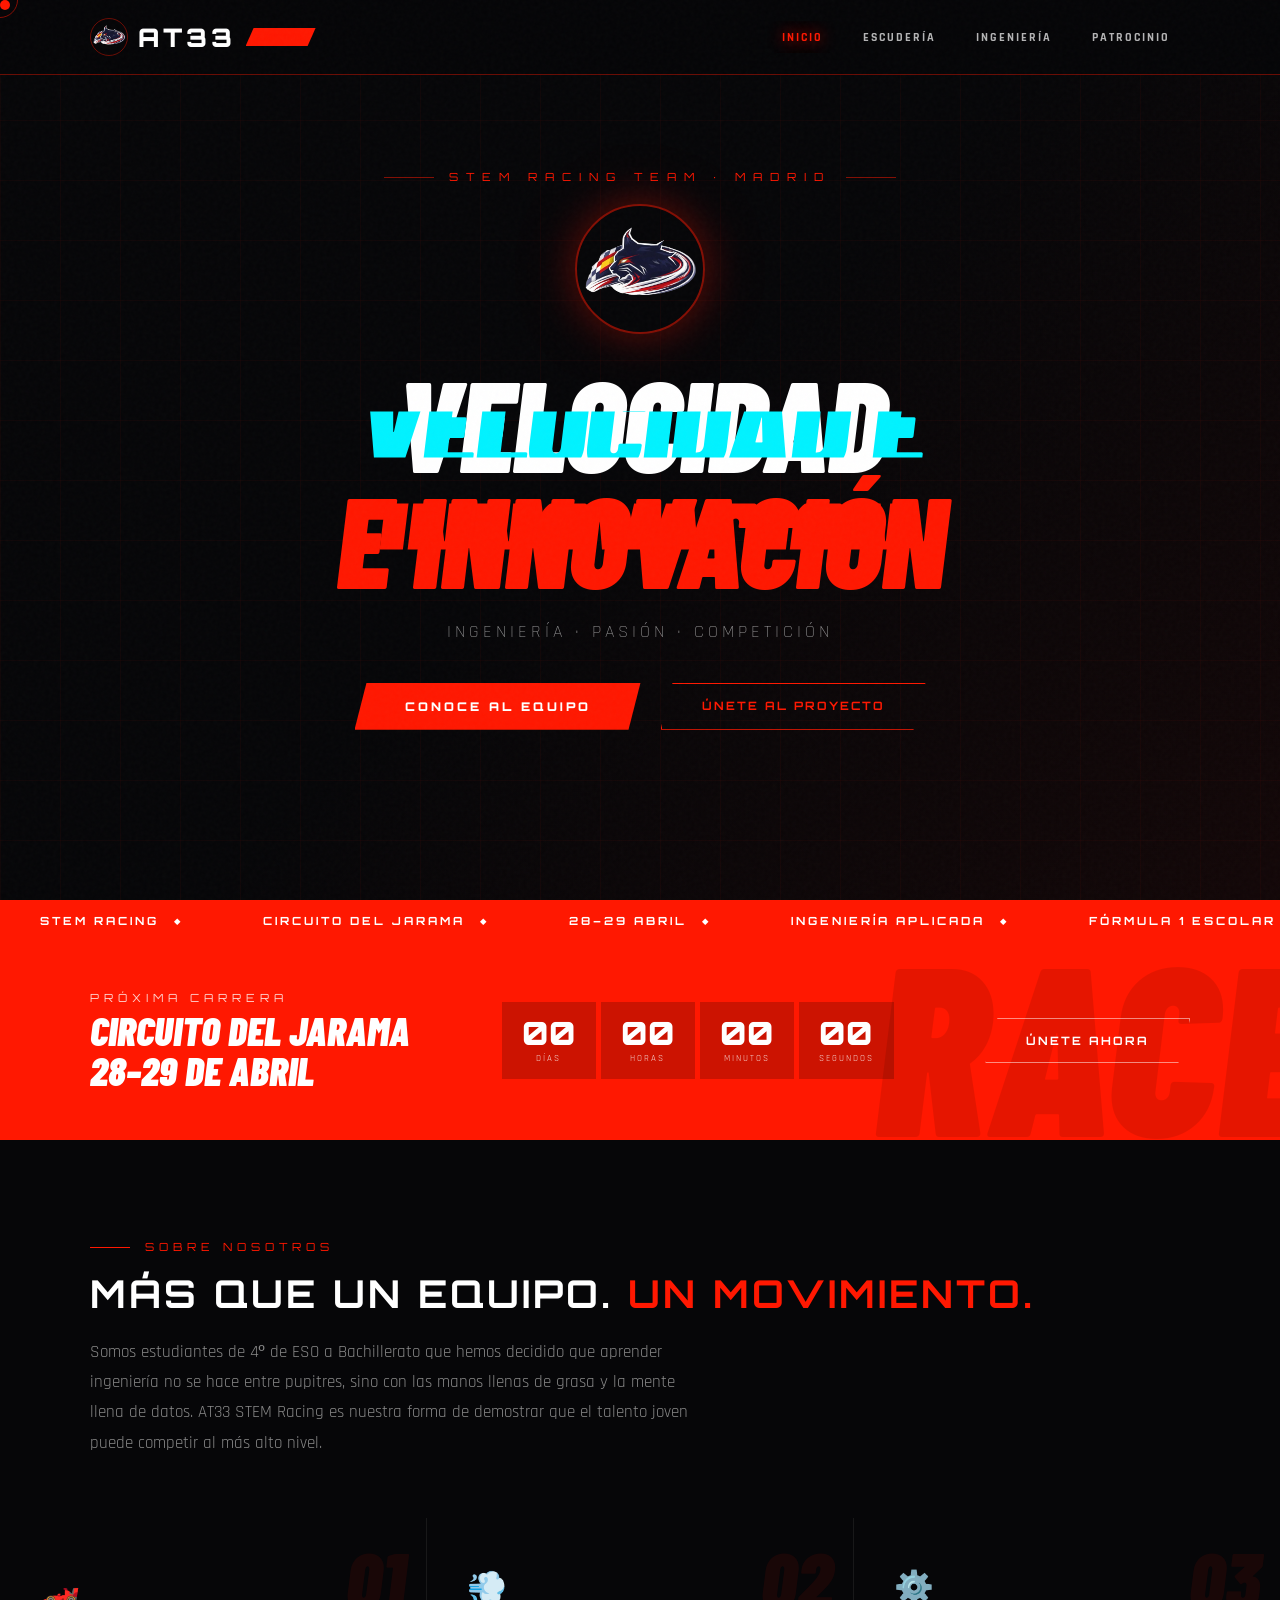
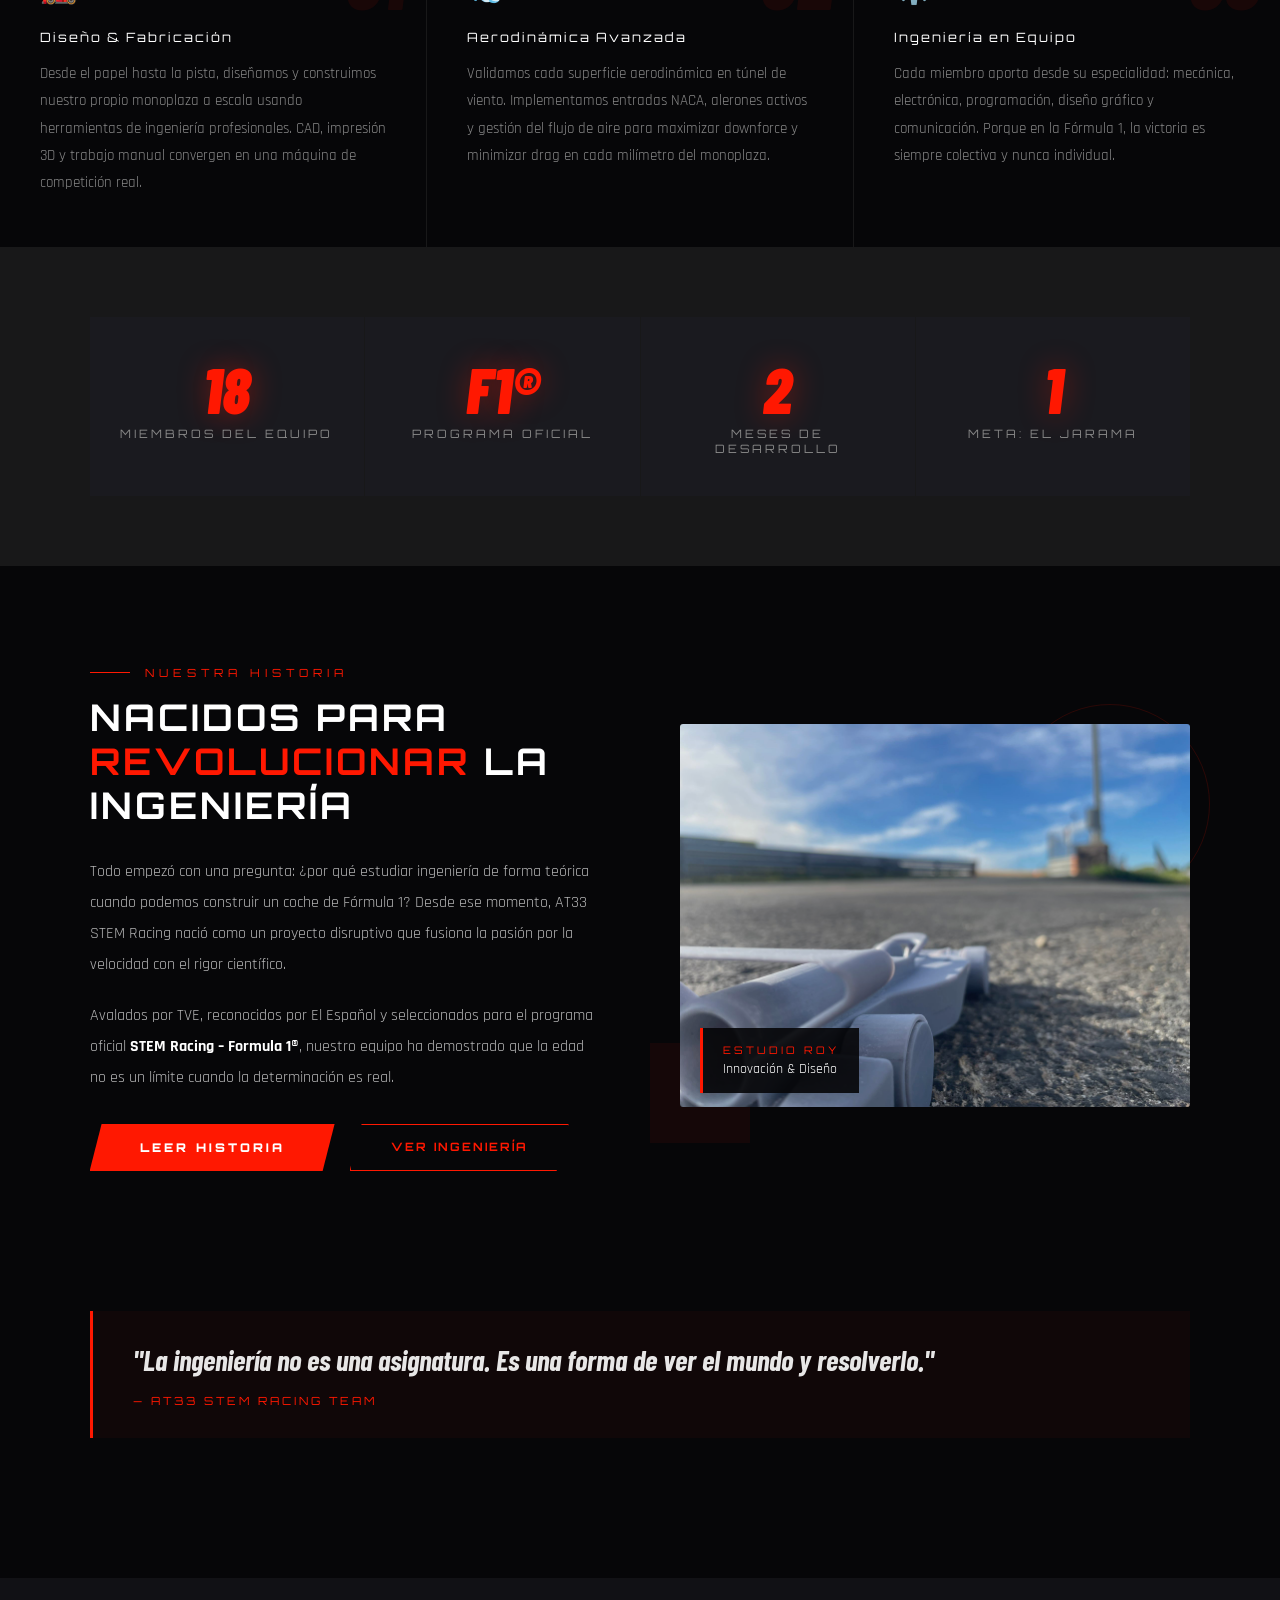
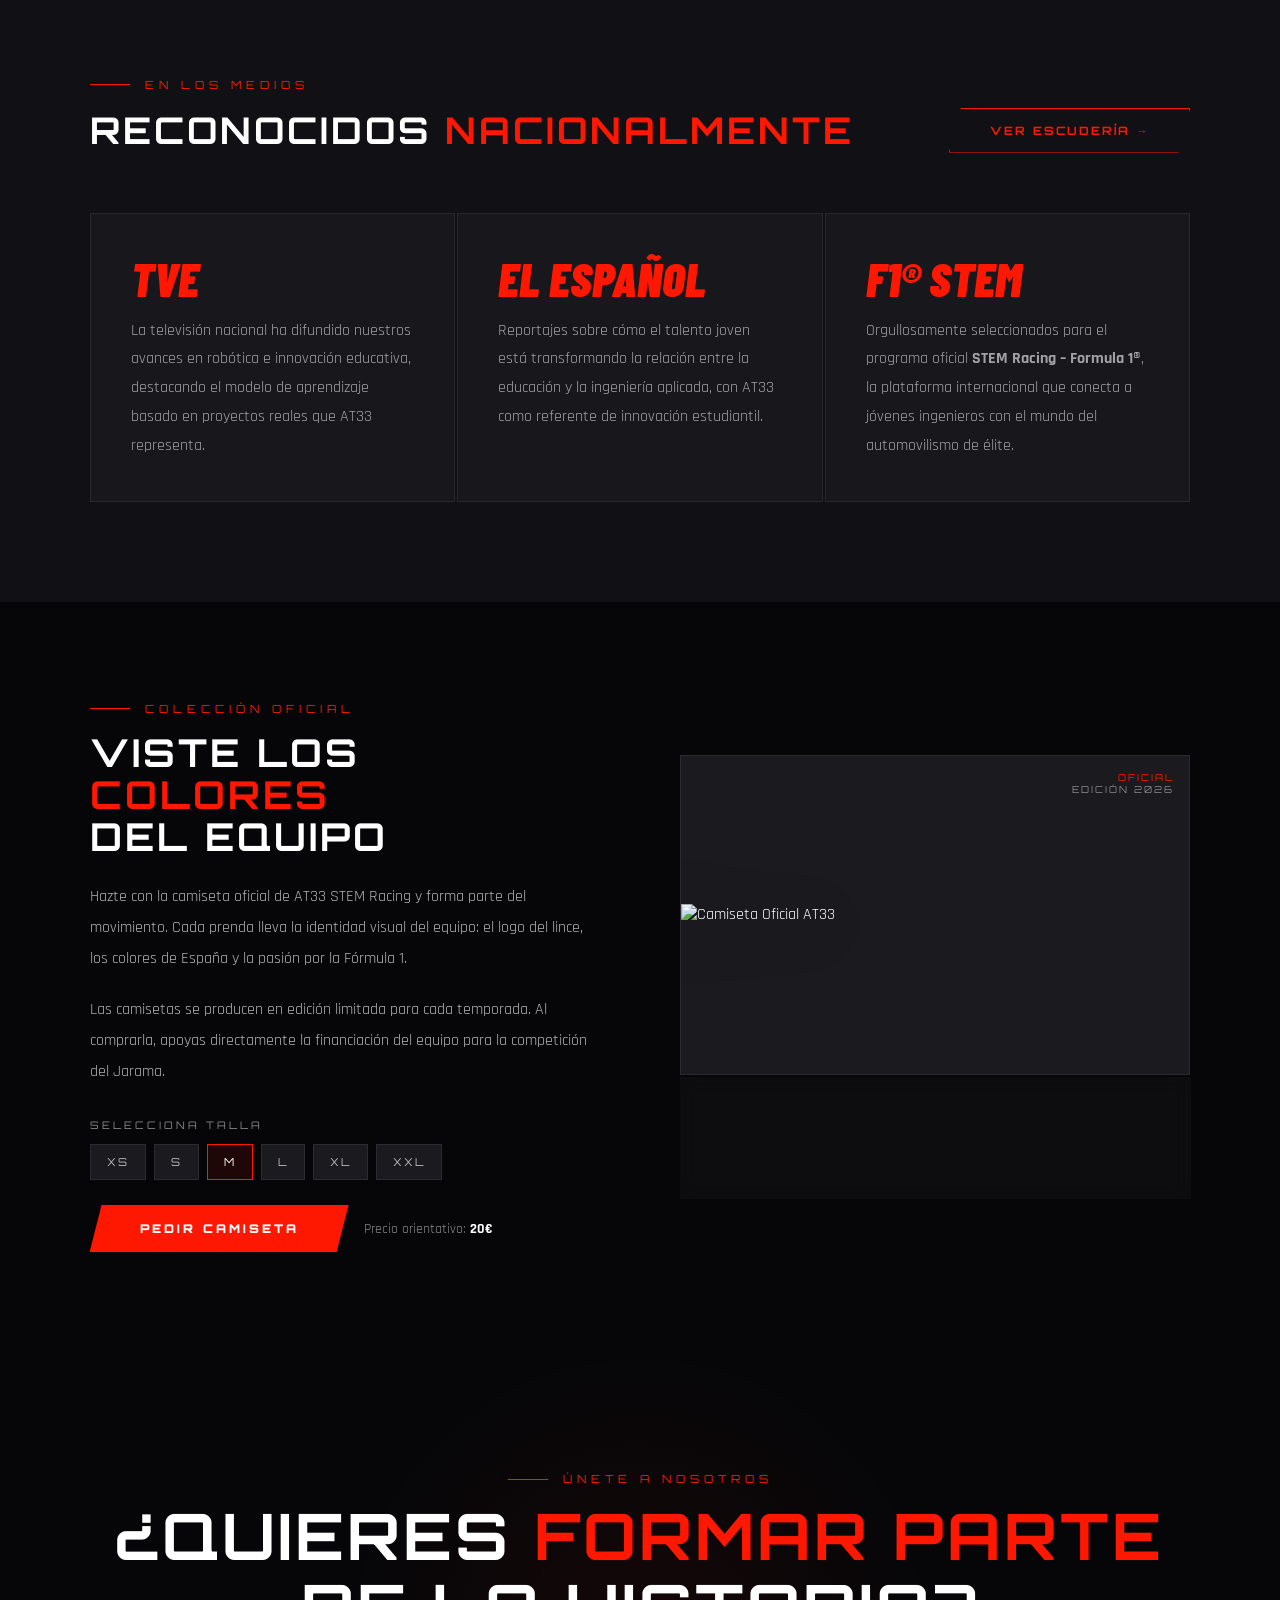
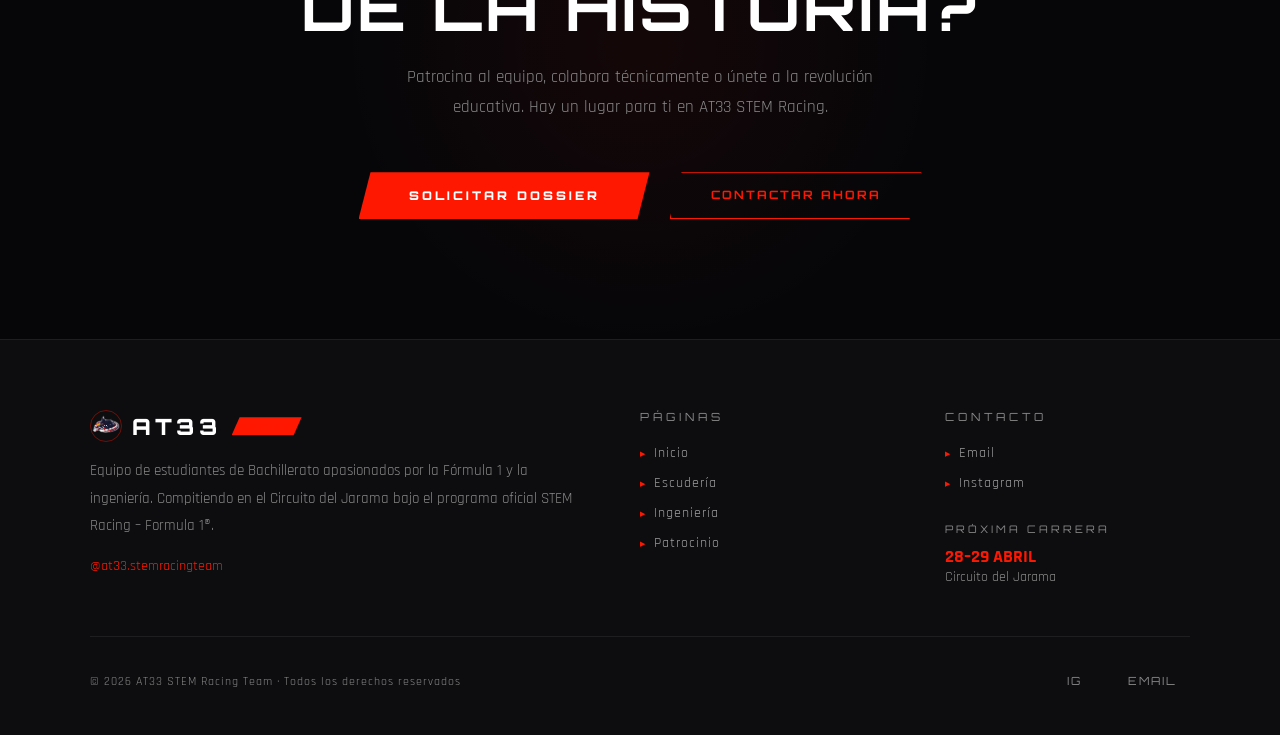
==== index.html @ 76c54624 "Versión 2 Con Todos los Requisitos" ====
<!doctype html>
<html lang="es">
  <head>
    <meta charset="UTF-8" />
    <meta name="viewport" content="width=device-width, initial-scale=1.0" />
    <title>AT33 STEM RACING | Velocidad e Innovación</title>
    <link rel="stylesheet" href="css/style.css" />
    <link
      href="https://fonts.googleapis.com/css2?family=Orbitron:wght@400;500;700;900&family=Rajdhani:wght@300;400;600;700&family=Barlow+Condensed:ital,wght@0,300;0,700;0,900;1,900&display=swap"
      rel="stylesheet"
    />
  </head>
  <body>
    <!-- CURSOR -->
    <div class="cursor" id="cursor"></div>
    <div class="cursor-ring" id="cursorRing"></div>

    <!-- NAV -->
    <nav id="navbar">
      <a href="index.html" class="logo">
        <img
          src="img/Logo.png"
          alt="AT33 Logo"
          style="
            height: 38px;
            width: 38px;
            object-fit: cover;
            border-radius: 50%;
            border: 1px solid rgba(255, 24, 1, 0.4);
          "
        />
        AT33
        <span class="logo-badge">RACING</span>
      </a>
      <ul class="nav-links">
        <li>
          <a href="index.html" class="active" data-text="INICIO">INICIO</a>
        </li>
        <li><a href="escuderia.html" data-text="ESCUDERÍA">ESCUDERÍA</a></li>
        <li><a href="ingenieria.html" data-text="INGENIERÍA">INGENIERÍA</a></li>
        <li><a href="patrocinio.html" data-text="PATROCINIO">PATROCINIO</a></li>
      </ul>
    </nav>

    <!-- HERO -->
    <header class="hero">
      <video class="hero-video" autoplay muted loop playsinline>
        <source src="video/Video 12.mp4" type="video/mp4" />
      </video>
      <div class="hero-overlay"></div>
      <div class="hero-grid-overlay"></div>

      <div class="hero-content">
        <p class="hero-eyebrow">STEM RACING TEAM · MADRID</p>
        <div
          style="
            margin-bottom: 25px;
            opacity: 0;
            animation: fadeIn 1s 0.4s forwards;
          "
        >
          <img
            src="img/Logo.png"
            alt="AT33 STEM Racing Logo"
            style="
              height: 130px;
              width: 130px;
              object-fit: cover;
              border-radius: 50%;
              border: 2px solid rgba(255, 24, 1, 0.5);
              box-shadow:
                0 0 40px rgba(255, 24, 1, 0.3),
                0 0 80px rgba(255, 24, 1, 0.1);
              animation: floatY 5s ease-in-out infinite;
            "
          />
        </div>
        <h1 class="hero-title glitch" data-text="VELOCIDAD E INNOVACIÓN">
          <span class="line-white">VELOCIDAD</span>
          <span class="line-red">E INNOVACIÓN</span>
        </h1>
        <p class="hero-subtitle">INGENIERÍA · PASIÓN · COMPETICIÓN</p>
        <div class="hero-cta">
          <a href="escuderia.html" class="btn-racing">CONOCE AL EQUIPO</a>
          <a href="patrocinio.html" class="btn-outline">ÚNETE AL PROYECTO</a>
        </div>
      </div>
    </header>

    <!-- TICKER -->
    <div class="ticker-wrap">
      <div class="ticker-inner">
        <span class="ticker-item">STEM RACING</span>
        <span class="ticker-item">CIRCUITO DEL JARAMA</span>
        <span class="ticker-item">28–29 ABRIL</span>
        <span class="ticker-item">INGENIERÍA APLICADA</span>
        <span class="ticker-item">FÓRMULA 1 ESCOLAR</span>
        <span class="ticker-item">AT33 STEM RACING</span>
        <span class="ticker-item">INNOVACIÓN AERODINÁMICA</span>
        <span class="ticker-item">MADRID, ESPAÑA</span>
        <!-- duplicado para el loop -->
        <span class="ticker-item">STEM RACING</span>
        <span class="ticker-item">CIRCUITO DEL JARAMA</span>
        <span class="ticker-item">28–29 ABRIL</span>
        <span class="ticker-item">INGENIERÍA APLICADA</span>
        <span class="ticker-item">FÓRMULA 1 ESCOLAR</span>
        <span class="ticker-item">AT33 STEM RACING</span>
        <span class="ticker-item">INNOVACIÓN AERODINÁMICA</span>
        <span class="ticker-item">MADRID, ESPAÑA</span>
      </div>
    </div>

    <!-- COUNTDOWN -->
    <div class="countdown-section">
      <div>
        <p class="countdown-label">PRÓXIMA CARRERA</p>
        <p class="countdown-title">CIRCUITO DEL JARAMA<br />28–29 DE ABRIL</p>
      </div>
      <div class="countdown-timer">
        <div class="timer-unit">
          <div class="timer-val" id="days">--</div>
          <div class="timer-lbl">DÍAS</div>
        </div>
        <div class="timer-unit">
          <div class="timer-val" id="hours">--</div>
          <div class="timer-lbl">HORAS</div>
        </div>
        <div class="timer-unit">
          <div class="timer-val" id="mins">--</div>
          <div class="timer-lbl">MINUTOS</div>
        </div>
        <div class="timer-unit">
          <div class="timer-val" id="secs">--</div>
          <div class="timer-lbl">SEGUNDOS</div>
        </div>
      </div>
      <div class="countdown-cta">
        <a
          href="patrocinio.html"
          class="btn-outline"
          style="border-color: rgba(255, 255, 255, 0.5); color: #fff"
          >ÚNETE AHORA</a
        >
      </div>
    </div>

    <!-- FEATURES -->
    <section style="padding: 100px 0 0">
      <div style="padding: 0 7%; margin-bottom: 60px">
        <p class="section-label reveal">SOBRE NOSOTROS</p>
        <h2 class="reveal" style="font-size: clamp(1.6rem, 3vw, 2.5rem)">
          MÁS QUE UN EQUIPO.
          <span style="color: var(--primary)">UN MOVIMIENTO.</span>
        </h2>
        <p
          class="reveal"
          style="
            color: var(--text-muted);
            max-width: 600px;
            margin-top: 20px;
            line-height: 1.8;
            font-size: 1.05rem;
          "
        >
          Somos estudiantes de 4º de ESO a Bachillerato que hemos decidido que
          aprender ingeniería no se hace entre pupitres, sino con las manos
          llenas de grasa y la mente llena de datos. AT33 STEM Racing es nuestra
          forma de demostrar que el talento joven puede competir al más alto
          nivel.
        </p>
      </div>
      <div class="features-grid">
        <div class="feature-item reveal delay-1">
          <span class="feature-number">01</span>
          <div class="feature-icon">🏎️</div>
          <p class="feature-title">Diseño & Fabricación</p>
          <p class="feature-desc">
            Desde el papel hasta la pista, diseñamos y construimos nuestro
            propio monoplaza a escala usando herramientas de ingeniería
            profesionales. CAD, impresión 3D y trabajo manual convergen en una
            máquina de competición real.
          </p>
        </div>
        <div class="feature-item reveal delay-2">
          <span class="feature-number">02</span>
          <div class="feature-icon">💨</div>
          <p class="feature-title">Aerodinámica Avanzada</p>
          <p class="feature-desc">
            Validamos cada superficie aerodinámica en túnel de viento.
            Implementamos entradas NACA, alerones activos y gestión del flujo de
            aire para maximizar downforce y minimizar drag en cada milímetro del
            monoplaza.
          </p>
        </div>
        <div class="feature-item reveal delay-3">
          <span class="feature-number">03</span>
          <div class="feature-icon">⚙️</div>
          <p class="feature-title">Ingeniería en Equipo</p>
          <p class="feature-desc">
            Cada miembro aporta desde su especialidad: mecánica, electrónica,
            programación, diseño gráfico y comunicación. Porque en la Fórmula 1,
            la victoria es siempre colectiva y nunca individual.
          </p>
        </div>
      </div>
    </section>

    <!-- NUMBERS -->
    <div class="numbers-band">
      <div class="number-item reveal">
        <div class="stat-number counter" data-target="20">0</div>
        <div class="stat-label">MIEMBROS DEL EQUIPO</div>
      </div>
      <div class="number-item reveal delay-2">
        <div class="stat-number">F1®</div>
        <div class="stat-label">PROGRAMA OFICIAL</div>
      </div>
      <div class="number-item reveal delay-3">
        <div class="stat-number counter" data-target="3">0</div>
        <div class="stat-label">MESES DE DESARROLLO</div>
      </div>
      <div class="number-item reveal delay-4">
        <div class="stat-number">1</div>
        <div class="stat-label">META: EL JARAMA</div>
      </div>
    </div>

    <!-- ABOUT EXPANDED -->
    <section
      style="
        padding: 100px 7%;
        display: grid;
        grid-template-columns: 1fr 1fr;
        gap: 80px;
        align-items: center;
      "
    >
      <div>
        <div class="reveal-left">
          <p class="section-label">NUESTRA HISTORIA</p>
          <h2
            style="
              font-size: clamp(1.6rem, 3vw, 2.3rem);
              line-height: 1.2;
              margin-bottom: 30px;
            "
          >
            NACIDOS PARA
            <span style="color: var(--primary)">REVOLUCIONAR</span> LA
            INGENIERÍA
          </h2>
          <p
            style="
              color: rgba(255, 255, 255, 0.7);
              line-height: 1.9;
              margin-bottom: 20px;
              font-size: 1.02rem;
            "
          >
            Todo empezó con una pregunta: ¿por qué estudiar ingeniería de forma
            teórica cuando podemos construir un coche de Fórmula 1? Desde ese
            momento, AT33 STEM Racing nació como un proyecto disruptivo que
            fusiona la pasión por la velocidad con el rigor científico.
          </p>
          <p
            style="
              color: rgba(255, 255, 255, 0.7);
              line-height: 1.9;
              margin-bottom: 30px;
              font-size: 1.02rem;
            "
          >
            Avalados por TVE, reconocidos por El Español y seleccionados para el
            programa oficial
            <strong style="color: #fff">STEM Racing – Formula 1®</strong>,
            nuestro equipo ha demostrado que la edad no es un límite cuando la
            determinación es real.
          </p>
          <div style="display: flex; gap: 15px; flex-wrap: wrap">
            <a href="escuderia.html" class="btn-racing">LEER HISTORIA</a>
            <a href="ingenieria.html" class="btn-outline">VER INGENIERÍA</a>
          </div>
        </div>
      </div>
      <div class="reveal-right" style="position: relative">
        <div
          style="
            position: absolute;
            top: -20px;
            right: -20px;
            width: 200px;
            height: 200px;
            border: 1px solid rgba(255, 24, 1, 0.15);
            border-radius: 50%;
            pointer-events: none;
            animation: floatY 6s ease-in-out infinite;
          "
        ></div>
        <div
          style="
            position: absolute;
            bottom: -30px;
            left: -30px;
            width: 100px;
            height: 100px;
            background: rgba(255, 24, 1, 0.06);
            pointer-events: none;
          "
        ></div>
        <img
          src="img/Image 2.jpeg"
          alt="AT33 Racing Team"
          style="
            width: 100%;
            border-radius: 3px;
            position: relative;
            z-index: 1;
            filter: brightness(0.9);
          "
        />
        <div
          style="
            position: absolute;
            bottom: 20px;
            left: 20px;
            z-index: 2;
            background: rgba(6, 6, 8, 0.9);
            padding: 15px 20px;
            border-left: 3px solid var(--primary);
          "
        >
          <p
            style="
              font-size: 0.65rem;
              letter-spacing: 3px;
              color: var(--primary);
              font-family: &quot;Orbitron&quot;, sans-serif;
            "
          >
            ESTUDIO ROY
          </p>
          <p style="font-size: 0.85rem; color: #fff; margin-top: 3px">
            Innovación & Diseño
          </p>
        </div>
      </div>
    </section>

    <!-- QUOTE -->
    <section style="padding: 0 7% 100px">
      <div class="quote-block reveal-scale">
        <p class="quote-text">
          "La ingeniería no es una asignatura. Es una forma de ver el mundo y
          resolverlo."
        </p>
        <p class="quote-author">— AT33 STEM RACING TEAM</p>
      </div>
    </section>

    <!-- PRESS PREVIEW -->
    <section style="padding: 100px 7%; background: var(--gray)">
      <div
        style="
          display: flex;
          justify-content: space-between;
          align-items: flex-end;
          margin-bottom: 60px;
          flex-wrap: wrap;
          gap: 20px;
        "
      >
        <div>
          <p class="section-label reveal">EN LOS MEDIOS</p>
          <h2 class="reveal" style="font-size: clamp(1.6rem, 3vw, 2.3rem)">
            RECONOCIDOS <span style="color: var(--primary)">NACIONALMENTE</span>
          </h2>
        </div>
        <a href="escuderia.html" class="btn-outline reveal">VER ESCUDERÍA →</a>
      </div>
      <div
        style="display: grid; grid-template-columns: repeat(3, 1fr); gap: 2px"
      >
        <div class="media-card reveal delay-1">
          <div class="media-name">TVE</div>
          <p class="media-desc">
            La televisión nacional ha difundido nuestros avances en robótica e
            innovación educativa, destacando el modelo de aprendizaje basado en
            proyectos reales que AT33 representa.
          </p>
        </div>
        <div class="media-card reveal delay-2">
          <div class="media-name">EL ESPAÑOL</div>
          <p class="media-desc">
            Reportajes sobre cómo el talento joven está transformando la
            relación entre la educación y la ingeniería aplicada, con AT33 como
            referente de innovación estudiantil.
          </p>
        </div>
        <div class="media-card reveal delay-3">
          <div class="media-name">F1® STEM</div>
          <p class="media-desc">
            Orgullosamente seleccionados para el programa oficial
            <strong>STEM Racing – Formula 1®</strong>, la plataforma
            internacional que conecta a jóvenes ingenieros con el mundo del
            automovilismo de élite.
          </p>
        </div>
      </div>
    </section>

    <!-- CAMISETAS / MERCH -->
    <section
      id="merch-section"
      style="padding: 100px 7%; background: var(--dark)"
    >
      <div
        style="
          display: grid;
          grid-template-columns: 1fr 1fr;
          gap: 80px;
          align-items: center;
        "
      >
        <div>
          <p class="section-label reveal">COLECCIÓN OFICIAL</p>
          <h2
            class="reveal"
            style="
              font-size: clamp(1.8rem, 3vw, 2.8rem);
              line-height: 1.1;
              margin-bottom: 25px;
            "
          >
            VISTE LOS <span style="color: var(--primary)">COLORES</span
            ><br />DEL EQUIPO
          </h2>
          <p
            class="reveal"
            style="
              color: rgba(255, 255, 255, 0.7);
              line-height: 1.9;
              margin-bottom: 20px;
              font-size: 1.02rem;
            "
          >
            Hazte con la camiseta oficial de AT33 STEM Racing y forma parte del
            movimiento. Cada prenda lleva la identidad visual del equipo: el
            logo del lince, los colores de España y la pasión por la Fórmula 1.
          </p>
          <p
            class="reveal"
            style="
              color: rgba(255, 255, 255, 0.7);
              line-height: 1.9;
              margin-bottom: 30px;
              font-size: 1.02rem;
            "
          >
            Las camisetas se producen en edición limitada para cada temporada.
            Al comprarla, apoyas directamente la financiación del equipo para la
            competición del Jarama.
          </p>

          <!-- Selector de talla -->
          <div class="reveal" style="margin-bottom: 25px">
            <p
              style="
                font-family: &quot;Orbitron&quot;, sans-serif;
                font-size: 0.65rem;
                letter-spacing: 3px;
                color: var(--text-muted);
                margin-bottom: 12px;
              "
            >
              SELECCIONA TALLA
            </p>
            <div
              style="display: flex; gap: 8px; flex-wrap: wrap"
              id="size-selector"
            >
              <button onclick="selectSize(this, 'XS')" class="size-btn">
                XS
              </button>
              <button onclick="selectSize(this, 'S')" class="size-btn">
                S
              </button>
              <button
                onclick="selectSize(this, 'M')"
                class="size-btn size-btn-active"
              >
                M
              </button>
              <button onclick="selectSize(this, 'L')" class="size-btn">
                L
              </button>
              <button onclick="selectSize(this, 'XL')" class="size-btn">
                XL
              </button>
              <button onclick="selectSize(this, 'XXL')" class="size-btn">
                XXL
              </button>
            </div>
          </div>

          <!-- Resumen pedido -->
          <div
            class="reveal"
            id="order-summary"
            style="
              background: rgba(255, 24, 1, 0.05);
              border: 1px solid rgba(255, 24, 1, 0.2);
              padding: 18px 22px;
              margin-bottom: 25px;
              display: none;
            "
          >
            <p
              style="
                font-family: &quot;Orbitron&quot;, sans-serif;
                font-size: 0.62rem;
                letter-spacing: 3px;
                color: var(--primary);
                margin-bottom: 8px;
              "
            >
              RESUMEN DEL PEDIDO
            </p>
            <p
              id="order-text"
              style="
                color: rgba(255, 255, 255, 0.85);
                font-size: 0.95rem;
                line-height: 1.7;
              "
            ></p>
          </div>

          <div
            class="reveal"
            style="
              display: flex;
              gap: 15px;
              flex-wrap: wrap;
              align-items: center;
            "
          >
            <a
              id="merch-cta"
              href="mailto:at33stemracingteamoficial@gmail.com?subject=Camiseta%20AT33%20%E2%80%94%20Talla%20M%20%2F%20Negra&body=Hola%2C%20me%20gustar%C3%ADa%20pedir%20una%20camiseta%20AT33.%0A%0ATalla%3A%20M%0AColor%3A%20Negra%0A%0AGracias."
              class="btn-racing"
              >PEDIR CAMISETA</a
            >
            <p style="color: var(--text-muted); font-size: 0.85rem">
              Precio orientativo: <strong style="color: #fff">20€</strong>
            </p>
          </div>
        </div>
        <div class="reveal-right">
          <div
            style="
              position: relative;
              background: var(--gray2);
              border: 1px solid var(--border);
              padding: 0; /* Quitamos el padding para que la imagen luzca mejor */
              display: flex;
              align-items: center;
              justify-content: center;
              min-height: 320px;
              overflow: hidden;
            "
          >
            <div
              style="
                position: absolute;
                top: 15px;
                right: 15px;
                z-index: 2;
                text-align: right;
              "
            >
              <p
                style="
                  font-family: &quot;Orbitron&quot;, sans-serif;
                  font-size: 0.6rem;
                  letter-spacing: 2px;
                  color: var(--primary);
                "
              >
                OFICIAL
              </p>
              <p
                style="
                  font-family: &quot;Orbitron&quot;, sans-serif;
                  font-size: 0.6rem;
                  letter-spacing: 2px;
                  color: var(--text-muted);
                "
              >
                EDICIÓN 2026
              </p>
            </div>

            <img
              src="img/camiseta.jpeg"
              alt="Camiseta Oficial AT33"
              style="
                width: 100%;
                height: auto;
                display: block;
                filter: drop-shadow(0 10px 30px rgba(0, 0, 0, 0.4));
              "
            />
          </div>

          <div
            class="glass-card"
            style="padding: 20px 25px; border-radius: 0; margin-top: 3px"
          >
            <p
              style="
                font-size: 0.65rem;
                letter-spacing: 4px;
                font-family: &quot;Orbitron&quot;, sans-serif;
                color: var(--text-muted);
                margin-bottom: 10px;
              "
            >
              INCLUYE
            </p>
            <p style="color: #fff; font-size: 0.95rem; line-height: 1.8">
              Logo oficial AT33 · Número
              <strong style="color: var(--primary)">#33</strong> · Bandera
              España · Bordado STEM Racing F1®
            </p>
          </div>
        </div>
      </div>
    </section>

    <!-- CTA FINAL -->
    <section
      style="
        padding: 120px 7%;
        text-align: center;
        position: relative;
        overflow: hidden;
      "
    >
      <div
        style="
          position: absolute;
          top: 50%;
          left: 50%;
          transform: translate(-50%, -50%);
          width: 600px;
          height: 600px;
          border-radius: 50%;
          background: radial-gradient(
            circle,
            rgba(255, 24, 1, 0.06) 0%,
            transparent 70%
          );
          pointer-events: none;
        "
      ></div>
      <p class="section-label reveal" style="justify-content: center">
        ÚNETE A NOSOTROS
      </p>
      <h2
        class="reveal"
        style="
          font-size: clamp(2rem, 5vw, 4rem);
          line-height: 1.1;
          margin-bottom: 20px;
        "
      >
        ¿QUIERES <span style="color: var(--primary)">FORMAR PARTE</span><br />DE
        LA HISTORIA?
      </h2>
      <p
        class="reveal"
        style="
          color: var(--text-muted);
          max-width: 500px;
          margin: 0 auto 50px;
          line-height: 1.8;
          font-size: 1.05rem;
        "
      >
        Patrocina al equipo, colabora técnicamente o únete a la revolución
        educativa. Hay un lugar para ti en AT33 STEM Racing.
      </p>
      <div
        class="reveal"
        style="
          display: flex;
          gap: 20px;
          justify-content: center;
          flex-wrap: wrap;
        "
      >
        <a href="patrocinio.html" class="btn-racing">SOLICITAR DOSSIER</a>
        <a href="mailto:at33stemracingteamoficial@gmail.com" class="btn-outline"
          >CONTACTAR AHORA</a
        >
      </div>
    </section>

    <!-- FOOTER -->
    <footer>
      <div class="footer-grid">
        <div class="footer-about">
          <a href="index.html" class="logo" style="font-size: 1.4rem">
            <img
              src="img/Logo.png"
              alt="AT33 Logo"
              style="
                height: 32px;
                width: 32px;
                object-fit: cover;
                border-radius: 50%;
                border: 1px solid rgba(255, 24, 1, 0.4);
              "
            />
            AT33<span class="logo-badge">RACING</span>
          </a>
          <p>
            Equipo de estudiantes de Bachillerato apasionados por la Fórmula 1 y
            la ingeniería. Compitiendo en el Circuito del Jarama bajo el
            programa oficial STEM Racing – Formula 1®.
          </p>
          <p
            style="color: var(--primary); margin-top: 15px; font-size: 0.85rem"
          >
            @at33.stemracingteam
          </p>
        </div>
        <div>
          <p class="footer-title">PÁGINAS</p>
          <ul class="footer-links">
            <li><a href="index.html">Inicio</a></li>
            <li><a href="escuderia.html">Escudería</a></li>
            <li><a href="ingenieria.html">Ingeniería</a></li>
            <li><a href="patrocinio.html">Patrocinio</a></li>
          </ul>
        </div>
        <div>
          <p class="footer-title">CONTACTO</p>
          <ul class="footer-links">
            <li>
              <a href="mailto:at33stemracingteamoficial@gmail.com">Email</a>
            </li>
            <li><a href="#">Instagram</a></li>
          </ul>
          <div style="margin-top: 30px">
            <p
              style="
                font-size: 0.65rem;
                letter-spacing: 3px;
                color: var(--text-muted);
                font-family: &quot;Orbitron&quot;, sans-serif;
                margin-bottom: 10px;
              "
            >
              PRÓXIMA CARRERA
            </p>
            <p
              style="color: var(--primary); font-weight: 700; font-size: 1.1rem"
            >
              28–29 ABRIL
            </p>
            <p style="font-size: 0.85rem; color: var(--text-muted)">
              Circuito del Jarama
            </p>
          </div>
        </div>
      </div>
      <div class="footer-bottom">
        <p class="footer-copy">
          © 2026 AT33 STEM Racing Team · Todos los derechos reservados
        </p>
        <div class="footer-social">
          <a href="#" class="social-link">IG</a>
          <a
            href="mailto:at33stemracingteamoficial@gmail.com"
            class="social-link"
            >EMAIL</a
          >
        </div>
      </div>
    </footer>

    <script>
      // ─── MERCH: SELECTOR DE TALLA ─────────────────────
      let selectedSize = "M";
      let selectedColor = "negro";
      let selectedColorLabel = "Negra";

      function selectSize(btn, size) {
        document
          .querySelectorAll(".size-btn")
          .forEach((b) => b.classList.remove("size-btn-active"));
        btn.classList.add("size-btn-active");
        selectedSize = size;
        updateMerchCTA();
        showOrderSummary();
      }

      function selectColor(color, hex, btn) {
        document
          .querySelectorAll(".color-swatch")
          .forEach((b) => b.classList.remove("color-swatch-active"));
        btn.classList.add("color-swatch-active");
        selectedColor = color;

        const labels = { negro: "Negra", azul: "Azul marino", roja: "Roja" };
        selectedColorLabel = labels[color] || color;
        document.getElementById("shirt-color-label").textContent =
          selectedColorLabel.toUpperCase();

        // Cambiar color del SVG
        const fills = ["shirt-fill-1", "shirt-fill-2", "shirt-fill-3"];
        const colorMap = { negro: "#0a0a0a", azul: "#1a2040", roja: "#cc1200" };
        fills.forEach((id) => {
          const el = document.getElementById(id);
          if (el) el.setAttribute("fill", colorMap[color]);
        });
        const neck = document.getElementById("shirt-fill-4");
        const neckMap = { negro: "#111", azul: "#151a30", roja: "#aa0e00" };
        if (neck) neck.setAttribute("fill", neckMap[color]);

        updateMerchCTA();
        showOrderSummary();
      }

      function showOrderSummary() {
        const summary = document.getElementById("order-summary");
        const text = document.getElementById("order-text");
        summary.style.display = "block";
        text.textContent = `1× Camiseta AT33 STEM Racing · ${selectedColorLabel} · Talla ${selectedSize} · Edición 2026`;
      }

      function updateMerchCTA() {
        const cta = document.getElementById("merch-cta");
        const subject = encodeURIComponent(
          `Camiseta AT33 — Talla ${selectedSize}`,
        );
        const body = encodeURIComponent(
          `Hola, me gustaría pedir una camiseta AT33.\n\nTalla: ${selectedSize}\n\nGracias.`,
        );
        cta.href = `mailto:at33stemracingteamoficial@gmail.com?subject=${subject}&body=${body}`;
      }

      function showOrderSummary() {
        const summary = document.getElementById("order-summary");
        const text = document.getElementById("order-text");
        summary.style.display = "block";
        text.textContent = `1× Camiseta AT33 STEM Racing · Talla ${selectedSize} · Edición 2026`;
      }

      // ─── DONACIONES: SELECTOR INTERACTIVO ───────────────
      const donationPerks = {
        5: {
          label: "COLABORADOR — 5€",
          desc: "Mención en redes sociales del equipo + Certificado digital de colaborador.",
        },
        15: {
          label: "POPULAR ⭐ — 15€",
          desc: "Mención en redes sociales + Certificado digital + Tu nombre en la lista de colaboradores del Jarama.",
        },
        50: {
          label: "PADRINO — 50€",
          desc: "Todo lo anterior + Logo/nombre en el monoplaza digital + Reconocimiento especial en la ceremonia del Jarama.",
        },
      };
      let selectedAmount = 15;
      let selectedTier = "POPULAR";

      function selectDonation(btn, amount, tier) {
        document
          .querySelectorAll(".donation-btn")
          .forEach((b) => b.classList.remove("donation-btn-active"));
        btn.classList.add("donation-btn-active");
        document.getElementById("custom-amount").value = "";
        setDonation(amount, tier);
      }

      function onCustomAmount(input) {
        document
          .querySelectorAll(".donation-btn")
          .forEach((b) => b.classList.remove("donation-btn-active"));
      }

      function applyCustomAmount() {
        const val = parseInt(document.getElementById("custom-amount").value);
        if (!val || val < 1) return;
        let tier = val >= 50 ? "PADRINO" : val >= 15 ? "COLABORADOR" : "APOYO";
        setDonation(val, tier);
      }

      function setDonation(amount, tier) {
        selectedAmount = amount;
        selectedTier = tier;

        const perk = donationPerks[amount] || {
          label: `DONACIÓN — ${amount}€`,
          desc: "Mención en redes sociales + Certificado digital de colaborador.",
        };
        document.getElementById("perk-title").textContent = perk.label;
        document.getElementById("perk-desc").textContent = perk.desc;

        const ctaBtn = document.getElementById("donation-cta");
        const subject = encodeURIComponent(
          `Donación AT33 — ${amount}€ (${tier})`,
        );
        const body = encodeURIComponent(
          `Hola, me gustaría hacer una donación de ${amount}€ al equipo AT33 STEM Racing.\n\nGracias.`,
        );
        ctaBtn.href = `mailto:at33stemracingteamoficial@gmail.com?subject=${subject}&body=${body}`;
        ctaBtn.textContent = `DONAR ${amount}€ AL EQUIPO`;
      }
    </script>
    <script src="js/main.js"></script>
  </body>
</html>
---- css/style.css ----
@import url("https://fonts.googleapis.com/css2?family=Orbitron:wght@400;500;700;900&family=Rajdhani:wght@300;400;600;700&family=Barlow+Condensed:ital,wght@0,300;0,700;0,900;1,900&display=swap");

:root {
  --primary: #ff1801;
  --primary-dim: rgba(255, 24, 1, 0.15);
  --dark: #060608;
  --dark2: #0d0d10;
  --accent: #00f2ff;
  --accent-dim: rgba(0, 242, 255, 0.1);
  --gray: #111115;
  --gray2: #1a1a1f;
  --glass: rgba(255, 255, 255, 0.03);
  --border: rgba(255, 255, 255, 0.07);
  --gold: #ffd700;
  --text-muted: #888;
}

*,
*::before,
*::after {
  margin: 0;
  padding: 0;
  box-sizing: border-box;
}

html {
  scroll-behavior: smooth;
}

body {
  background-color: var(--dark);
  color: #fff;
  font-family: "Rajdhani", sans-serif;
  overflow-x: hidden;
  cursor: none;
}

/* ═══════════════════════════════════════
   CUSTOM CURSOR
═══════════════════════════════════════ */
.cursor {
  width: 10px;
  height: 10px;
  background: var(--primary);
  border-radius: 50%;
  position: fixed;
  pointer-events: none;
  z-index: 99999;
  transition: transform 0.1s ease;
  mix-blend-mode: normal;
}
.cursor-ring {
  width: 36px;
  height: 36px;
  border: 1px solid rgba(255, 24, 1, 0.5);
  border-radius: 50%;
  position: fixed;
  pointer-events: none;
  z-index: 99998;
  transition: all 0.15s ease;
}
body:hover .cursor {
  transform: scale(1);
}
a:hover ~ .cursor,
button:hover ~ .cursor {
  transform: scale(2);
}

/* ═══════════════════════════════════════
   NOISE OVERLAY
═══════════════════════════════════════ */
body::before {
  content: "";
  position: fixed;
  inset: 0;
  background-image: url("data:image/svg+xml,%3Csvg viewBox='0 0 256 256' xmlns='http://www.w3.org/2000/svg'%3E%3Cfilter id='noise'%3E%3CfeTurbulence type='fractalNoise' baseFrequency='0.9' numOctaves='4' stitchTiles='stitch'/%3E%3C/filter%3E%3Crect width='100%25' height='100%25' filter='url(%23noise)' opacity='1'/%3E%3C/svg%3E");
  opacity: 0.025;
  pointer-events: none;
  z-index: 9999;
}

/* ═══════════════════════════════════════
   TYPOGRAPHY
═══════════════════════════════════════ */
h1,
h2,
h3,
h4 {
  font-family: "Orbitron", sans-serif;
  text-transform: uppercase;
  letter-spacing: 3px;
}

.display-title {
  font-family: "Barlow Condensed", sans-serif;
  font-weight: 900;
  font-style: italic;
  text-transform: uppercase;
  letter-spacing: -1px;
}

/* ═══════════════════════════════════════
   NAVBAR
═══════════════════════════════════════ */
nav {
  display: flex;
  justify-content: space-between;
  align-items: center;
  padding: 18px 7%;
  position: fixed;
  width: 100%;
  z-index: 1000;
  background: rgba(6, 6, 8, 0.92);
  backdrop-filter: blur(30px);
  border-bottom: 1px solid rgba(255, 24, 1, 0.4);
  transition: all 0.4s ease;
}
nav.scrolled {
  padding: 12px 7%;
  background: rgba(6, 6, 8, 0.98);
  border-bottom-color: var(--primary);
  box-shadow: 0 0 40px rgba(255, 24, 1, 0.15);
}

.logo {
  font-family: "Orbitron", sans-serif;
  font-size: 1.6rem;
  font-weight: 900;
  color: #fff;
  text-decoration: none;
  letter-spacing: 4px;
  display: flex;
  align-items: center;
  gap: 10px;
}
.logo-badge {
  background: var(--primary);
  color: white;
  font-size: 0.6rem;
  padding: 3px 8px;
  letter-spacing: 2px;
  clip-path: polygon(8px 0%, 100% 0%, calc(100% - 8px) 100%, 0% 100%);
}
.logo span {
  color: var(--primary);
}

.nav-links {
  display: flex;
  list-style: none;
  gap: 0;
}
.nav-links li {
  position: relative;
}
.nav-links a {
  color: rgba(255, 255, 255, 0.7);
  text-decoration: none;
  font-weight: 700;
  font-size: 0.78rem;
  transition: all 0.3s;
  letter-spacing: 2px;
  padding: 8px 20px;
  display: block;
  position: relative;
  overflow: hidden;
}
.nav-links a::before {
  content: attr(data-text);
  position: absolute;
  top: 100%;
  left: 0;
  right: 0;
  text-align: center;
  color: var(--primary);
  transition: all 0.25s ease;
  padding: 8px 20px;
}
.nav-links a:hover {
  color: transparent;
  transform: translateY(-30%);
}
.nav-links a:hover::before {
  top: 20%;
}
.nav-links a.active {
  color: var(--primary);
  text-shadow: 0 0 15px var(--primary);
}

/* ═══════════════════════════════════════
   BUTTONS
═══════════════════════════════════════ */
.btn-racing {
  background: var(--primary);
  color: #fff;
  padding: 16px 50px;
  text-decoration: none;
  font-weight: 900;
  display: inline-block;
  clip-path: polygon(12px 0, 100% 0, calc(100% - 12px) 100%, 0 100%);
  transition: all 0.4s;
  border: none;
  cursor: none;
  font-family: "Orbitron", sans-serif;
  font-size: 0.75rem;
  letter-spacing: 3px;
  position: relative;
  overflow: hidden;
}
.btn-racing::before {
  content: "";
  position: absolute;
  top: 0;
  left: -100%;
  width: 100%;
  height: 100%;
  background: linear-gradient(
    90deg,
    transparent,
    rgba(255, 255, 255, 0.2),
    transparent
  );
  transition: left 0.4s;
}
.btn-racing:hover::before {
  left: 100%;
}
.btn-racing:hover {
  background: #fff;
  color: var(--primary);
  transform: scale(1.04) translateY(-2px);
  box-shadow: 0 8px 30px rgba(255, 24, 1, 0.4);
}

.btn-outline {
  background: transparent;
  color: var(--primary);
  border: 1px solid var(--primary);
  padding: 14px 40px;
  text-decoration: none;
  font-weight: 700;
  display: inline-block;
  clip-path: polygon(12px 0, 100% 0, calc(100% - 12px) 100%, 0 100%);
  transition: all 0.3s;
  font-family: "Orbitron", sans-serif;
  font-size: 0.72rem;
  letter-spacing: 2px;
  cursor: none;
}
.btn-outline:hover {
  background: var(--primary);
  color: #fff;
  box-shadow: 0 0 25px rgba(255, 24, 1, 0.4);
}

/* ═══════════════════════════════════════
   GLASS CARDS
═══════════════════════════════════════ */
.glass-card {
  background: var(--glass);
  backdrop-filter: blur(10px);
  border: 1px solid var(--border);
  padding: 30px;
  border-radius: 4px;
  transition: all 0.4s;
  position: relative;
  overflow: hidden;
}
.glass-card::before {
  content: "";
  position: absolute;
  top: 0;
  left: 0;
  width: 3px;
  height: 0;
  background: var(--primary);
  transition: height 0.4s;
}
.glass-card:hover::before {
  height: 100%;
}
.glass-card:hover {
  border-color: rgba(255, 24, 1, 0.3);
  background: rgba(255, 255, 255, 0.04);
  transform: translateY(-4px);
  box-shadow:
    0 20px 60px rgba(0, 0, 0, 0.4),
    0 0 30px rgba(255, 24, 1, 0.08);
}

/* ═══════════════════════════════════════
   STAT COUNTERS
═══════════════════════════════════════ */
.stat-number {
  font-family: "Barlow Condensed", sans-serif;
  font-weight: 900;
  font-style: italic;
  font-size: 4rem;
  color: var(--primary);
  line-height: 1;
  text-shadow: 0 0 30px rgba(255, 24, 1, 0.4);
}
.stat-label {
  font-size: 0.72rem;
  letter-spacing: 3px;
  color: var(--text-muted);
  margin-top: 5px;
  font-family: "Orbitron", sans-serif;
}

/* ═══════════════════════════════════════
   RED LINE DECORATORS
═══════════════════════════════════════ */
.section-label {
  font-size: 0.7rem;
  letter-spacing: 5px;
  color: var(--primary);
  font-family: "Orbitron", sans-serif;
  display: flex;
  align-items: center;
  gap: 15px;
  margin-bottom: 15px;
}
.section-label::before {
  content: "";
  width: 40px;
  height: 1px;
  background: var(--primary);
}

/* ═══════════════════════════════════════
   ANIMATIONS
═══════════════════════════════════════ */
.reveal {
  opacity: 0;
  transform: translateY(40px);
  transition:
    opacity 0.8s ease,
    transform 0.8s ease;
}
.reveal.active {
  opacity: 1;
  transform: translateY(0);
}
.reveal-left {
  opacity: 0;
  transform: translateX(-60px);
  transition:
    opacity 0.9s ease,
    transform 0.9s ease;
}
.reveal-left.active {
  opacity: 1;
  transform: translateX(0);
}

.reveal-right {
  opacity: 0;
  transform: translateX(60px);
  transition:
    opacity 0.9s ease,
    transform 0.9s ease;
}
.reveal-right.active {
  opacity: 1;
  transform: translateX(0);
}

.reveal-scale {
  opacity: 0;
  transform: scale(0.9);
  transition:
    opacity 0.8s ease,
    transform 0.8s ease;
}
.reveal-scale.active {
  opacity: 1;
  transform: scale(1);
}

/* Stagger delays */
.delay-1 {
  transition-delay: 0.1s;
}
.delay-2 {
  transition-delay: 0.2s;
}
.delay-3 {
  transition-delay: 0.3s;
}
.delay-4 {
  transition-delay: 0.4s;
}
.delay-5 {
  transition-delay: 0.5s;
}
.delay-6 {
  transition-delay: 0.6s;
}

/* ═══════════════════════════════════════
   TICKER STRIP
═══════════════════════════════════════ */
.ticker-wrap {
  background: var(--primary);
  padding: 10px 0;
  overflow: hidden;
  white-space: nowrap;
}
.ticker-inner {
  display: inline-flex;
  animation: ticker 25s linear infinite;
  gap: 0;
}
.ticker-item {
  font-family: "Orbitron", sans-serif;
  font-size: 0.7rem;
  letter-spacing: 3px;
  font-weight: 700;
  padding: 0 40px;
  display: flex;
  align-items: center;
  gap: 15px;
}
.ticker-item::after {
  content: "◆";
  font-size: 0.5rem;
}
@keyframes ticker {
  0% {
    transform: translateX(0);
  }
  100% {
    transform: translateX(-50%);
  }
}

/* ═══════════════════════════════════════
   HERO SECTION
═══════════════════════════════════════ */
.hero {
  height: 100vh;
  position: relative;
  display: flex;
  align-items: center;
  justify-content: center;
  overflow: hidden;
}
.hero-video {
  position: absolute;
  width: 100%;
  height: 100%;
  object-fit: cover;
  z-index: 0;
  opacity: 0.35;
}
.hero-overlay {
  position: absolute;
  inset: 0;
  background: linear-gradient(
    135deg,
    rgba(6, 6, 8, 0.8) 0%,
    rgba(6, 6, 8, 0.3) 50%,
    rgba(255, 24, 1, 0.05) 100%
  );
  z-index: 1;
}
.hero-grid-overlay {
  position: absolute;
  inset: 0;
  background-image:
    linear-gradient(rgba(255, 24, 1, 0.04) 1px, transparent 1px),
    linear-gradient(90deg, rgba(255, 24, 1, 0.04) 1px, transparent 1px);
  background-size: 60px 60px;
  z-index: 1;
}
.hero-content {
  position: relative;
  z-index: 2;
  text-align: center;
  max-width: 1000px;
  padding: 0 5%;
}
.hero-eyebrow {
  font-size: 0.7rem;
  letter-spacing: 8px;
  color: var(--primary);
  font-family: "Orbitron", sans-serif;
  margin-bottom: 20px;
  opacity: 0;
  animation: fadeUp 0.8s 0.3s forwards;
  display: flex;
  align-items: center;
  justify-content: center;
  gap: 15px;
}
.hero-eyebrow::before,
.hero-eyebrow::after {
  content: "";
  width: 50px;
  height: 1px;
  background: var(--primary);
  opacity: 0.5;
}
.hero-title {
  font-family: "Barlow Condensed", sans-serif;
  font-weight: 900;
  font-style: italic;
  font-size: clamp(4rem, 10vw, 8rem);
  line-height: 0.9;
  text-transform: uppercase;
  letter-spacing: -2px;
  opacity: 0;
  animation: fadeUp 0.9s 0.5s forwards;
}
.hero-title .line-red {
  color: var(--primary);
  display: block;
}
.hero-title .line-white {
  color: #fff;
  display: block;
}

.hero-subtitle {
  font-size: 1.1rem;
  letter-spacing: 4px;
  color: rgba(255, 255, 255, 0.6);
  margin: 25px 0 40px;
  font-weight: 300;
  opacity: 0;
  animation: fadeUp 0.8s 0.7s forwards;
}
.hero-cta {
  display: flex;
  gap: 20px;
  justify-content: center;
  flex-wrap: wrap;
  opacity: 0;
  animation: fadeUp 0.8s 0.9s forwards;
}

.hero-scroll-indicator {
  position: absolute;
  bottom: 40px;
  left: 50%;
  transform: translateX(-50%);
  z-index: 2;
  display: flex;
  flex-direction: column;
  align-items: center;
  gap: 8px;
  opacity: 0;
  animation: fadeIn 1s 1.5s forwards;
}
.hero-scroll-indicator span {
  font-size: 0.6rem;
  letter-spacing: 4px;
  color: var(--text-muted);
  font-family: "Orbitron", sans-serif;
}
.scroll-line {
  width: 1px;
  height: 50px;
  background: linear-gradient(to bottom, var(--primary), transparent);
  animation: scrollPulse 2s ease-in-out infinite;
}
@keyframes scrollPulse {
  0%,
  100% {
    opacity: 1;
    transform: scaleY(1);
  }
  50% {
    opacity: 0.4;
    transform: scaleY(0.8);
  }
}

/* ═══════════════════════════════════════
   HOME — FEATURES GRID
═══════════════════════════════════════ */
.features-grid {
  display: grid;
  grid-template-columns: repeat(3, 1fr);
  gap: 1px;
  background: var(--border);
}
.feature-item {
  background: var(--dark);
  padding: 50px 40px;
  position: relative;
  overflow: hidden;
  transition: all 0.4s;
}
.feature-item::after {
  content: "";
  position: absolute;
  bottom: 0;
  left: 0;
  width: 0;
  height: 2px;
  background: var(--primary);
  transition: width 0.4s;
}
.feature-item:hover::after {
  width: 100%;
}
.feature-item:hover {
  background: var(--gray);
}
.feature-number {
  font-family: "Barlow Condensed", sans-serif;
  font-weight: 900;
  font-style: italic;
  font-size: 5rem;
  color: rgba(255, 24, 1, 0.08);
  line-height: 1;
  position: absolute;
  top: 20px;
  right: 20px;
  pointer-events: none;
  transition: all 0.4s;
}
.feature-item:hover .feature-number {
  color: rgba(255, 24, 1, 0.15);
}
.feature-icon {
  font-size: 2rem;
  margin-bottom: 20px;
}
.feature-title {
  font-family: "Orbitron", sans-serif;
  font-size: 0.8rem;
  letter-spacing: 2px;
  margin-bottom: 15px;
  color: #fff;
}
.feature-desc {
  color: var(--text-muted);
  line-height: 1.8;
  font-size: 0.95rem;
}

/* ═══════════════════════════════════════
   HOME — RACE COUNTDOWN
═══════════════════════════════════════ */
.countdown-section {
  background: var(--primary);
  padding: 50px 7%;
  display: flex;
  align-items: center;
  justify-content: space-between;
  flex-wrap: wrap;
  gap: 30px;
  position: relative;
  overflow: hidden;
}
.countdown-section::before {
  content: "RACE";
  font-family: "Barlow Condensed", sans-serif;
  font-weight: 900;
  font-style: italic;
  font-size: 15rem;
  color: rgba(0, 0, 0, 0.1);
  position: absolute;
  right: -40px;
  top: 50%;
  transform: translateY(-50%);
  pointer-events: none;
  line-height: 1;
}
.countdown-label {
  font-family: "Orbitron", sans-serif;
  font-size: 0.7rem;
  letter-spacing: 5px;
  opacity: 0.8;
  margin-bottom: 5px;
}
.countdown-title {
  font-family: "Barlow Condensed", sans-serif;
  font-weight: 900;
  font-style: italic;
  font-size: 2.5rem;
  line-height: 1;
  color: #fff;
}
.countdown-timer {
  display: flex;
  gap: 5px;
}
.timer-unit {
  text-align: center;
  background: rgba(0, 0, 0, 0.2);
  padding: 15px 20px;
  min-width: 70px;
}
.timer-val {
  font-family: "Orbitron", sans-serif;
  font-size: 2rem;
  font-weight: 900;
  color: #fff;
  line-height: 1;
}
.timer-lbl {
  font-size: 0.55rem;
  letter-spacing: 2px;
  opacity: 0.8;
  margin-top: 4px;
}
.countdown-cta {
  position: relative;
  z-index: 1;
}

/* ═══════════════════════════════════════
   TEAM SECTION
═══════════════════════════════════════ */
.team-grid {
  display: grid;
  grid-template-columns: repeat(auto-fill, minmax(220px, 1fr));
  gap: 2px;
}
.team-card {
  position: relative;
  overflow: hidden;
  aspect-ratio: 3/4;
  background: var(--gray);
}
.team-card-img {
  width: 100%;
  height: 100%;
  object-fit: cover;
  transition: transform 0.6s ease;
  filter: grayscale(40%);
}
.team-card:hover .team-card-img {
  transform: scale(1.08);
  filter: grayscale(0%);
}
.team-card-overlay {
  position: absolute;
  bottom: 0;
  left: 0;
  right: 0;
  background: linear-gradient(to top, rgba(6, 6, 8, 0.95), transparent);
  padding: 30px 20px 20px;
  transform: translateY(20px);
  transition: transform 0.4s;
}
.team-card:hover .team-card-overlay {
  transform: translateY(0);
}
.team-role {
  font-size: 0.65rem;
  letter-spacing: 3px;
  color: var(--primary);
  font-family: "Orbitron", sans-serif;
  margin-bottom: 5px;
}
.team-name {
  font-family: "Barlow Condensed", sans-serif;
  font-weight: 700;
  font-size: 1.4rem;
  text-transform: uppercase;
  letter-spacing: 1px;
}

/* ═══════════════════════════════════════
   SECTION DIVIDER
═══════════════════════════════════════ */
.section-divider {
  display: flex;
  align-items: center;
  gap: 20px;
  margin-bottom: 60px;
}
.section-divider h2 {
  font-size: clamp(1.5rem, 3vw, 2.2rem);
  white-space: nowrap;
}
.divider-line {
  flex: 1;
  height: 1px;
  background: linear-gradient(to right, var(--border), transparent);
}
.divider-accent {
  color: var(--primary);
}

/* ═══════════════════════════════════════
   MEDIA SECTION
═══════════════════════════════════════ */
.media-card {
  border: 1px solid var(--border);
  padding: 40px;
  position: relative;
  overflow: hidden;
  transition: all 0.4s;
  background: var(--glass);
}
.media-card::after {
  content: "";
  position: absolute;
  bottom: 0;
  left: 0;
  width: 100%;
  height: 2px;
  background: var(--primary);
  transform: scaleX(0);
  transform-origin: left;
  transition: transform 0.4s;
}
.media-card:hover::after {
  transform: scaleX(1);
}
.media-card:hover {
  border-color: rgba(255, 24, 1, 0.2);
  transform: translateY(-5px);
  box-shadow: 0 25px 50px rgba(0, 0, 0, 0.4);
}
.media-name {
  font-family: "Barlow Condensed", sans-serif;
  font-weight: 900;
  font-style: italic;
  font-size: 3rem;
  color: var(--primary);
  line-height: 1;
  margin-bottom: 15px;
}
.media-desc {
  color: rgba(255, 255, 255, 0.6);
  line-height: 1.8;
}

/* ═══════════════════════════════════════
   GALLERY
═══════════════════════════════════════ */
.gallery-grid {
  display: grid;
  grid-template-columns: repeat(4, 1fr);
  grid-auto-rows: 280px;
  gap: 4px;
}
.gal-item {
  overflow: hidden;
  position: relative;
}
.gal-item::after {
  content: "";
  position: absolute;
  inset: 0;
  background: linear-gradient(135deg, rgba(255, 24, 1, 0.15), transparent);
  opacity: 0;
  transition: opacity 0.4s;
}
.gal-item:hover::after {
  opacity: 1;
}
.gal-item img,
.gal-item video {
  width: 100%;
  height: 100%;
  object-fit: cover;
  transition: transform 0.7s ease;
  display: block;
}
.gal-item:hover img,
.gal-item:hover video {
  transform: scale(1.06);
}
.gal-large {
  grid-column: span 2;
  grid-row: span 2;
}

/* ═══════════════════════════════════════
   ENGINEERING PAGE
═══════════════════════════════════════ */
.spec-list {
  list-style: none;
  display: flex;
  flex-direction: column;
  gap: 15px;
}
.spec-item {
  display: flex;
  justify-content: space-between;
  align-items: center;
  padding: 15px 0;
  border-bottom: 1px solid var(--border);
  transition: all 0.3s;
}
.spec-item:hover {
  border-bottom-color: var(--primary);
}
.spec-key {
  font-size: 0.7rem;
  letter-spacing: 3px;
  color: var(--text-muted);
  font-family: "Orbitron", sans-serif;
}
.spec-val {
  font-family: "Barlow Condensed", sans-serif;
  font-weight: 700;
  font-size: 1.2rem;
  color: var(--accent);
}

.process-step {
  display: flex;
  gap: 30px;
  padding: 30px 0;
  border-bottom: 1px solid var(--border);
  transition: all 0.4s;
  position: relative;
}
.process-step:hover {
  padding-left: 15px;
}
.process-step::before {
  content: "";
  position: absolute;
  left: 0;
  top: 0;
  bottom: 0;
  width: 0;
  background: rgba(255, 24, 1, 0.05);
  transition: width 0.4s;
}
.process-step:hover::before {
  width: 100%;
}
.step-num {
  font-family: "Barlow Condensed", sans-serif;
  font-weight: 900;
  font-style: italic;
  font-size: 3.5rem;
  color: rgba(255, 24, 1, 0.15);
  line-height: 1;
  min-width: 60px;
  transition: color 0.4s;
}
.process-step:hover .step-num {
  color: rgba(255, 24, 1, 0.4);
}
.step-content h4 {
  font-size: 0.8rem;
  letter-spacing: 2px;
  margin-bottom: 10px;
  color: #fff;
}
.step-content p {
  color: var(--text-muted);
  line-height: 1.8;
  font-size: 0.95rem;
}

/* ═══════════════════════════════════════
   SPONSORSHIP PAGE
═══════════════════════════════════════ */
.tier-card {
  border: 1px solid var(--border);
  padding: 50px 40px;
  position: relative;
  transition: all 0.4s;
  overflow: hidden;
}
.tier-card.featured {
  border-color: var(--primary);
  background: rgba(255, 24, 1, 0.03);
}
.tier-card.featured::before {
  content: "RECOMENDADO";
  position: absolute;
  top: 20px;
  right: -30px;
  background: var(--primary);
  color: #fff;
  font-size: 0.6rem;
  letter-spacing: 2px;
  font-family: "Orbitron", sans-serif;
  padding: 5px 50px;
  transform: rotate(45deg);
}
.tier-price {
  font-family: "Barlow Condensed", sans-serif;
  font-weight: 900;
  font-style: italic;
  font-size: 4rem;
  color: var(--primary);
  line-height: 1;
  margin: 15px 0;
}
.tier-label {
  font-size: 0.65rem;
  letter-spacing: 4px;
  font-family: "Orbitron", sans-serif;
  color: var(--text-muted);
}
.tier-title {
  font-size: 1.2rem;
  letter-spacing: 3px;
  margin-bottom: 30px;
  padding-bottom: 20px;
  border-bottom: 1px solid var(--border);
}
.tier-benefits {
  list-style: none;
  display: flex;
  flex-direction: column;
  gap: 12px;
  margin-bottom: 40px;
}
.tier-benefits li {
  display: flex;
  align-items: flex-start;
  gap: 12px;
  font-size: 0.95rem;
  color: rgba(255, 255, 255, 0.8);
  line-height: 1.5;
}
.tier-benefits li::before {
  content: "▶";
  color: var(--primary);
  font-size: 0.5rem;
  margin-top: 5px;
  flex-shrink: 0;
}
.tier-card:hover {
  transform: translateY(-6px);
  box-shadow: 0 30px 60px rgba(0, 0, 0, 0.4);
  border-color: var(--primary);
}

/* ═══════════════════════════════════════
   IMPACT NUMBERS BAND
═══════════════════════════════════════ */
.numbers-band {
  background: var(--gray2);
  padding: 70px 7%;
  display: grid;
  grid-template-columns: repeat(4, 1fr);
  gap: 1px;
  background-color: var(--border);
}
.number-item {
  background: var(--gray2);
  padding: 40px 30px;
  text-align: center;
  transition: background 0.3s;
}
.number-item:hover {
  background: var(--gray);
}

/* ═══════════════════════════════════════
   PAGE HEADER SECTIONS
═══════════════════════════════════════ */
.page-header {
  padding: 160px 7% 80px;
  position: relative;
  overflow: hidden;
  min-height: 500px;
  display: flex;
  align-items: flex-end;
}
.page-header-bg {
  position: absolute;
  inset: 0;
  background-size: cover;
  background-position: center;
  filter: brightness(0.25);
  transition: transform 10s ease;
}
.page-header:hover .page-header-bg {
  transform: scale(1.05);
}
.page-header-overlay {
  position: absolute;
  inset: 0;
  background:
    linear-gradient(to right, rgba(6, 6, 8, 0.95) 30%, transparent 80%),
    linear-gradient(to top, var(--dark) 0%, transparent 40%);
}
.page-header-grid {
  position: absolute;
  inset: 0;
  background-image:
    linear-gradient(rgba(255, 24, 1, 0.03) 1px, transparent 1px),
    linear-gradient(90deg, rgba(255, 24, 1, 0.03) 1px, transparent 1px);
  background-size: 50px 50px;
}
.page-header-content {
  position: relative;
  z-index: 1;
  max-width: 700px;
}
.page-header-title {
  font-family: "Barlow Condensed", sans-serif;
  font-weight: 900;
  font-style: italic;
  font-size: clamp(3rem, 7vw, 6rem);
  line-height: 0.9;
  text-transform: uppercase;
  letter-spacing: -1px;
  margin: 10px 0 20px;
}
.page-header-desc {
  color: rgba(255, 255, 255, 0.6);
  font-size: 1.1rem;
  line-height: 1.8;
  max-width: 500px;
}

/* ═══════════════════════════════════════
   QUOTE BLOCK
═══════════════════════════════════════ */
.quote-block {
  border-left: 3px solid var(--primary);
  padding: 30px 40px;
  background: rgba(255, 24, 1, 0.04);
  margin: 40px 0;
}
.quote-text {
  font-family: "Barlow Condensed", sans-serif;
  font-style: italic;
  font-size: 1.8rem;
  font-weight: 700;
  line-height: 1.3;
  color: rgba(255, 255, 255, 0.9);
  margin-bottom: 15px;
}
.quote-author {
  font-size: 0.7rem;
  letter-spacing: 3px;
  color: var(--primary);
  font-family: "Orbitron", sans-serif;
}

/* ═══════════════════════════════════════
   FOOTER
═══════════════════════════════════════ */
footer {
  background: var(--dark2);
  border-top: 1px solid var(--border);
  padding: 70px 7% 40px;
}
.footer-grid {
  display: grid;
  grid-template-columns: 2fr 1fr 1fr;
  gap: 60px;
  padding-bottom: 50px;
  border-bottom: 1px solid var(--border);
}
.footer-about p {
  color: var(--text-muted);
  line-height: 1.8;
  margin-top: 15px;
  font-size: 0.95rem;
}
.footer-title {
  font-size: 0.7rem;
  letter-spacing: 4px;
  font-family: "Orbitron", sans-serif;
  color: var(--text-muted);
  margin-bottom: 20px;
}
.footer-links {
  list-style: none;
  display: flex;
  flex-direction: column;
  gap: 12px;
}
.footer-links a {
  color: rgba(255, 255, 255, 0.6);
  text-decoration: none;
  font-size: 0.9rem;
  transition: all 0.3s;
  letter-spacing: 1px;
  display: flex;
  align-items: center;
  gap: 8px;
}
.footer-links a::before {
  content: "▶";
  font-size: 0.45rem;
  color: var(--primary);
}
.footer-links a:hover {
  color: var(--primary);
  padding-left: 5px;
}
.footer-bottom {
  display: flex;
  justify-content: space-between;
  align-items: center;
  padding-top: 30px;
  flex-wrap: wrap;
  gap: 15px;
}
.footer-copy {
  font-size: 0.75rem;
  color: var(--text-muted);
  letter-spacing: 1px;
}
.footer-social {
  display: flex;
  gap: 20px;
}
.social-link {
  font-size: 0.7rem;
  letter-spacing: 2px;
  color: rgba(255, 255, 255, 0.5);
  text-decoration: none;
  font-family: "Orbitron", sans-serif;
  transition: all 0.3s;
  padding: 6px 12px;
  border: 1px solid transparent;
}
.social-link:hover {
  color: var(--primary);
  border-color: var(--primary);
}

/* ═══════════════════════════════════════
   KEYFRAMES
═══════════════════════════════════════ */
@keyframes fadeUp {
  from {
    opacity: 0;
    transform: translateY(30px);
  }
  to {
    opacity: 1;
    transform: translateY(0);
  }
}
@keyframes fadeIn {
  from {
    opacity: 0;
  }
  to {
    opacity: 1;
  }
}
@keyframes pulse-glow {
  0%,
  100% {
    box-shadow: 0 0 20px rgba(255, 24, 1, 0.3);
  }
  50% {
    box-shadow: 0 0 40px rgba(255, 24, 1, 0.6);
  }
}
@keyframes scanline {
  0% {
    top: -100%;
  }
  100% {
    top: 200%;
  }
}
@keyframes floatY {
  0%,
  100% {
    transform: translateY(0);
  }
  50% {
    transform: translateY(-12px);
  }
}

/* ═══════════════════════════════════════
   GLITCH EFFECT
═══════════════════════════════════════ */
.glitch {
  position: relative;
}
.glitch::before,
.glitch::after {
  content: attr(data-text);
  position: absolute;
  top: 0;
  left: 0;
  width: 100%;
  height: 100%;
  pointer-events: none;
}
.glitch::before {
  color: var(--accent);
  animation: glitch1 3.5s infinite;
  clip-path: polygon(0 20%, 100% 20%, 100% 40%, 0 40%);
}
.glitch::after {
  color: var(--primary);
  animation: glitch2 3.5s infinite;
  clip-path: polygon(0 60%, 100% 60%, 100% 80%, 0 80%);
}
@keyframes glitch1 {
  0%,
  90%,
  100% {
    transform: translate(0);
    opacity: 0;
  }
  91% {
    transform: translate(-3px, 1px);
    opacity: 0.8;
  }
  93% {
    transform: translate(3px, -1px);
    opacity: 0.8;
  }
  95% {
    transform: translate(-2px, 2px);
    opacity: 0;
  }
}
@keyframes glitch2 {
  0%,
  88%,
  100% {
    transform: translate(0);
    opacity: 0;
  }
  89% {
    transform: translate(3px, -2px);
    opacity: 0.8;
  }
  91% {
    transform: translate(-3px, 1px);
    opacity: 0.8;
  }
  93% {
    transform: translate(2px, -1px);
    opacity: 0;
  }
}

/* ═══════════════════════════════════════
   PROGRESS BAR
═══════════════════════════════════════ */
.progress-wrap {
  margin: 12px 0;
}
.progress-label {
  display: flex;
  justify-content: space-between;
  font-size: 0.7rem;
  letter-spacing: 2px;
  font-family: "Orbitron", sans-serif;
  margin-bottom: 8px;
  color: rgba(255, 255, 255, 0.6);
}
.progress-label span:last-child {
  color: var(--primary);
}
.progress-bar {
  height: 3px;
  background: rgba(255, 255, 255, 0.06);
  overflow: hidden;
}
.progress-fill {
  height: 100%;
  background: linear-gradient(to right, var(--primary), #ff6b4a);
  width: 0;
  transition: width 1.5s cubic-bezier(0.16, 1, 0.3, 1);
  position: relative;
}
.progress-fill::after {
  content: "";
  position: absolute;
  right: 0;
  top: 0;
  width: 6px;
  height: 6px;
  background: #fff;
  border-radius: 50%;
  transform: translate(50%, -1.5px);
  box-shadow: 0 0 8px var(--primary);
}
.progress-fill.animated {
  width: var(--target-width);
}

/* ═══════════════════════════════════════
   MERCH — SIZE & COLOR SELECTORS
═══════════════════════════════════════ */
.size-btn {
  background: var(--gray2);
  border: 1px solid var(--border);
  color: rgba(255, 255, 255, 0.7);
  font-family: "Orbitron", sans-serif;
  font-size: 0.68rem;
  letter-spacing: 2px;
  padding: 10px 16px;
  cursor: none;
  transition: all 0.25s;
}
.size-btn:hover {
  border-color: var(--primary);
  color: #fff;
}
.size-btn-active {
  border-color: var(--primary) !important;
  background: rgba(255, 24, 1, 0.1) !important;
  color: #fff !important;
}

.color-swatch {
  width: 28px;
  height: 28px;
  border-radius: 50%;
  border: 2px solid rgba(255, 255, 255, 0.15);
  cursor: none;
  transition: all 0.25s;
  transform: scale(1);
}
.color-swatch:hover {
  transform: scale(1.15);
}
.color-swatch-active {
  border-color: var(--primary) !important;
  transform: scale(1.18) !important;
  box-shadow: 0 0 10px rgba(255, 24, 1, 0.4);
}

/* ═══════════════════════════════════════
   DONATION BUTTONS
═══════════════════════════════════════ */
.donation-btn {
  background: var(--gray2);
  border: 1px solid var(--border);
  padding: 20px;
  text-align: center;
  cursor: none;
  transition: all 0.3s;
  display: block;
  width: 100%;
}
.donation-btn:hover {
  border-color: var(--primary);
  background: rgba(255, 24, 1, 0.06);
}
.donation-btn-active {
  background: rgba(255, 24, 1, 0.08) !important;
  border-color: var(--primary) !important;
}
@media (max-width: 900px) {
  .features-grid {
    grid-template-columns: 1fr;
  }
  .numbers-band {
    grid-template-columns: repeat(2, 1fr);
  }
  .footer-grid {
    grid-template-columns: 1fr;
    gap: 30px;
  }
  .gallery-grid {
    grid-template-columns: repeat(2, 1fr);
  }
  .gal-large {
    grid-column: span 2;
  }
  nav {
    padding: 15px 5%;
  }
  .nav-links li {
    margin-left: 0;
  }
  .nav-links a {
    padding: 8px 12px;
    font-size: 0.7rem;
  }
}

@media (max-width: 600px) {
  .hero-title {
    font-size: 3.5rem;
  }
  .countdown-section {
    flex-direction: column;
    text-align: center;
  }
  .gallery-grid {
    grid-template-columns: 1fr;
  }
  .gal-large {
    grid-column: span 1;
  }
  .numbers-band {
    grid-template-columns: 1fr 1fr;
  }
}
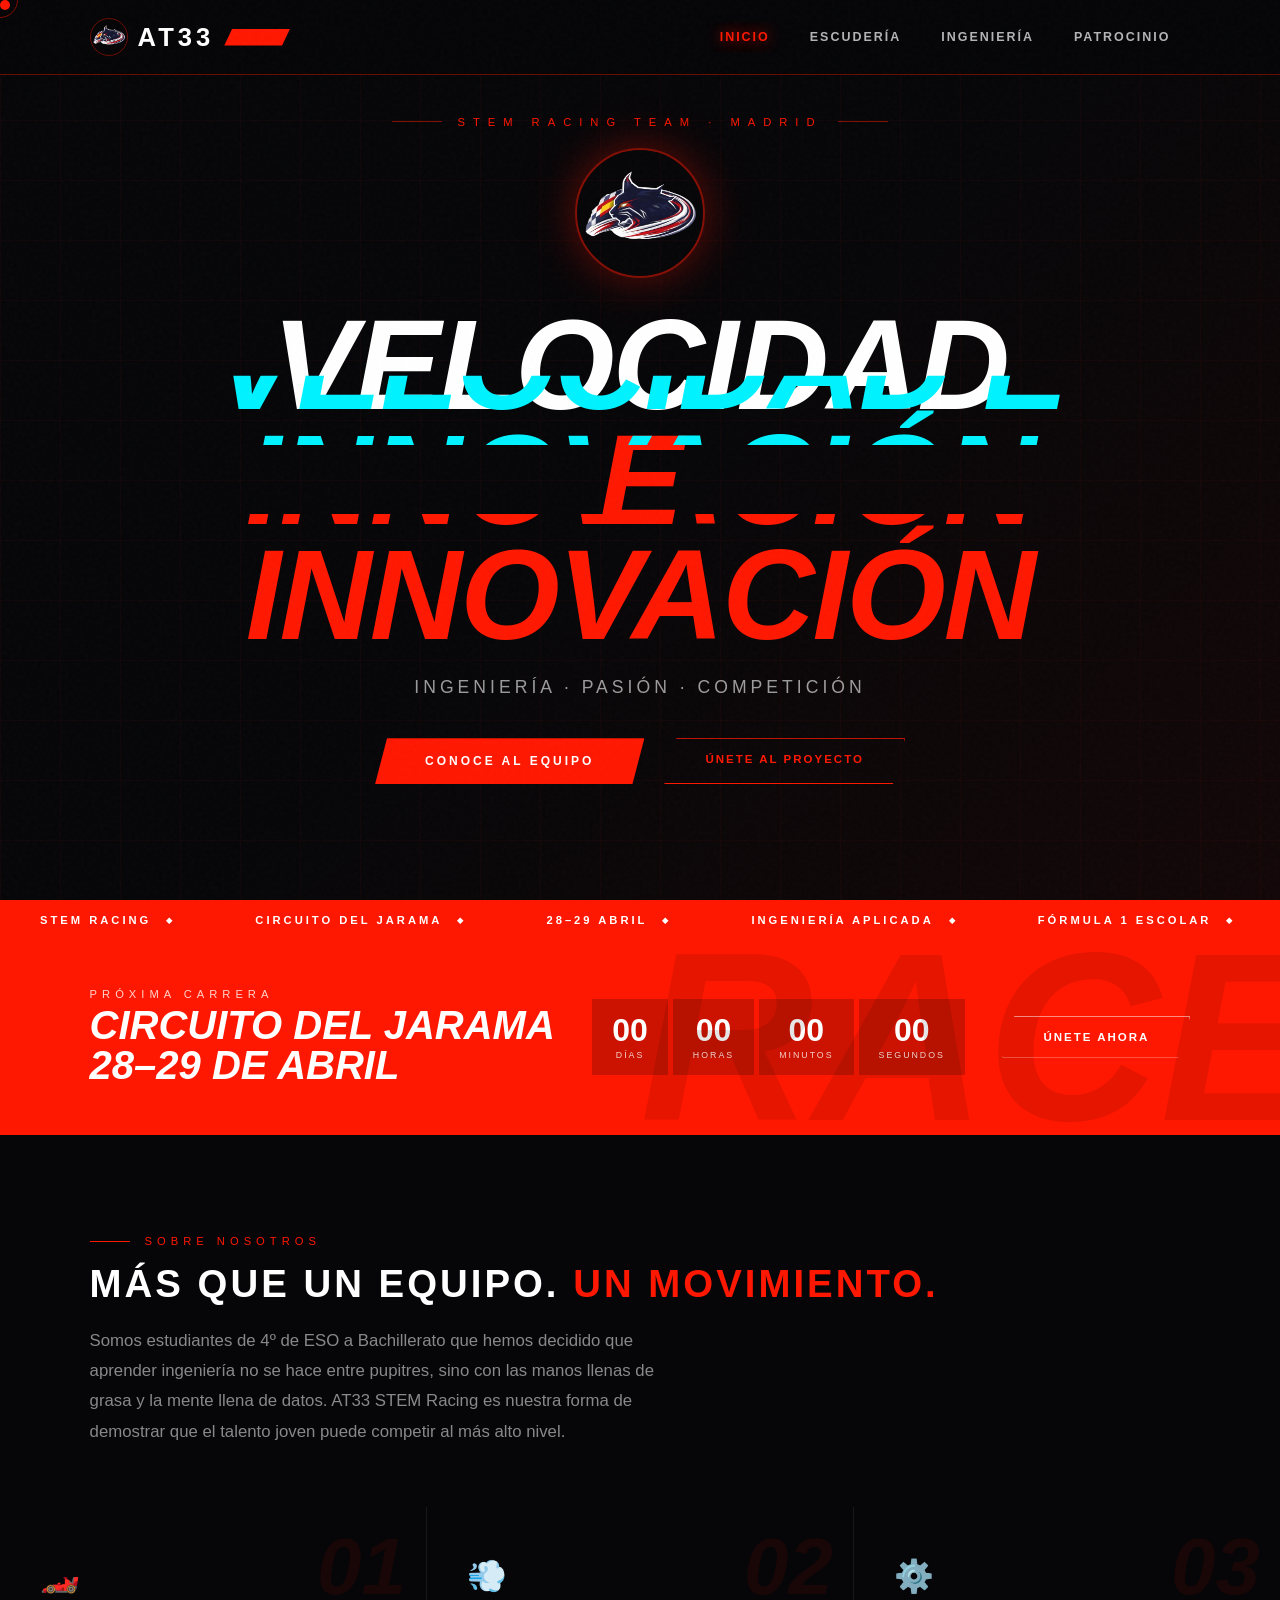
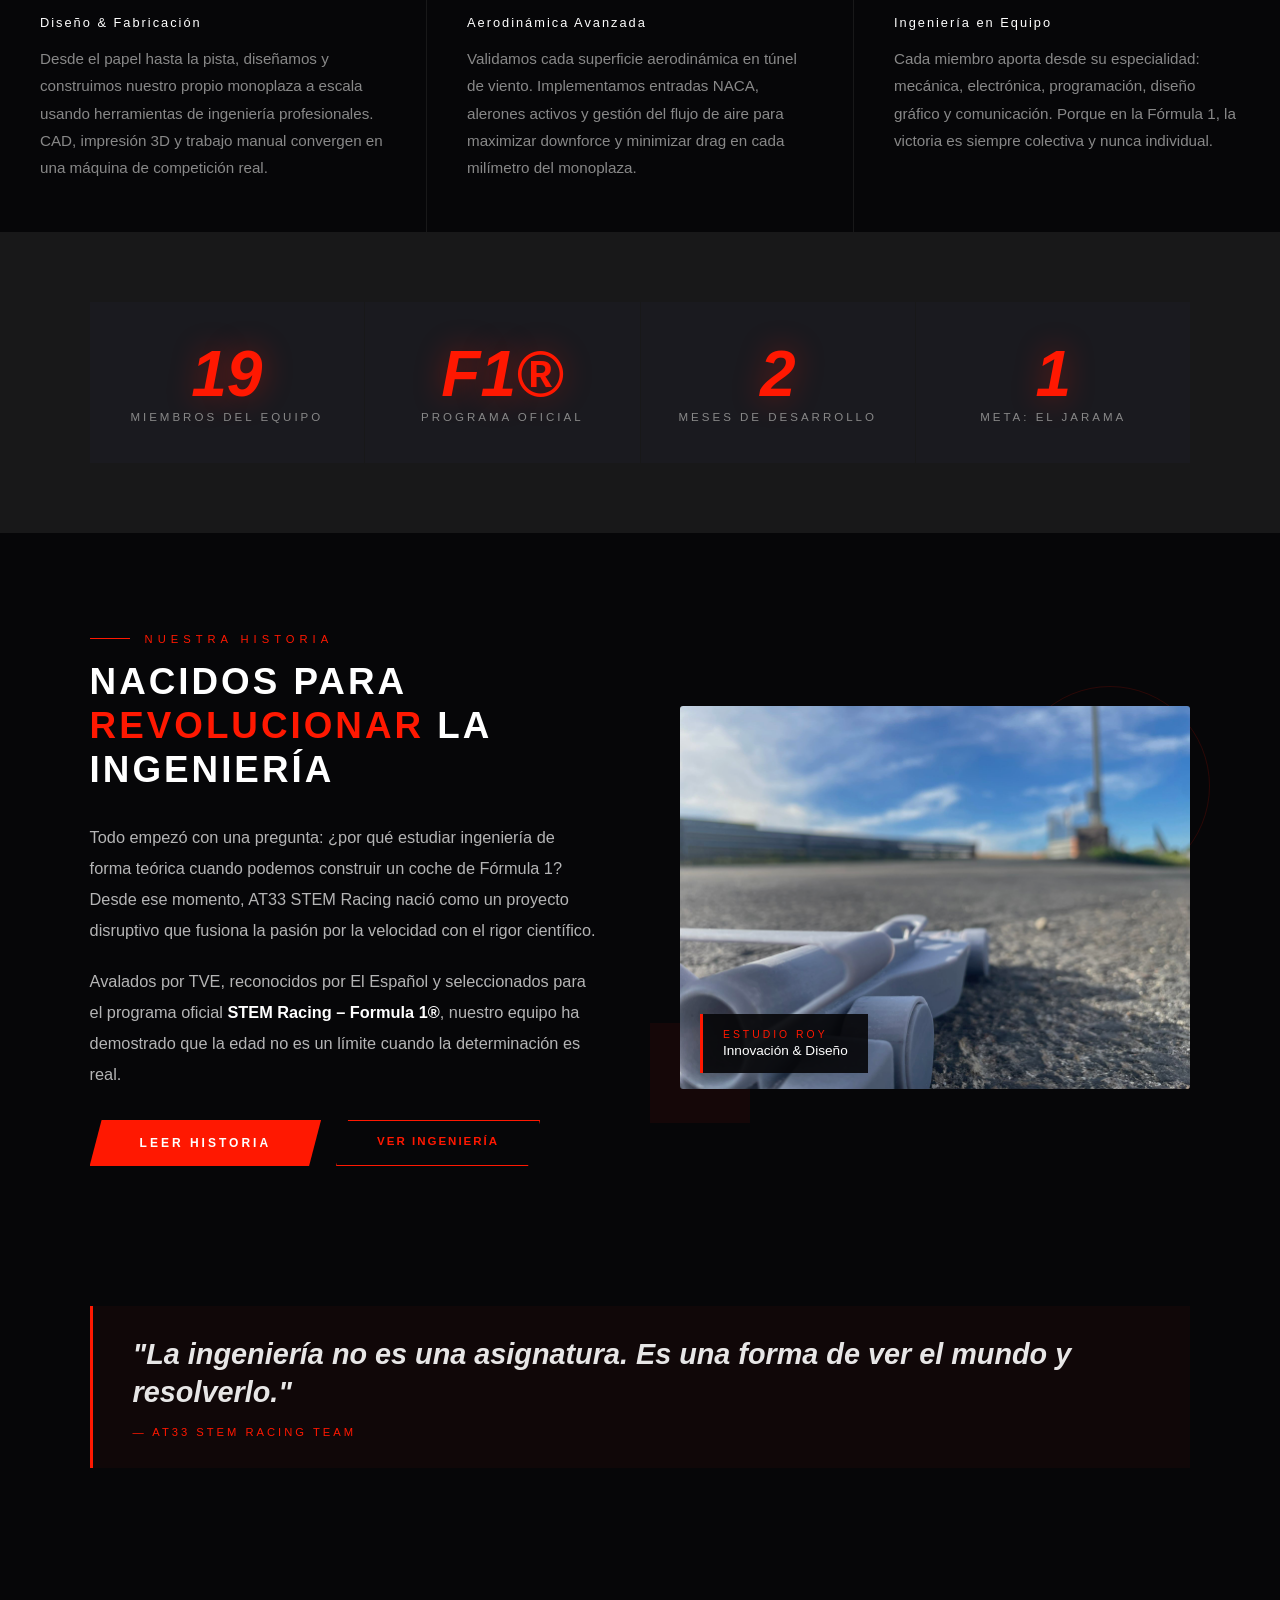
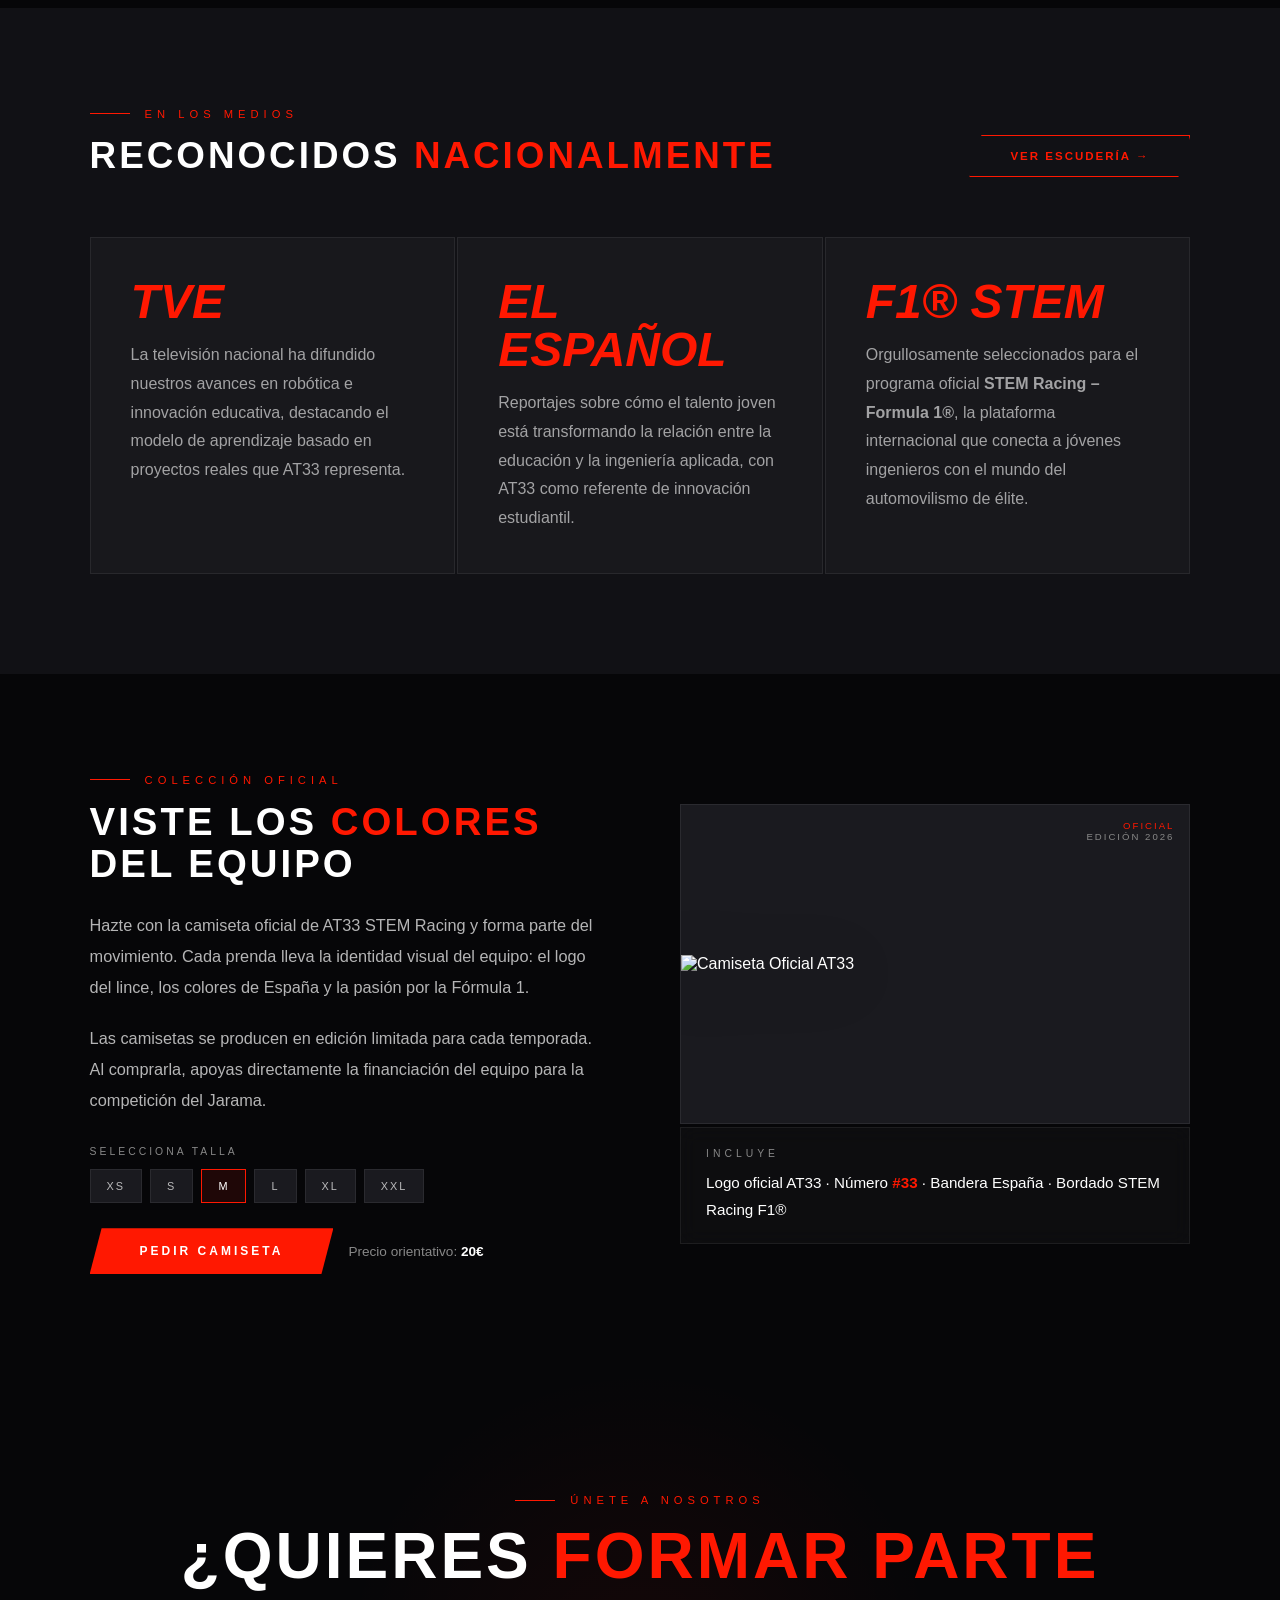
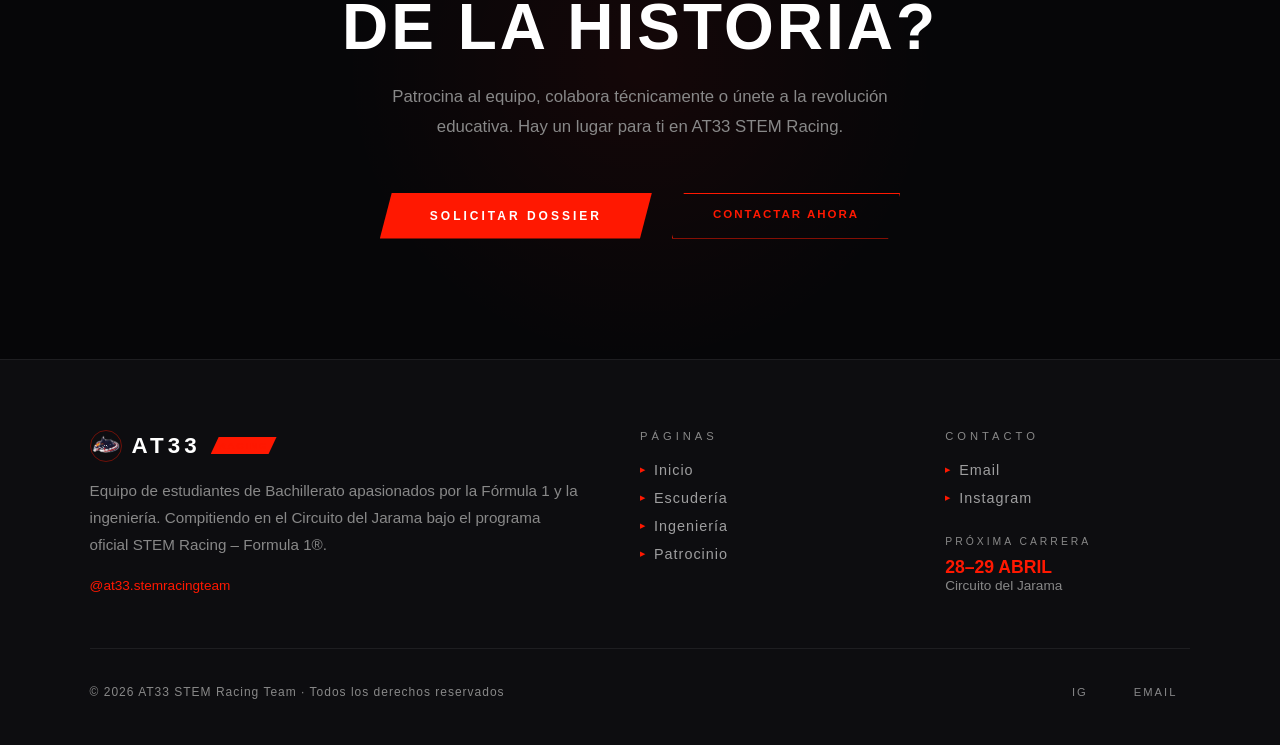
==== commit 9a25004b: "Version Final A Falta de Meter Archivo de Modelo de Coche y Archivo De Camiseta" ====
--- a/index.html
+++ b/index.html
@@ -3,11 +3,16 @@
   <head>
     <meta charset="UTF-8" />
     <meta name="viewport" content="width=device-width, initial-scale=1.0" />
-    <title>AT33 STEM RACING | Velocidad e Innovación</title>
+    <title>AT33</title>
     <link rel="stylesheet" href="css/style.css" />
     <link
       href="https://fonts.googleapis.com/css2?family=Orbitron:wght@400;500;700;900&family=Rajdhani:wght@300;400;600;700&family=Barlow+Condensed:ital,wght@0,300;0,700;0,900;1,900&display=swap"
       rel="stylesheet"
+    />
+    <link rel="icon" type="image/png" href="img/Logo.png" />
+    <meta
+      http-equiv="Content-Security-Policy"
+      content="default-src 'self'; script-src 'self' 'unsafe-inline'; style-src 'self' 'unsafe-inline' https://fonts.googleapis.com; font-src https://fonts.gstatic.com; img-src 'self' data:; video-src 'self';"
     />
   </head>
   <body>
@@ -789,137 +794,6 @@
         </div>
       </div>
     </footer>
-
-    <script>
-      // ─── MERCH: SELECTOR DE TALLA ─────────────────────
-      let selectedSize = "M";
-      let selectedColor = "negro";
-      let selectedColorLabel = "Negra";
-
-      function selectSize(btn, size) {
-        document
-          .querySelectorAll(".size-btn")
-          .forEach((b) => b.classList.remove("size-btn-active"));
-        btn.classList.add("size-btn-active");
-        selectedSize = size;
-        updateMerchCTA();
-        showOrderSummary();
-      }
-
-      function selectColor(color, hex, btn) {
-        document
-          .querySelectorAll(".color-swatch")
-          .forEach((b) => b.classList.remove("color-swatch-active"));
-        btn.classList.add("color-swatch-active");
-        selectedColor = color;
-
-        const labels = { negro: "Negra", azul: "Azul marino", roja: "Roja" };
-        selectedColorLabel = labels[color] || color;
-        document.getElementById("shirt-color-label").textContent =
-          selectedColorLabel.toUpperCase();
-
-        // Cambiar color del SVG
-        const fills = ["shirt-fill-1", "shirt-fill-2", "shirt-fill-3"];
-        const colorMap = { negro: "#0a0a0a", azul: "#1a2040", roja: "#cc1200" };
-        fills.forEach((id) => {
-          const el = document.getElementById(id);
-          if (el) el.setAttribute("fill", colorMap[color]);
-        });
-        const neck = document.getElementById("shirt-fill-4");
-        const neckMap = { negro: "#111", azul: "#151a30", roja: "#aa0e00" };
-        if (neck) neck.setAttribute("fill", neckMap[color]);
-
-        updateMerchCTA();
-        showOrderSummary();
-      }
-
-      function showOrderSummary() {
-        const summary = document.getElementById("order-summary");
-        const text = document.getElementById("order-text");
-        summary.style.display = "block";
-        text.textContent = `1× Camiseta AT33 STEM Racing · ${selectedColorLabel} · Talla ${selectedSize} · Edición 2026`;
-      }
-
-      function updateMerchCTA() {
-        const cta = document.getElementById("merch-cta");
-        const subject = encodeURIComponent(
-          `Camiseta AT33 — Talla ${selectedSize}`,
-        );
-        const body = encodeURIComponent(
-          `Hola, me gustaría pedir una camiseta AT33.\n\nTalla: ${selectedSize}\n\nGracias.`,
-        );
-        cta.href = `mailto:at33stemracingteamoficial@gmail.com?subject=${subject}&body=${body}`;
-      }
-
-      function showOrderSummary() {
-        const summary = document.getElementById("order-summary");
-        const text = document.getElementById("order-text");
-        summary.style.display = "block";
-        text.textContent = `1× Camiseta AT33 STEM Racing · Talla ${selectedSize} · Edición 2026`;
-      }
-
-      // ─── DONACIONES: SELECTOR INTERACTIVO ───────────────
-      const donationPerks = {
-        5: {
-          label: "COLABORADOR — 5€",
-          desc: "Mención en redes sociales del equipo + Certificado digital de colaborador.",
-        },
-        15: {
-          label: "POPULAR ⭐ — 15€",
-          desc: "Mención en redes sociales + Certificado digital + Tu nombre en la lista de colaboradores del Jarama.",
-        },
-        50: {
-          label: "PADRINO — 50€",
-          desc: "Todo lo anterior + Logo/nombre en el monoplaza digital + Reconocimiento especial en la ceremonia del Jarama.",
-        },
-      };
-      let selectedAmount = 15;
-      let selectedTier = "POPULAR";
-
-      function selectDonation(btn, amount, tier) {
-        document
-          .querySelectorAll(".donation-btn")
-          .forEach((b) => b.classList.remove("donation-btn-active"));
-        btn.classList.add("donation-btn-active");
-        document.getElementById("custom-amount").value = "";
-        setDonation(amount, tier);
-      }
-
-      function onCustomAmount(input) {
-        document
-          .querySelectorAll(".donation-btn")
-          .forEach((b) => b.classList.remove("donation-btn-active"));
-      }
-
-      function applyCustomAmount() {
-        const val = parseInt(document.getElementById("custom-amount").value);
-        if (!val || val < 1) return;
-        let tier = val >= 50 ? "PADRINO" : val >= 15 ? "COLABORADOR" : "APOYO";
-        setDonation(val, tier);
-      }
-
-      function setDonation(amount, tier) {
-        selectedAmount = amount;
-        selectedTier = tier;
-
-        const perk = donationPerks[amount] || {
-          label: `DONACIÓN — ${amount}€`,
-          desc: "Mención en redes sociales + Certificado digital de colaborador.",
-        };
-        document.getElementById("perk-title").textContent = perk.label;
-        document.getElementById("perk-desc").textContent = perk.desc;
-
-        const ctaBtn = document.getElementById("donation-cta");
-        const subject = encodeURIComponent(
-          `Donación AT33 — ${amount}€ (${tier})`,
-        );
-        const body = encodeURIComponent(
-          `Hola, me gustaría hacer una donación de ${amount}€ al equipo AT33 STEM Racing.\n\nGracias.`,
-        );
-        ctaBtn.href = `mailto:at33stemracingteamoficial@gmail.com?subject=${subject}&body=${body}`;
-        ctaBtn.textContent = `DONAR ${amount}€ AL EQUIPO`;
-      }
-    </script>
     <script src="js/main.js"></script>
   </body>
 </html>
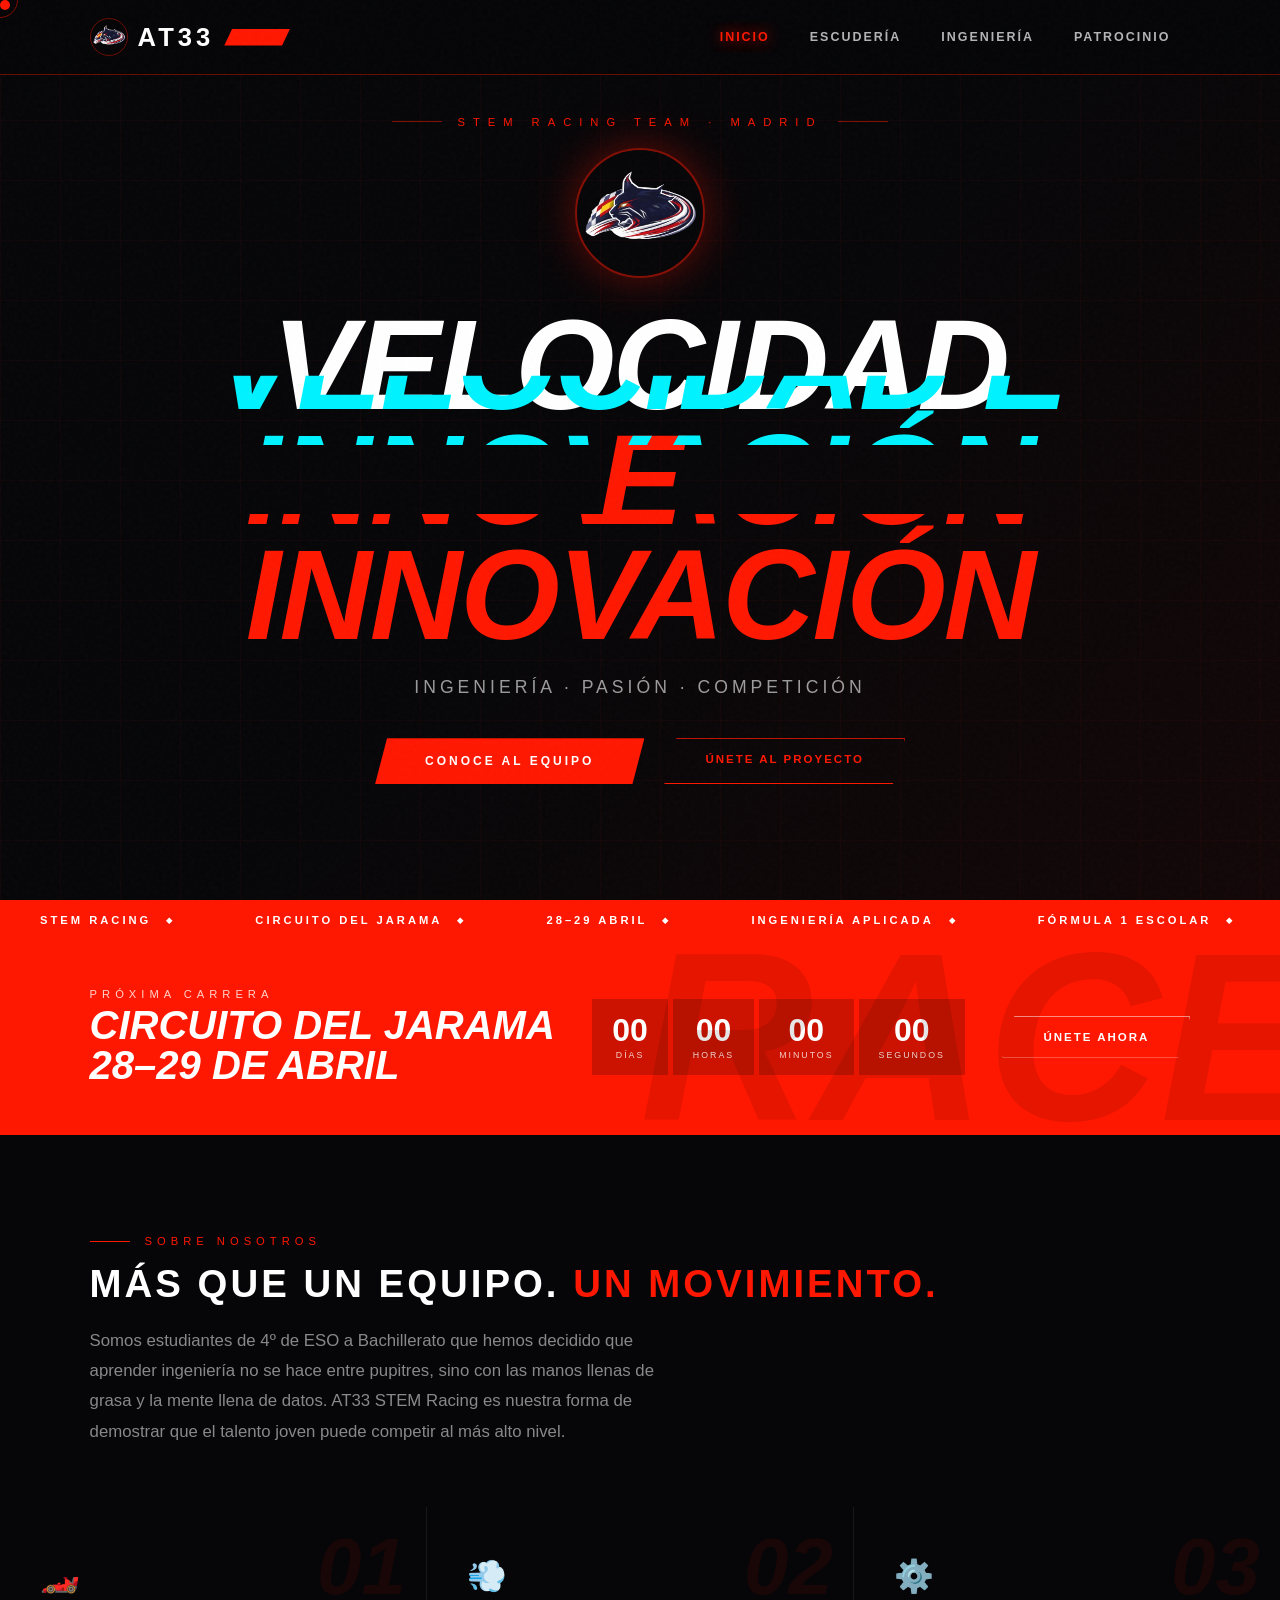
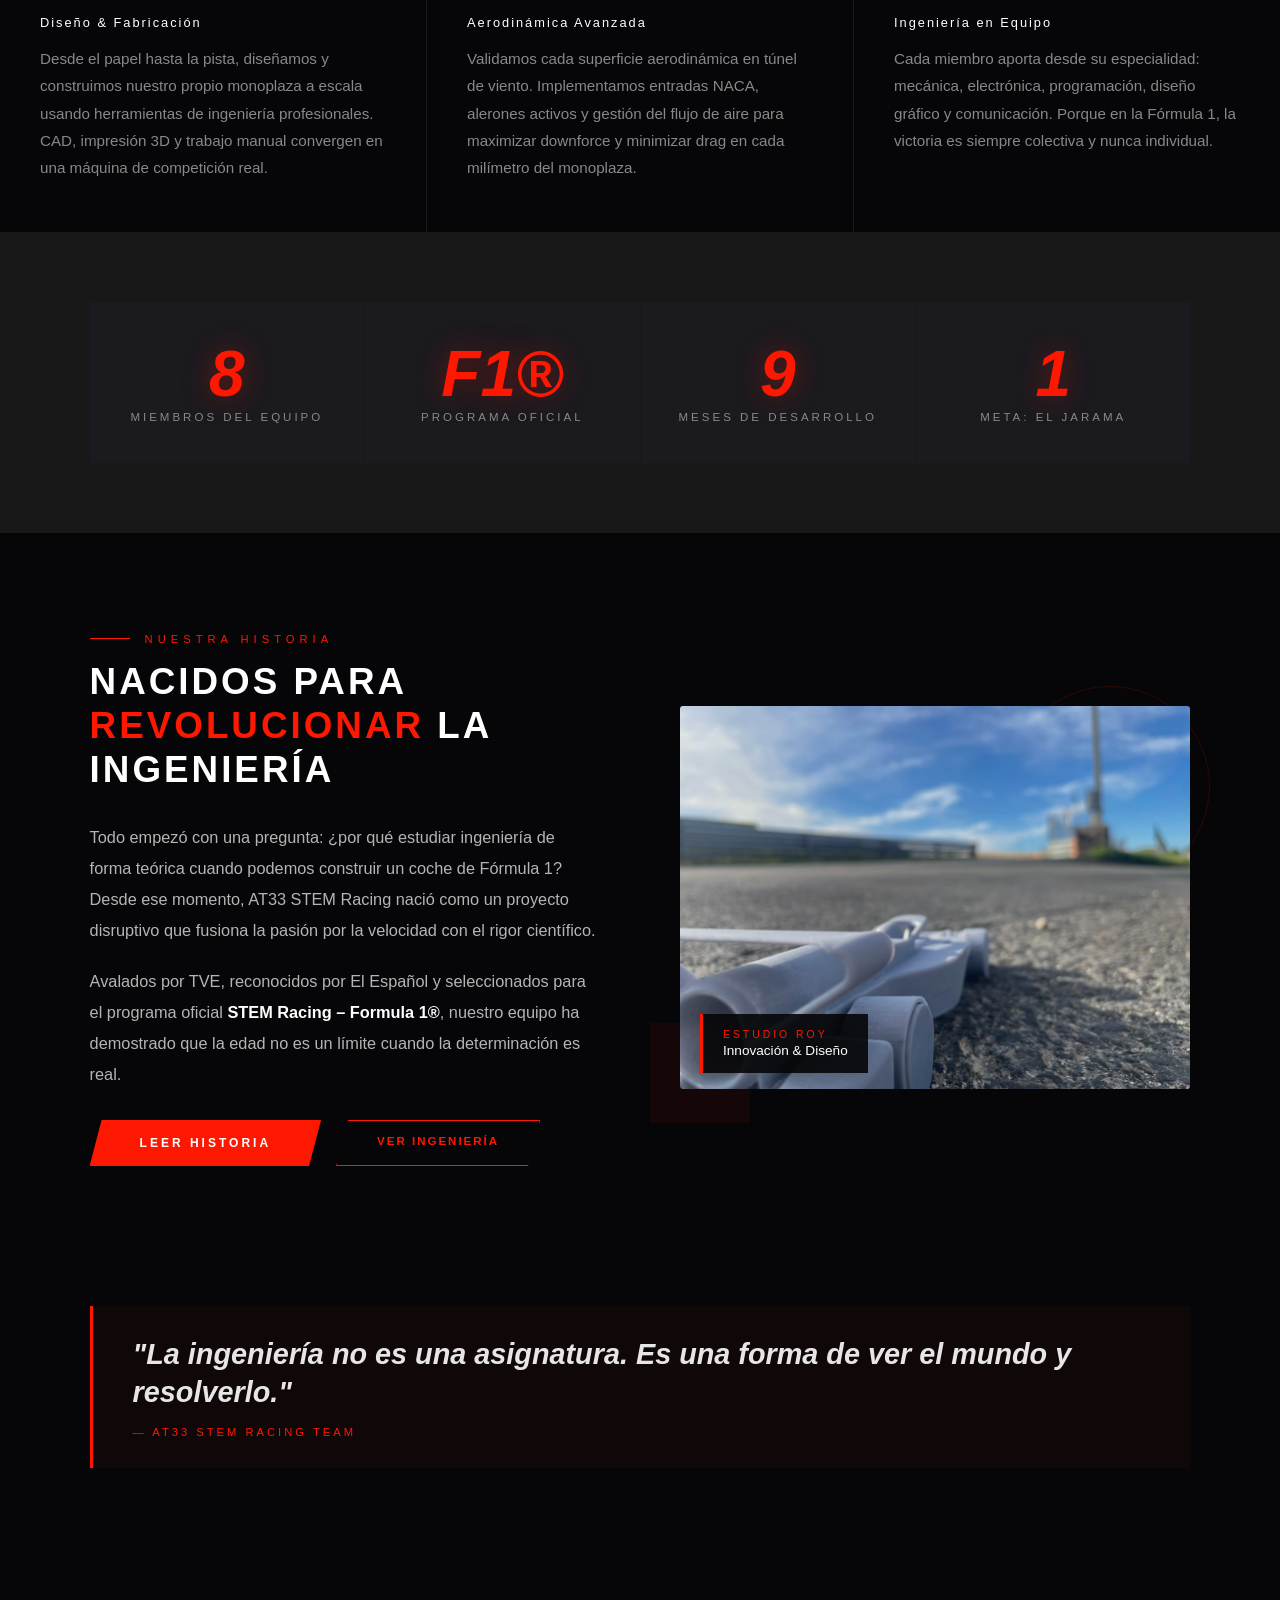
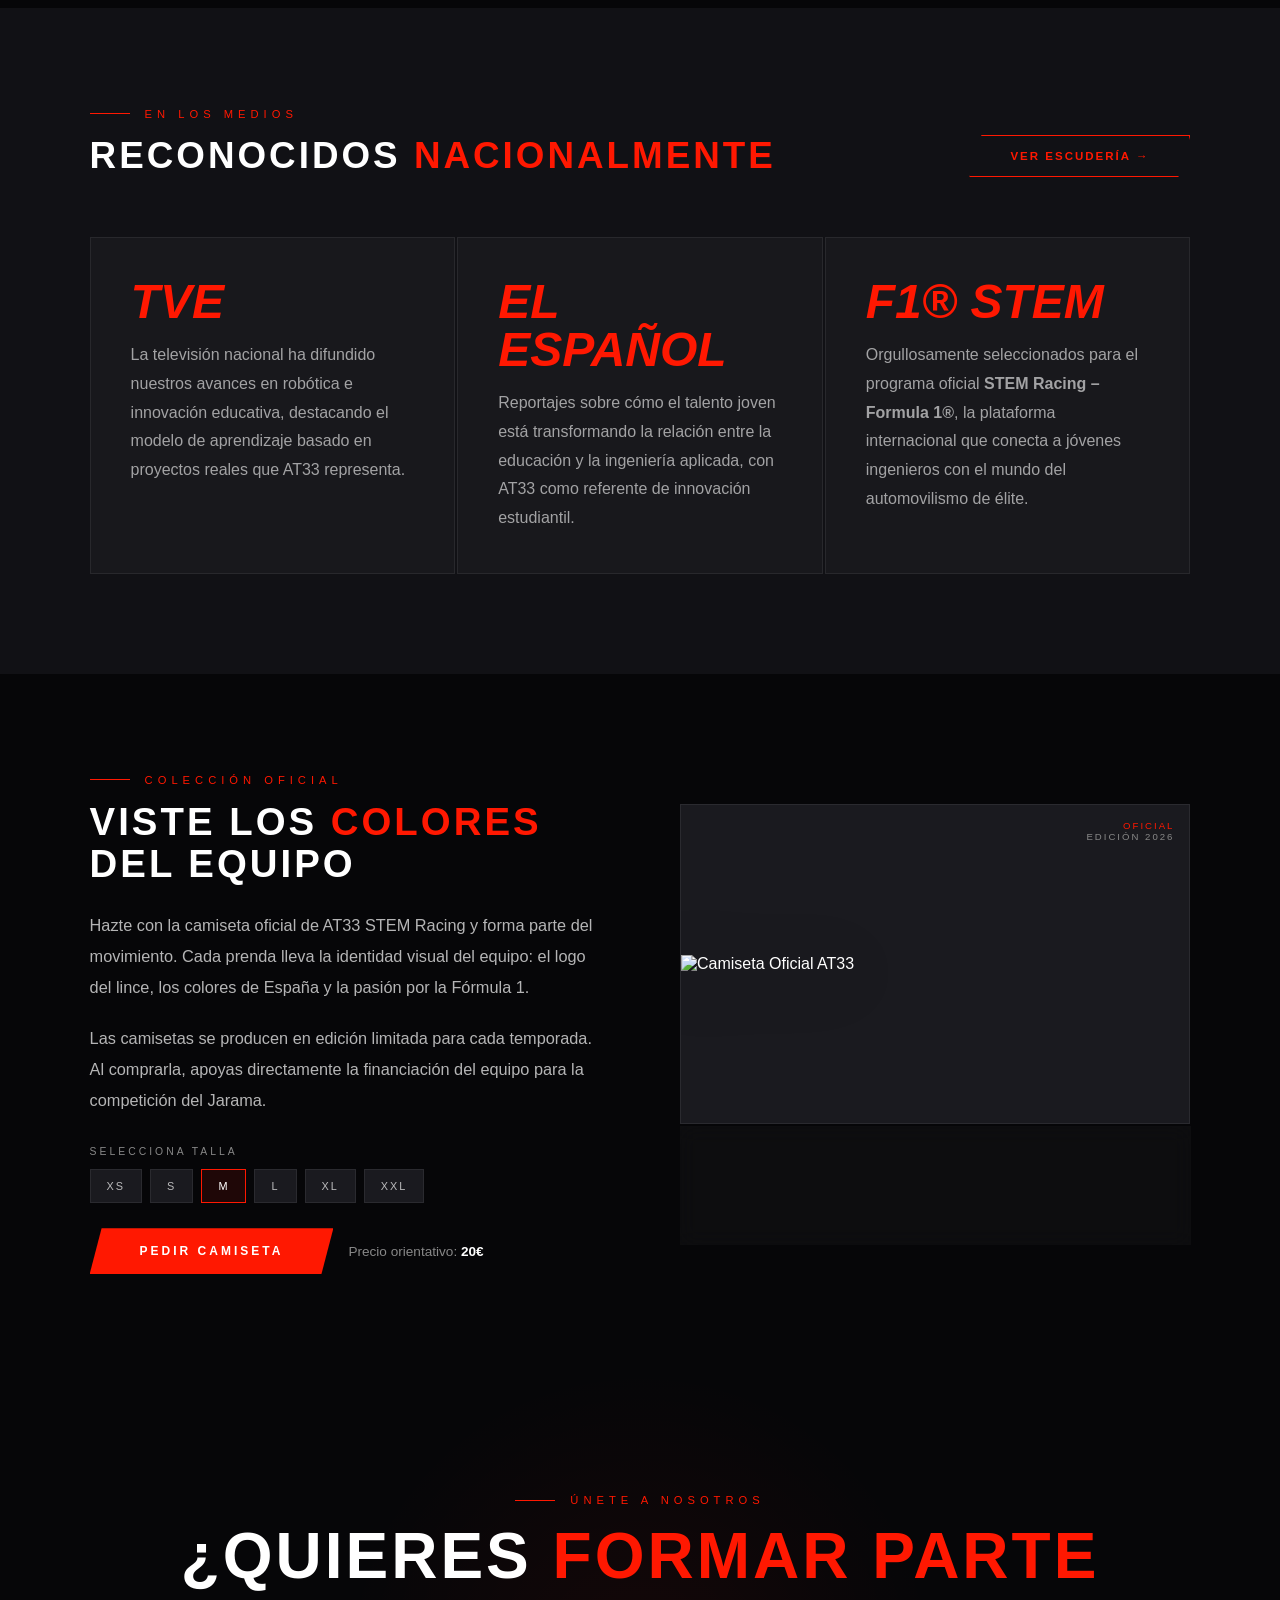
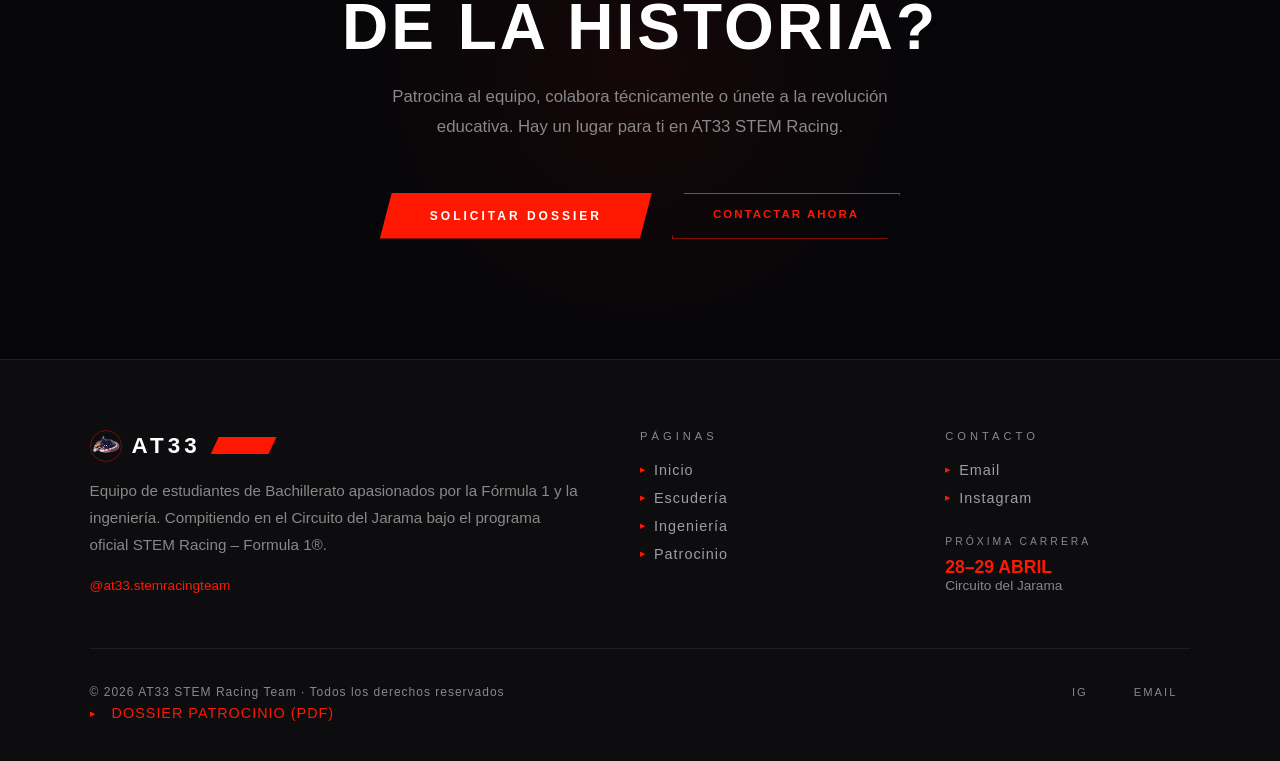
==== commit d6030e05: "Version Final. A falta de Camisetas" ====
--- a/index.html
+++ b/index.html
@@ -213,7 +213,7 @@
     <!-- NUMBERS -->
     <div class="numbers-band">
       <div class="number-item reveal">
-        <div class="stat-number counter" data-target="20">0</div>
+        <div class="stat-number counter" data-target="9">0</div>
         <div class="stat-label">MIEMBROS DEL EQUIPO</div>
       </div>
       <div class="number-item reveal delay-2">
@@ -221,7 +221,7 @@
         <div class="stat-label">PROGRAMA OFICIAL</div>
       </div>
       <div class="number-item reveal delay-3">
-        <div class="stat-number counter" data-target="3">0</div>
+        <div class="stat-number counter" data-target="10">0</div>
         <div class="stat-label">MESES DE DESARROLLO</div>
       </div>
       <div class="number-item reveal delay-4">
@@ -793,6 +793,19 @@
           >
         </div>
       </div>
+      <div class="footer-links">
+        <a
+          href="Panfleto (1).pdf"
+          target="_blank"
+          style="
+            color: var(--primary);
+            font-size: 0.9rem;
+            text-decoration: none;
+          "
+        >
+          <i class="fas fa-file-pdf"></i> DOSSIER PATROCINIO (PDF)
+        </a>
+      </div>
     </footer>
     <script src="js/main.js"></script>
   </body>
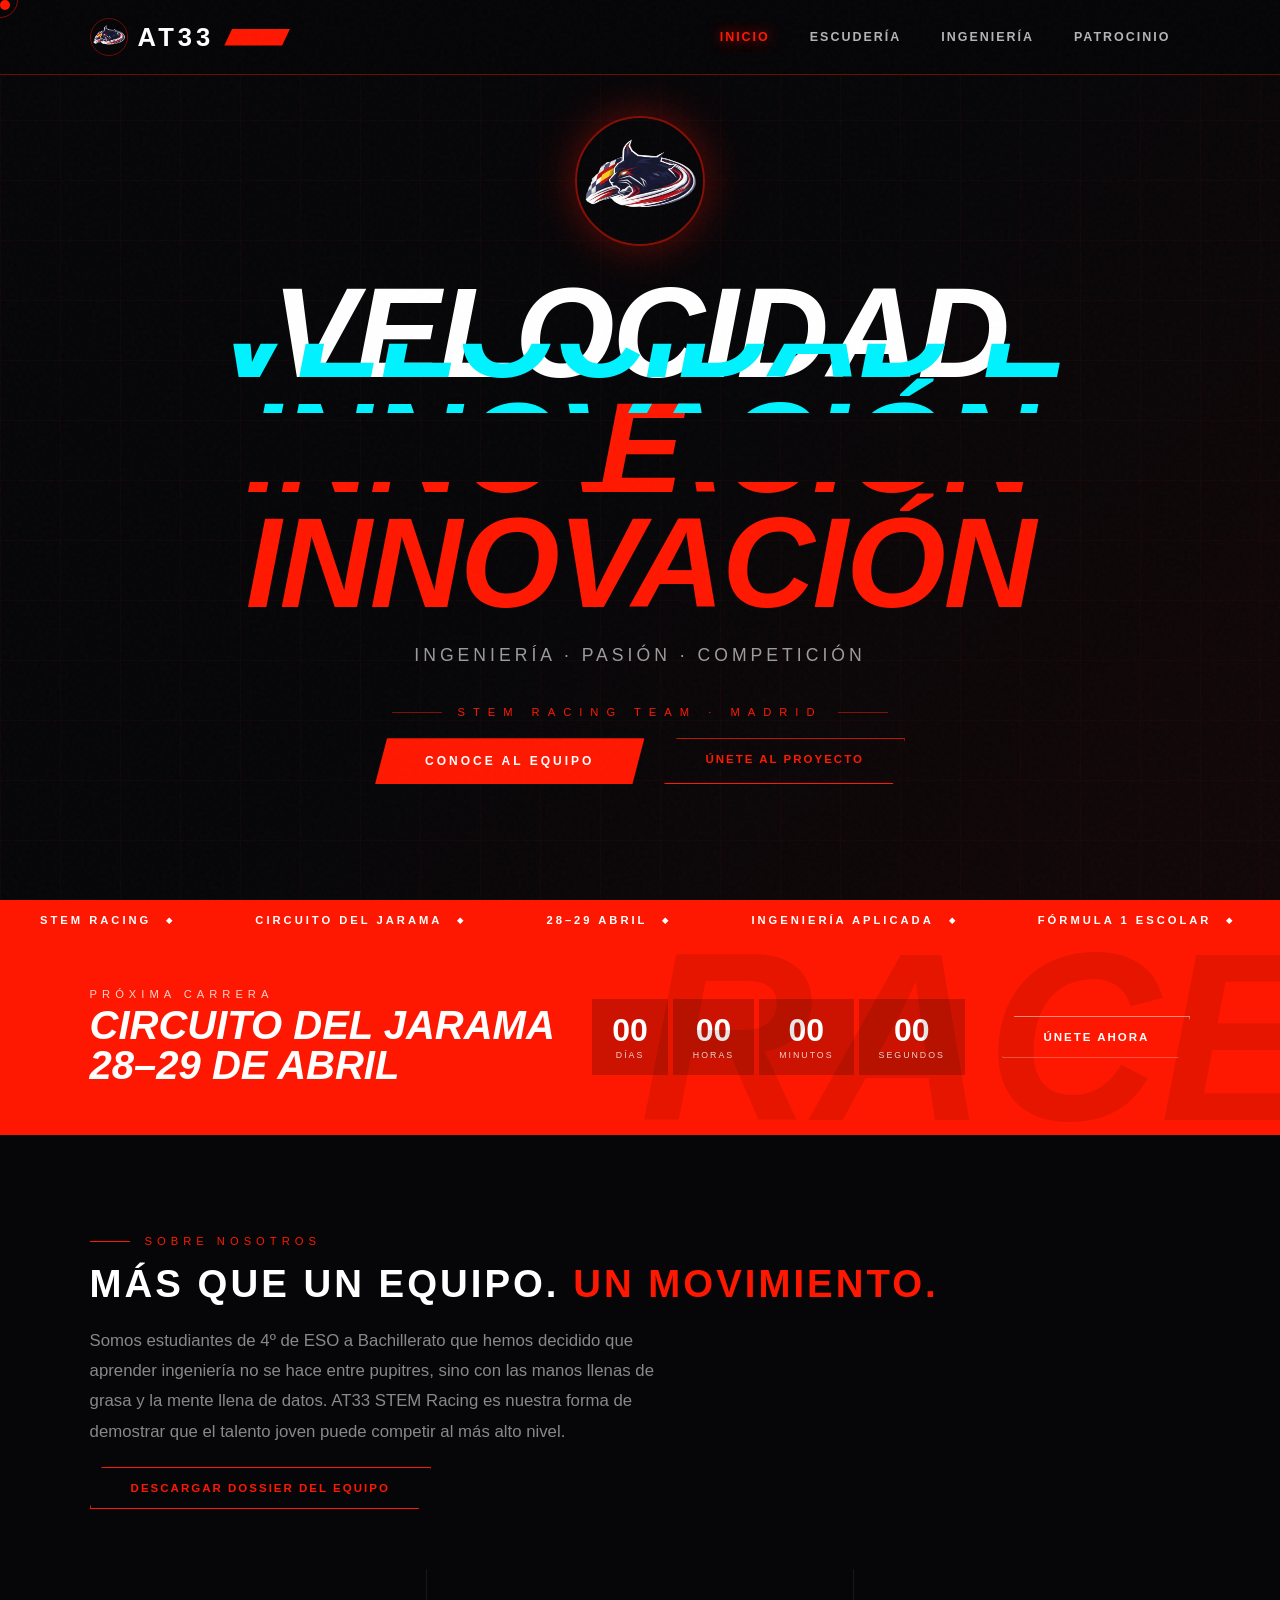
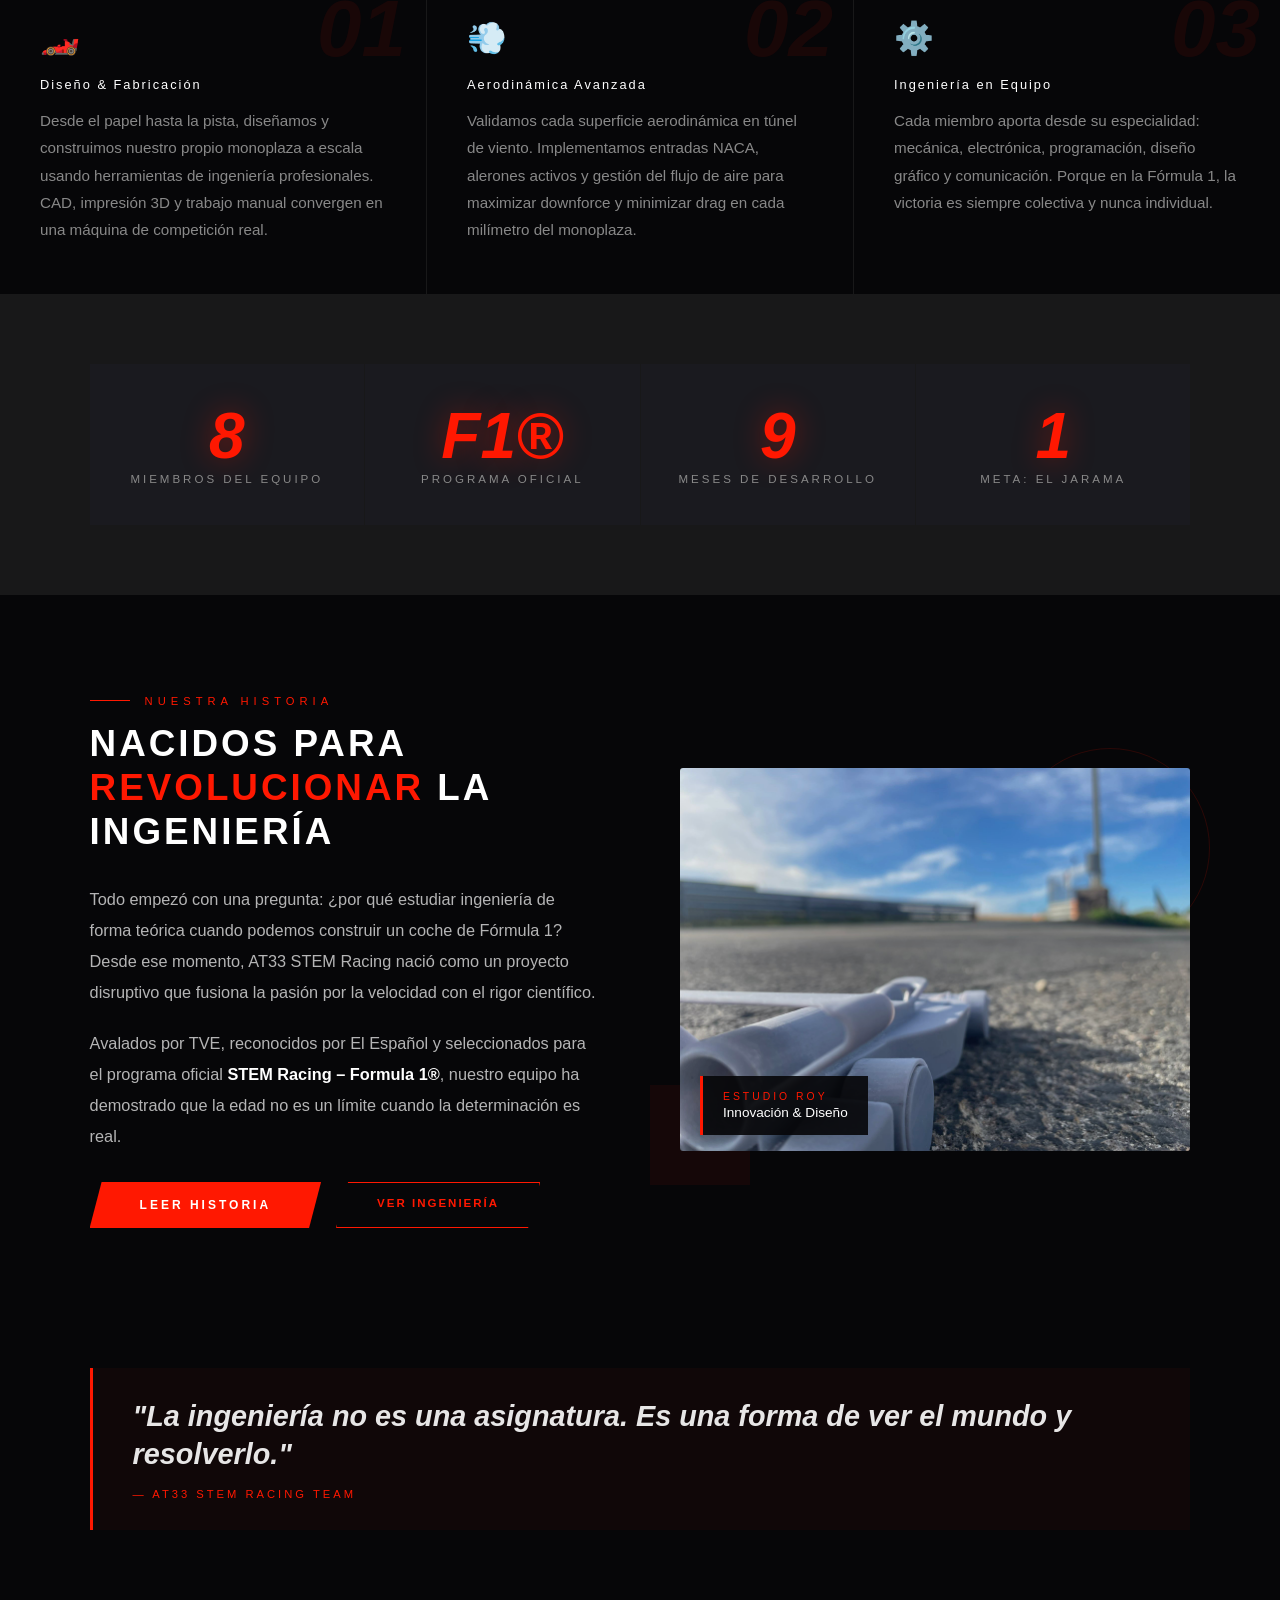
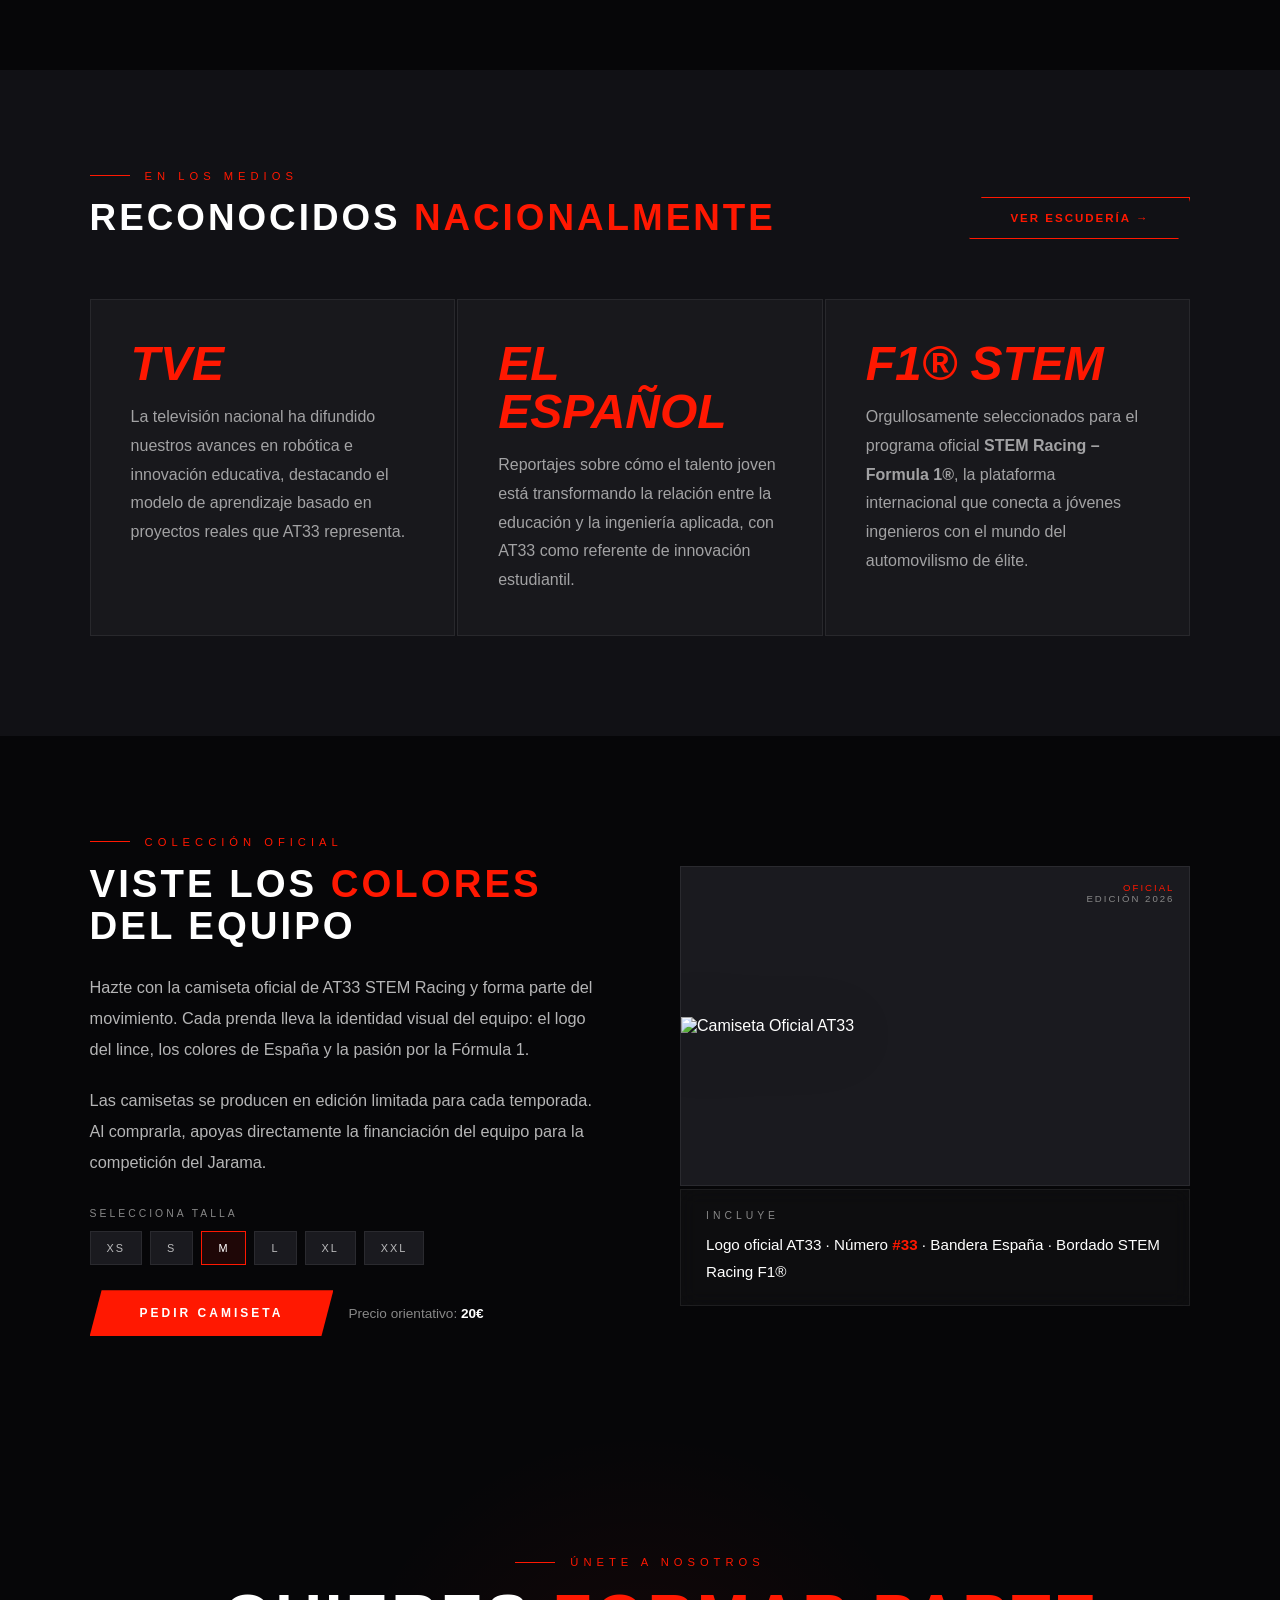
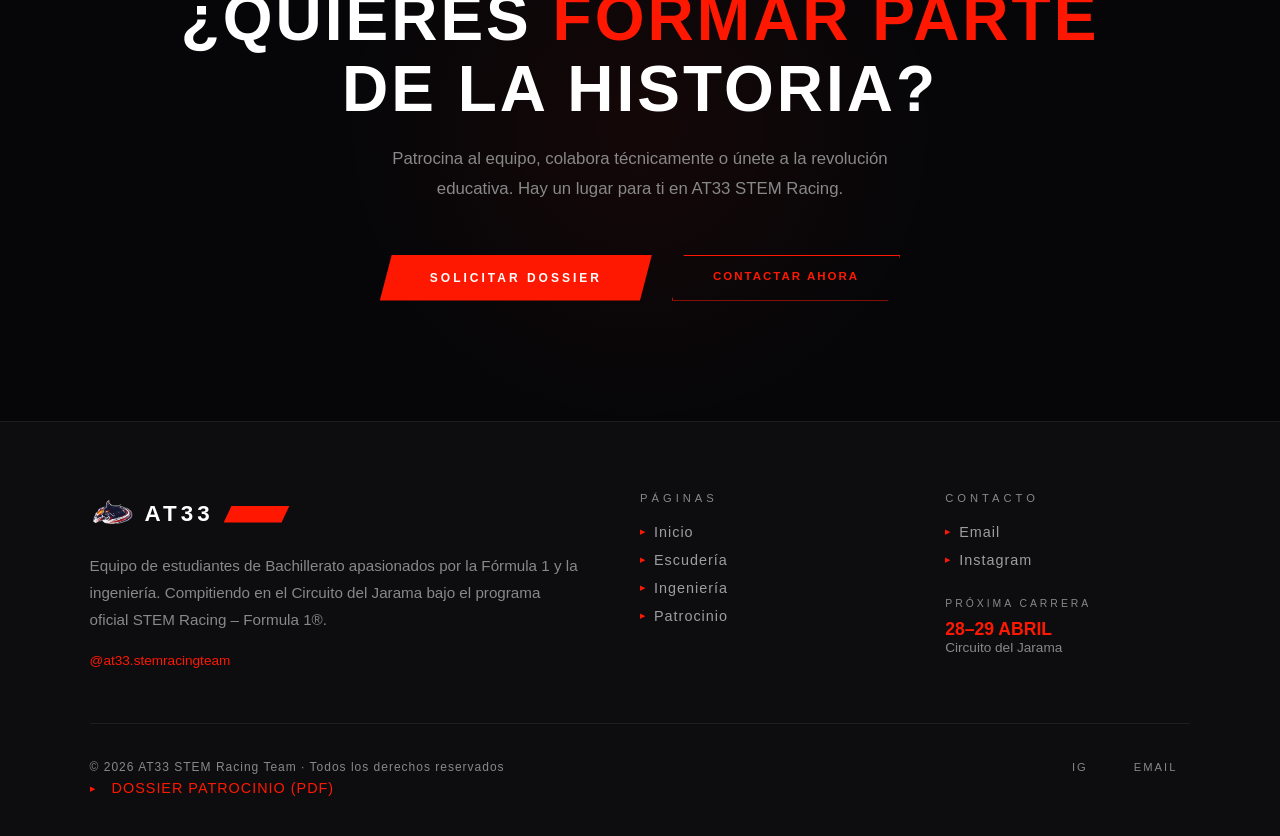
==== commit 818ef207: "Version Final. A falta de camiseta" ====
--- a/index.html
+++ b/index.html
@@ -56,7 +56,6 @@
       <div class="hero-grid-overlay"></div>
 
       <div class="hero-content">
-        <p class="hero-eyebrow">STEM RACING TEAM · MADRID</p>
         <div
           style="
             margin-bottom: 25px;
@@ -85,6 +84,7 @@
           <span class="line-red">E INNOVACIÓN</span>
         </h1>
         <p class="hero-subtitle">INGENIERÍA · PASIÓN · COMPETICIÓN</p>
+        <p class="hero-eyebrow">STEM RACING TEAM · MADRID</p>
         <div class="hero-cta">
           <a href="escuderia.html" class="btn-racing">CONOCE AL EQUIPO</a>
           <a href="patrocinio.html" class="btn-outline">ÚNETE AL PROYECTO</a>
@@ -173,6 +173,14 @@
           forma de demostrar que el talento joven puede competir al más alto
           nivel.
         </p>
+        <a
+          href="pdf/Panfleto (1).pdf"
+          target="_blank"
+          class="btn-outline"
+          style="margin-top: 20px; display: inline-block"
+        >
+          DESCARGAR DOSSIER DEL EQUIPO
+        </a>
       </div>
       <div class="features-grid">
         <div class="feature-item reveal delay-1">
@@ -719,13 +727,7 @@
             <img
               src="img/Logo.png"
               alt="AT33 Logo"
-              style="
-                height: 32px;
-                width: 32px;
-                object-fit: cover;
-                border-radius: 50%;
-                border: 1px solid rgba(255, 24, 1, 0.4);
-              "
+              style="height: 45px; width: auto; object-fit: contain"
             />
             AT33<span class="logo-badge">RACING</span>
           </a>
@@ -755,7 +757,13 @@
             <li>
               <a href="mailto:at33stemracingteamoficial@gmail.com">Email</a>
             </li>
-            <li><a href="#">Instagram</a></li>
+            <li>
+              <a
+                href="https://www.instagram.com/at33.stemracingteam"
+                target="_blank"
+                >Instagram</a
+              >
+            </li>
           </ul>
           <div style="margin-top: 30px">
             <p
@@ -785,7 +793,12 @@
           © 2026 AT33 STEM Racing Team · Todos los derechos reservados
         </p>
         <div class="footer-social">
-          <a href="#" class="social-link">IG</a>
+          <a
+            href="https://www.instagram.com/at33.stemracingteam"
+            target="_blank"
+            class="social-link"
+            >IG</a
+          >
           <a
             href="mailto:at33stemracingteamoficial@gmail.com"
             class="social-link"
@@ -795,7 +808,7 @@
       </div>
       <div class="footer-links">
         <a
-          href="Panfleto (1).pdf"
+          href="pdf/Panfleto (1).pdf"
           target="_blank"
           style="
             color: var(--primary);
--- a/css/style.css
+++ b/css/style.css
@@ -145,6 +145,9 @@
 .logo span {
   color: var(--primary);
 }
+.logo:hover img {
+  transform: scale(1.2);
+}
 
 .nav-links {
   display: flex;
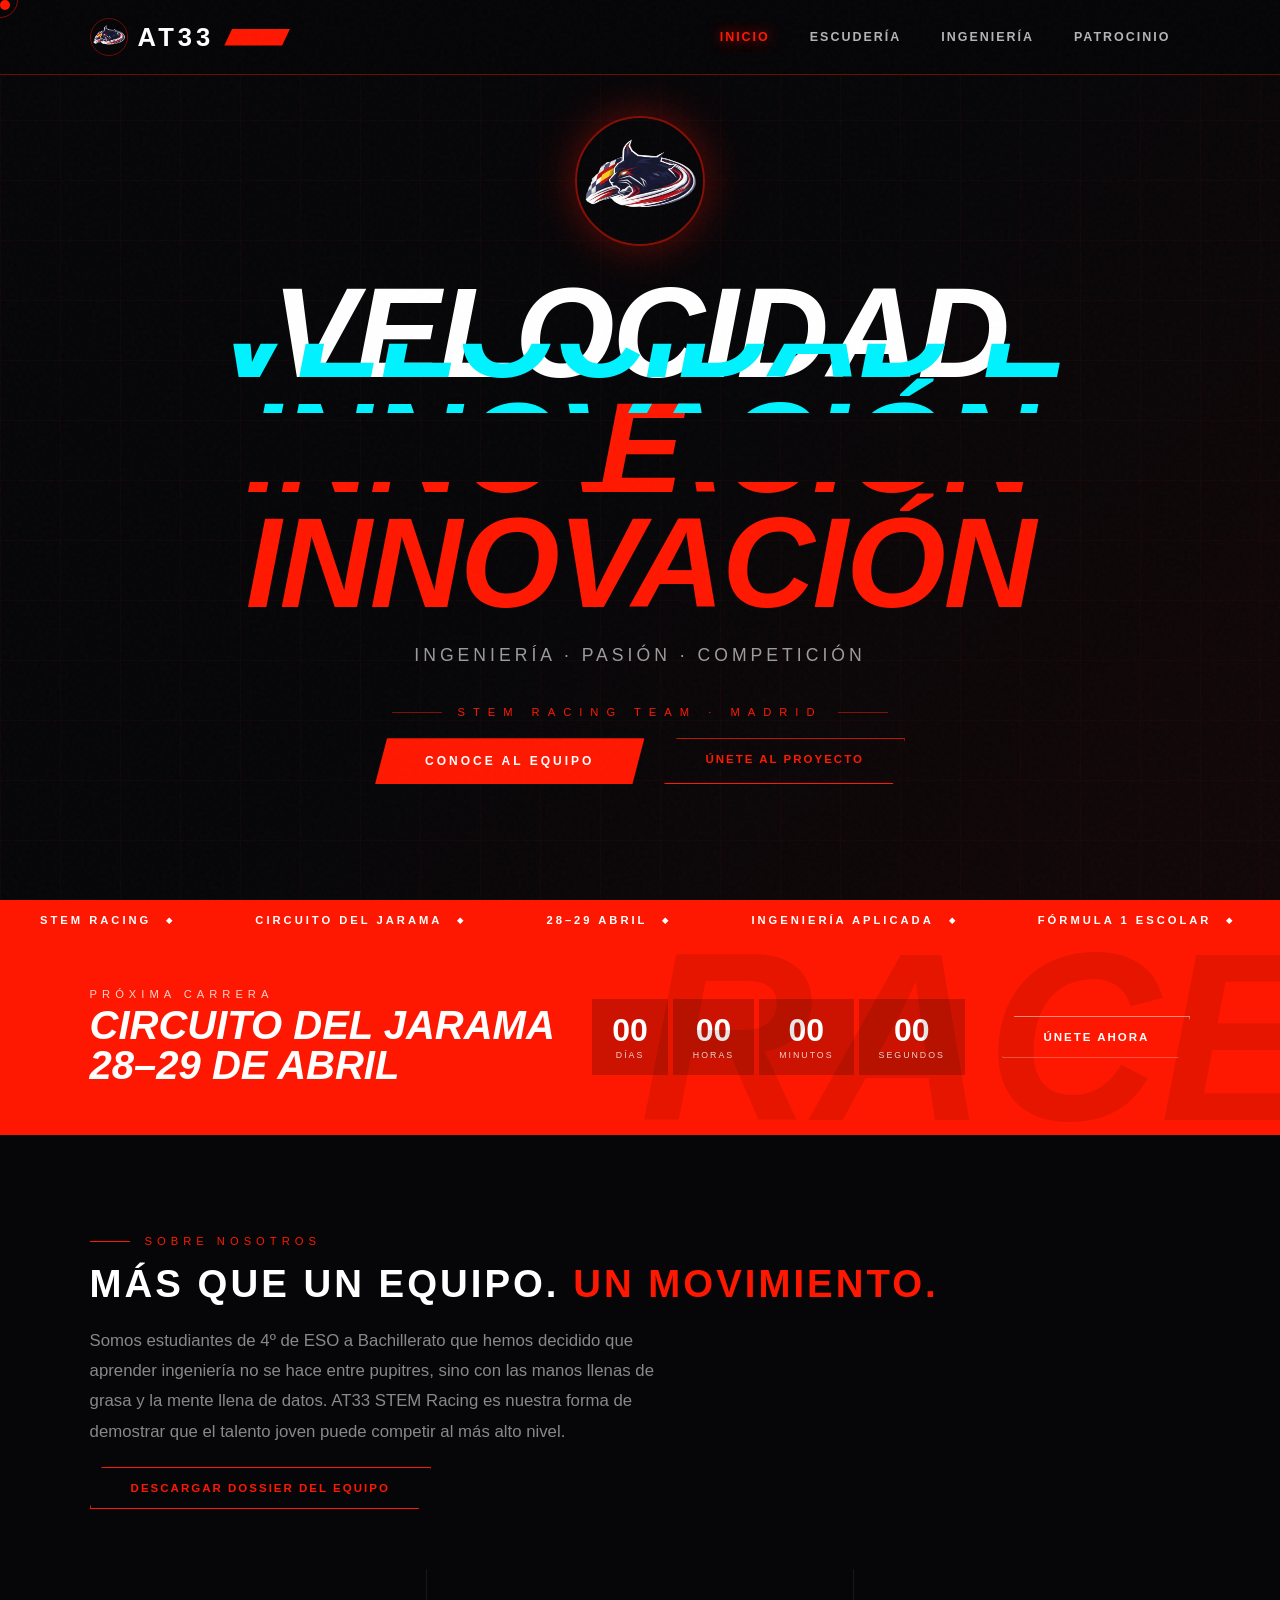
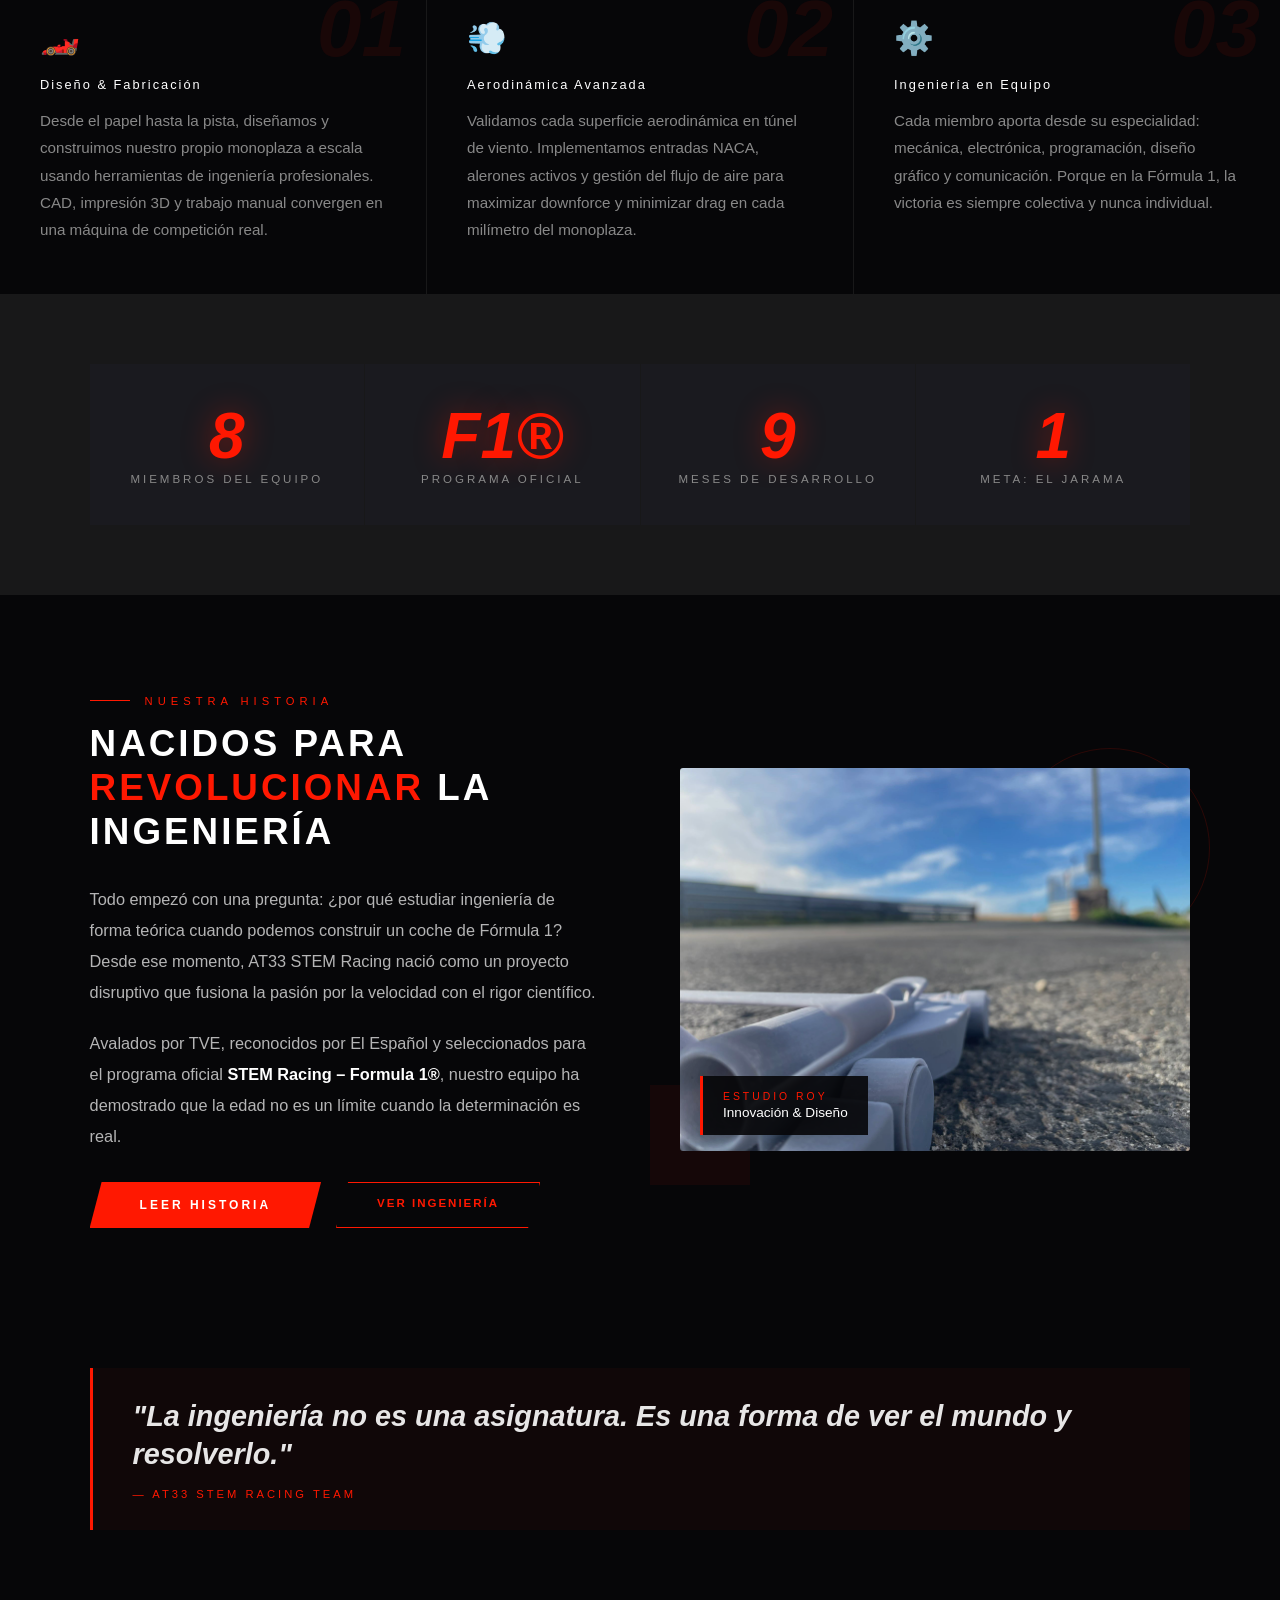
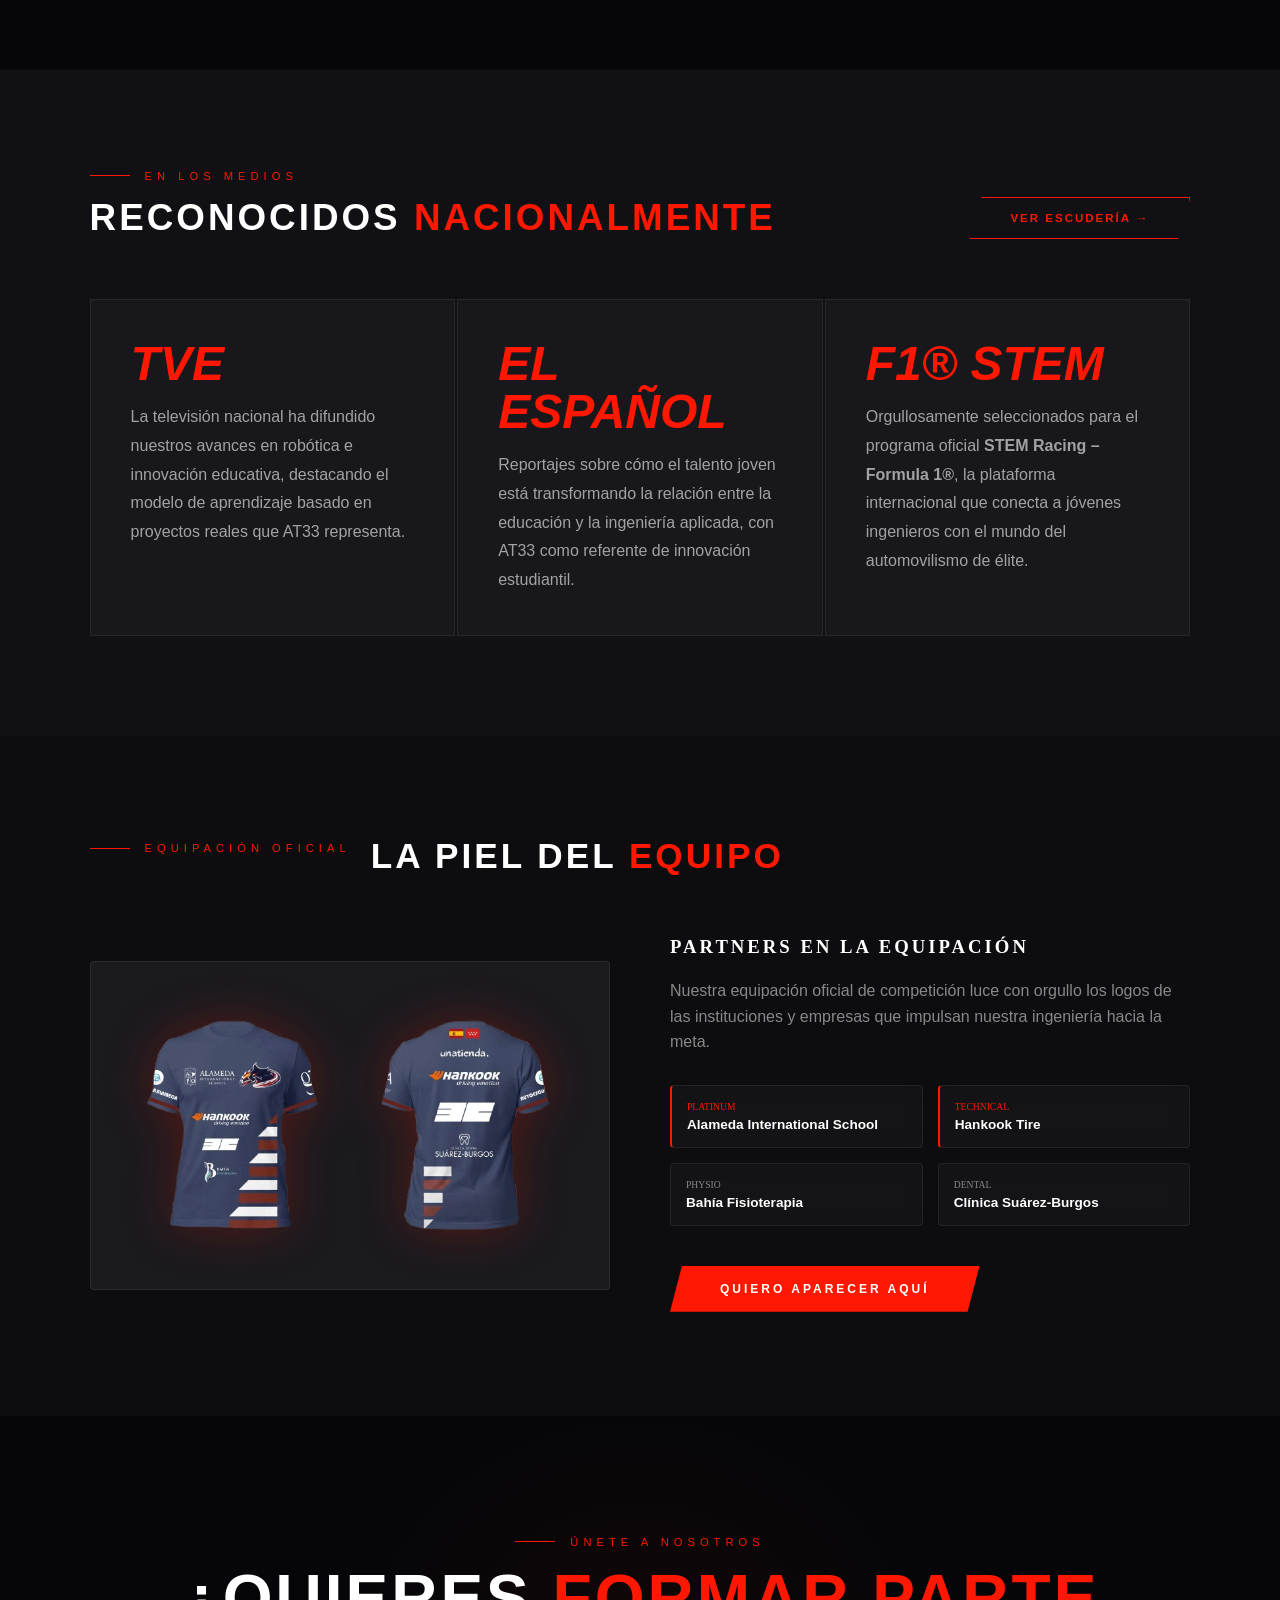
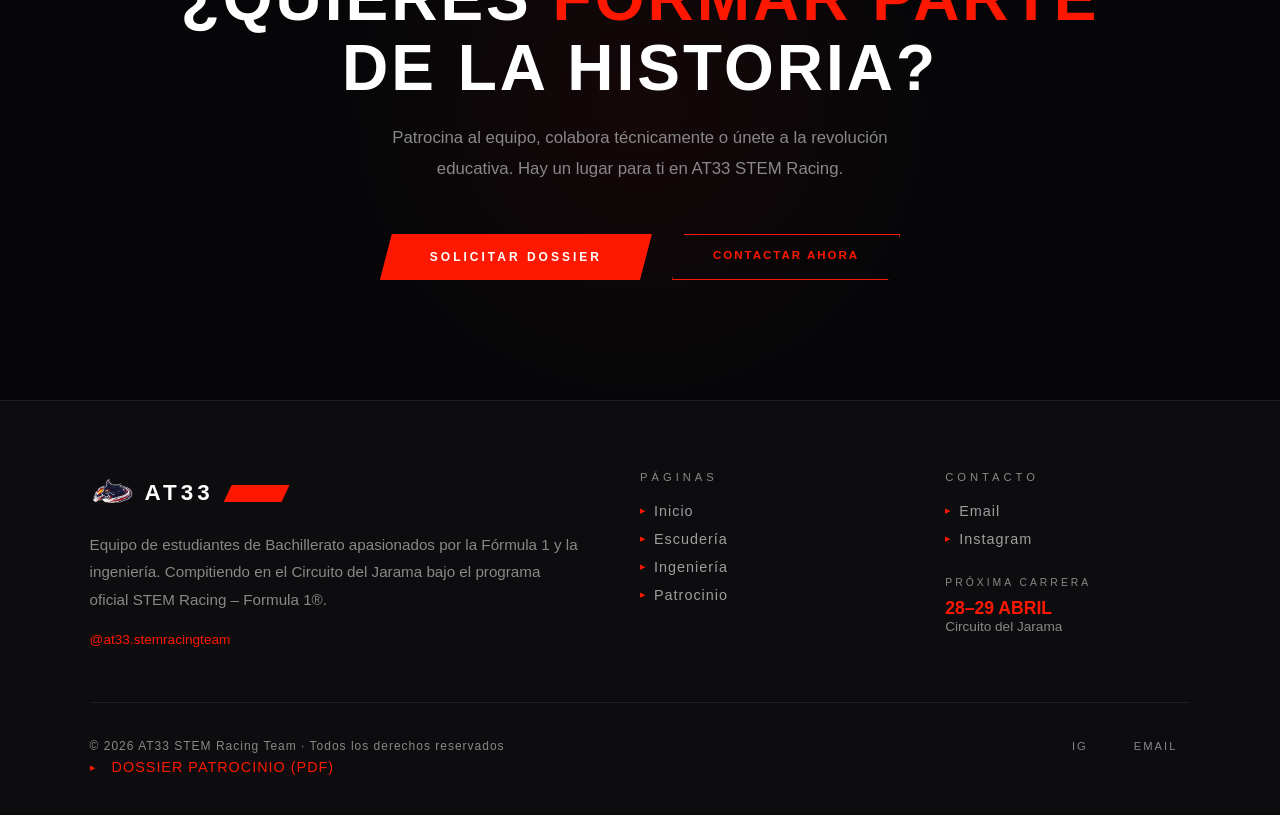
==== commit 046d5f79: "Version Final. Camisetas Añadidas" ====
--- a/index.html
+++ b/index.html
@@ -423,228 +423,146 @@
 
     <!-- CAMISETAS / MERCH -->
     <section
-      id="merch-section"
-      style="padding: 100px 7%; background: var(--dark)"
+      id="merch"
+      style="
+        padding: 100px 7%;
+        background: var(--dark2);
+        position: relative;
+        overflow: hidden;
+      "
     >
+      <div class="section-divider">
+        <p class="section-label">EQUIPACIÓN OFICIAL</p>
+        <h2 class="reveal">
+          LA PIEL DEL <span class="divider-accent">EQUIPO</span>
+        </h2>
+      </div>
+
       <div
         style="
           display: grid;
           grid-template-columns: 1fr 1fr;
-          gap: 80px;
+          gap: 60px;
           align-items: center;
         "
       >
-        <div>
-          <p class="section-label reveal">COLECCIÓN OFICIAL</p>
-          <h2
-            class="reveal"
+        <div
+          class="reveal-left"
+          style="
+            position: relative;
+            background: var(--gray2);
+            padding: 40px;
+            border: 1px solid var(--border);
+            border-radius: 4px;
+            display: flex;
+            align-items: center;
+            justify-content: center;
+          "
+        >
+          <img
+            src="img/camiseta-modelo-a.png"
+            alt="Equipación AT33 STEM Racing"
             style="
-              font-size: clamp(1.8rem, 3vw, 2.8rem);
-              line-height: 1.1;
-              margin-bottom: 25px;
+              width: 100%;
+              height: auto;
+              filter: drop-shadow(0 0 25px rgba(255, 24, 1, 0.25));
             "
-          >
-            VISTE LOS <span style="color: var(--primary)">COLORES</span
-            ><br />DEL EQUIPO
-          </h2>
+          />
+        </div>
+
+        <div class="reveal-right">
+          <h3
+            style="
+              font-family: &quot;Orbitron&quot;;
+              margin-bottom: 20px;
+              color: #fff;
+            "
+          >
+            PARTNERS EN LA EQUIPACIÓN
+          </h3>
           <p
-            class="reveal"
             style="
-              color: rgba(255, 255, 255, 0.7);
-              line-height: 1.9;
-              margin-bottom: 20px;
-              font-size: 1.02rem;
+              color: var(--text-muted);
+              margin-bottom: 30px;
+              line-height: 1.6;
             "
           >
-            Hazte con la camiseta oficial de AT33 STEM Racing y forma parte del
-            movimiento. Cada prenda lleva la identidad visual del equipo: el
-            logo del lince, los colores de España y la pasión por la Fórmula 1.
-          </p>
-          <p
-            class="reveal"
-            style="
-              color: rgba(255, 255, 255, 0.7);
-              line-height: 1.9;
-              margin-bottom: 30px;
-              font-size: 1.02rem;
-            "
-          >
-            Las camisetas se producen en edición limitada para cada temporada.
-            Al comprarla, apoyas directamente la financiación del equipo para la
-            competición del Jarama.
-          </p>
-
-          <!-- Selector de talla -->
-          <div class="reveal" style="margin-bottom: 25px">
-            <p
-              style="
-                font-family: &quot;Orbitron&quot;, sans-serif;
-                font-size: 0.65rem;
-                letter-spacing: 3px;
-                color: var(--text-muted);
-                margin-bottom: 12px;
-              "
-            >
-              SELECCIONA TALLA
-            </p>
+            Nuestra equipación oficial de competición luce con orgullo los logos
+            de las instituciones y empresas que impulsan nuestra ingeniería
+            hacia la meta.
+          </p>
+
+          <div style="display: grid; grid-template-columns: 1fr 1fr; gap: 15px">
             <div
-              style="display: flex; gap: 8px; flex-wrap: wrap"
-              id="size-selector"
-            >
-              <button onclick="selectSize(this, 'XS')" class="size-btn">
-                XS
-              </button>
-              <button onclick="selectSize(this, 'S')" class="size-btn">
-                S
-              </button>
-              <button
-                onclick="selectSize(this, 'M')"
-                class="size-btn size-btn-active"
-              >
-                M
-              </button>
-              <button onclick="selectSize(this, 'L')" class="size-btn">
-                L
-              </button>
-              <button onclick="selectSize(this, 'XL')" class="size-btn">
-                XL
-              </button>
-              <button onclick="selectSize(this, 'XXL')" class="size-btn">
-                XXL
-              </button>
-            </div>
-          </div>
-
-          <!-- Resumen pedido -->
-          <div
-            class="reveal"
-            id="order-summary"
-            style="
-              background: rgba(255, 24, 1, 0.05);
-              border: 1px solid rgba(255, 24, 1, 0.2);
-              padding: 18px 22px;
-              margin-bottom: 25px;
-              display: none;
-            "
-          >
-            <p
-              style="
-                font-family: &quot;Orbitron&quot;, sans-serif;
-                font-size: 0.62rem;
-                letter-spacing: 3px;
-                color: var(--primary);
-                margin-bottom: 8px;
-              "
-            >
-              RESUMEN DEL PEDIDO
-            </p>
-            <p
-              id="order-text"
-              style="
-                color: rgba(255, 255, 255, 0.85);
-                font-size: 0.95rem;
-                line-height: 1.7;
-              "
-            ></p>
-          </div>
-
-          <div
-            class="reveal"
-            style="
-              display: flex;
-              gap: 15px;
-              flex-wrap: wrap;
-              align-items: center;
-            "
-          >
-            <a
-              id="merch-cta"
-              href="mailto:at33stemracingteamoficial@gmail.com?subject=Camiseta%20AT33%20%E2%80%94%20Talla%20M%20%2F%20Negra&body=Hola%2C%20me%20gustar%C3%ADa%20pedir%20una%20camiseta%20AT33.%0A%0ATalla%3A%20M%0AColor%3A%20Negra%0A%0AGracias."
-              class="btn-racing"
-              >PEDIR CAMISETA</a
-            >
-            <p style="color: var(--text-muted); font-size: 0.85rem">
-              Precio orientativo: <strong style="color: #fff">20€</strong>
-            </p>
-          </div>
-        </div>
-        <div class="reveal-right">
-          <div
-            style="
-              position: relative;
-              background: var(--gray2);
-              border: 1px solid var(--border);
-              padding: 0; /* Quitamos el padding para que la imagen luzca mejor */
-              display: flex;
-              align-items: center;
-              justify-content: center;
-              min-height: 320px;
-              overflow: hidden;
-            "
-          >
-            <div
-              style="
-                position: absolute;
-                top: 15px;
-                right: 15px;
-                z-index: 2;
-                text-align: right;
-              "
+              class="glass-card"
+              style="padding: 15px; border-left: 2px solid var(--primary)"
             >
               <p
                 style="
-                  font-family: &quot;Orbitron&quot;, sans-serif;
                   font-size: 0.6rem;
-                  letter-spacing: 2px;
                   color: var(--primary);
+                  font-family: &quot;Orbitron&quot;;
+                  margin-bottom: 5px;
                 "
               >
-                OFICIAL
+                PLATINUM
               </p>
+              <p style="font-weight: 600; font-size: 0.85rem">
+                Alameda International School
+              </p>
+            </div>
+            <div
+              class="glass-card"
+              style="padding: 15px; border-left: 2px solid var(--primary)"
+            >
               <p
                 style="
-                  font-family: &quot;Orbitron&quot;, sans-serif;
                   font-size: 0.6rem;
-                  letter-spacing: 2px;
-                  color: var(--text-muted);
+                  color: var(--primary);
+                  font-family: &quot;Orbitron&quot;;
+                  margin-bottom: 5px;
                 "
               >
-                EDICIÓN 2026
+                TECHNICAL
+              </p>
+              <p style="font-weight: 600; font-size: 0.85rem">Hankook Tire</p>
+            </div>
+            <div class="glass-card" style="padding: 15px">
+              <p
+                style="
+                  font-size: 0.6rem;
+                  color: var(--text-muted);
+                  font-family: &quot;Orbitron&quot;;
+                  margin-bottom: 5px;
+                "
+              >
+                PHYSIO
+              </p>
+              <p style="font-weight: 600; font-size: 0.85rem">
+                Bahía Fisioterapia
               </p>
             </div>
-
-            <img
-              src="img/camiseta.jpeg"
-              alt="Camiseta Oficial AT33"
-              style="
-                width: 100%;
-                height: auto;
-                display: block;
-                filter: drop-shadow(0 10px 30px rgba(0, 0, 0, 0.4));
-              "
-            />
+            <div class="glass-card" style="padding: 15px">
+              <p
+                style="
+                  font-size: 0.6rem;
+                  color: var(--text-muted);
+                  font-family: &quot;Orbitron&quot;;
+                  margin-bottom: 5px;
+                "
+              >
+                DENTAL
+              </p>
+              <p style="font-weight: 600; font-size: 0.85rem">
+                Clínica Suárez-Burgos
+              </p>
+            </div>
           </div>
 
-          <div
-            class="glass-card"
-            style="padding: 20px 25px; border-radius: 0; margin-top: 3px"
-          >
-            <p
-              style="
-                font-size: 0.65rem;
-                letter-spacing: 4px;
-                font-family: &quot;Orbitron&quot;, sans-serif;
-                color: var(--text-muted);
-                margin-bottom: 10px;
-              "
+          <div style="margin-top: 40px">
+            <a href="patrocinio.html" class="btn-racing"
+              >QUIERO APARECER AQUÍ</a
             >
-              INCLUYE
-            </p>
-            <p style="color: #fff; font-size: 0.95rem; line-height: 1.8">
-              Logo oficial AT33 · Número
-              <strong style="color: var(--primary)">#33</strong> · Bandera
-              España · Bordado STEM Racing F1®
-            </p>
           </div>
         </div>
       </div>
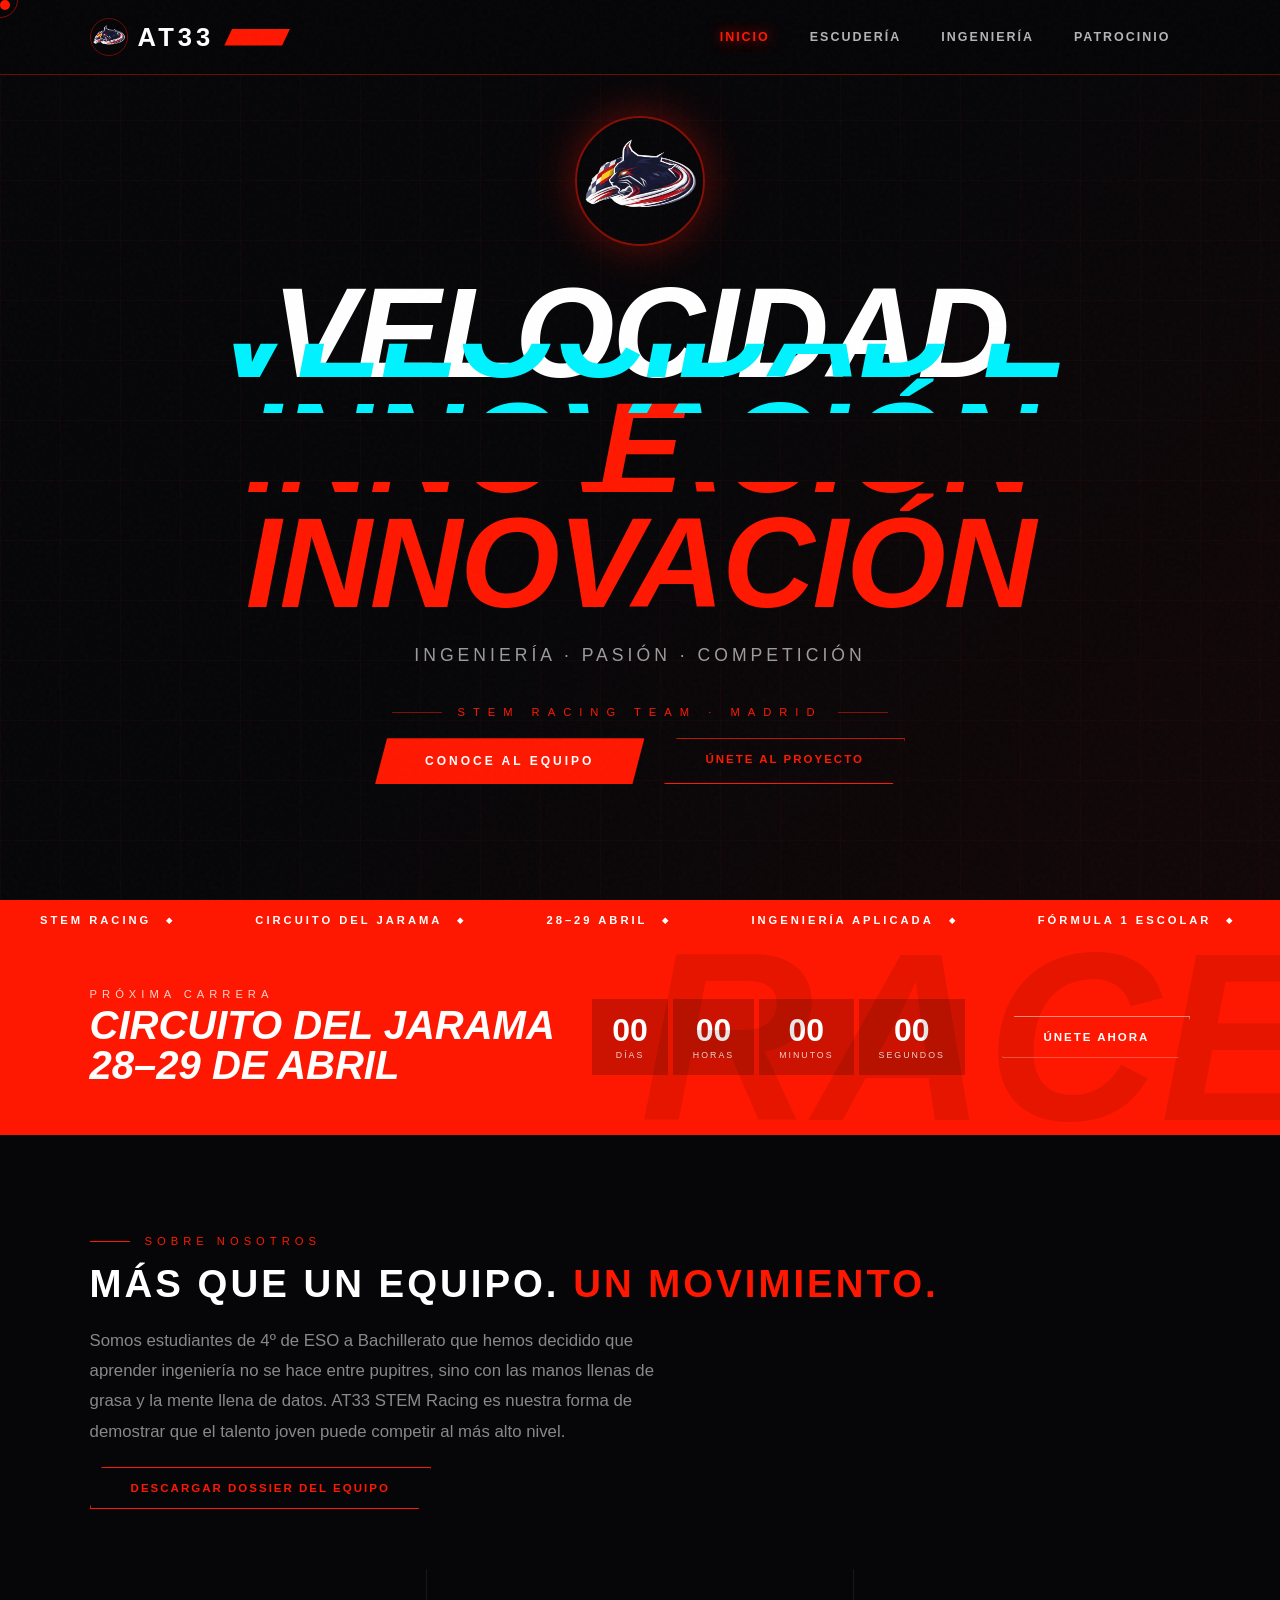
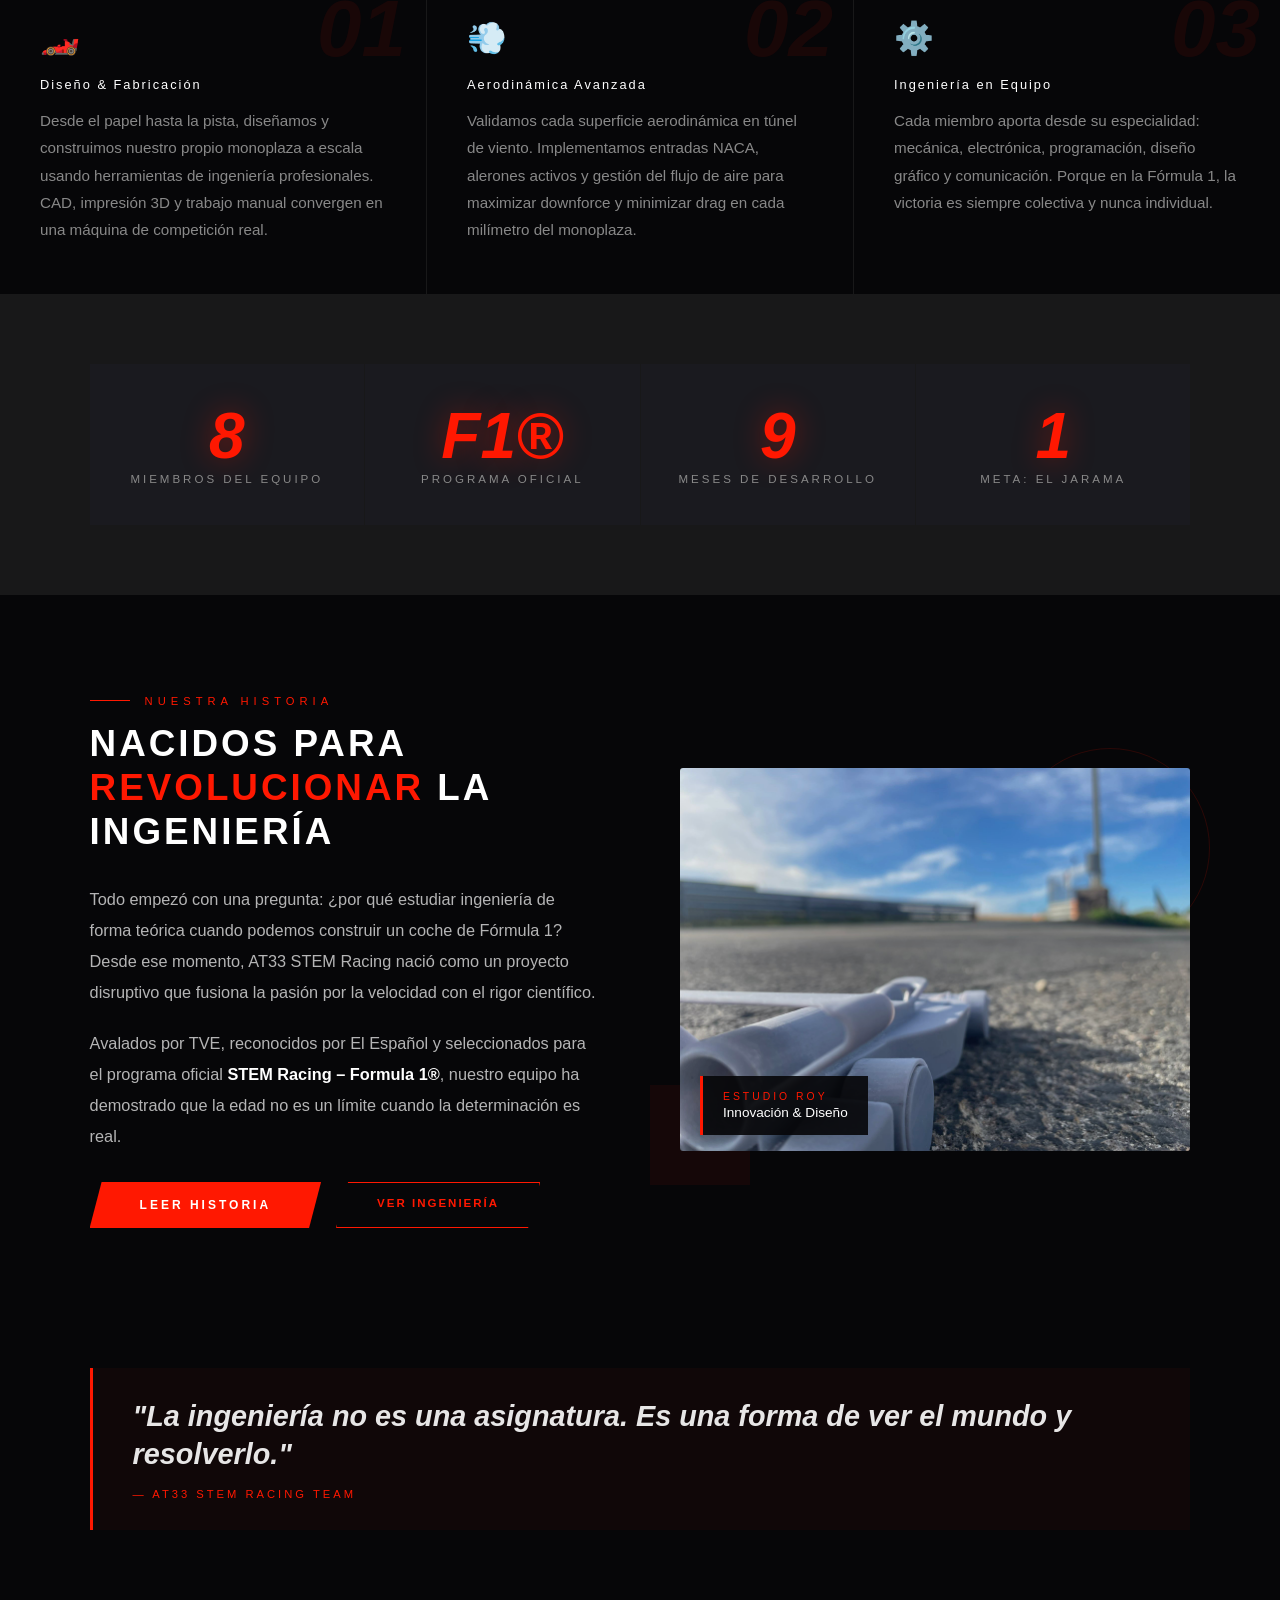
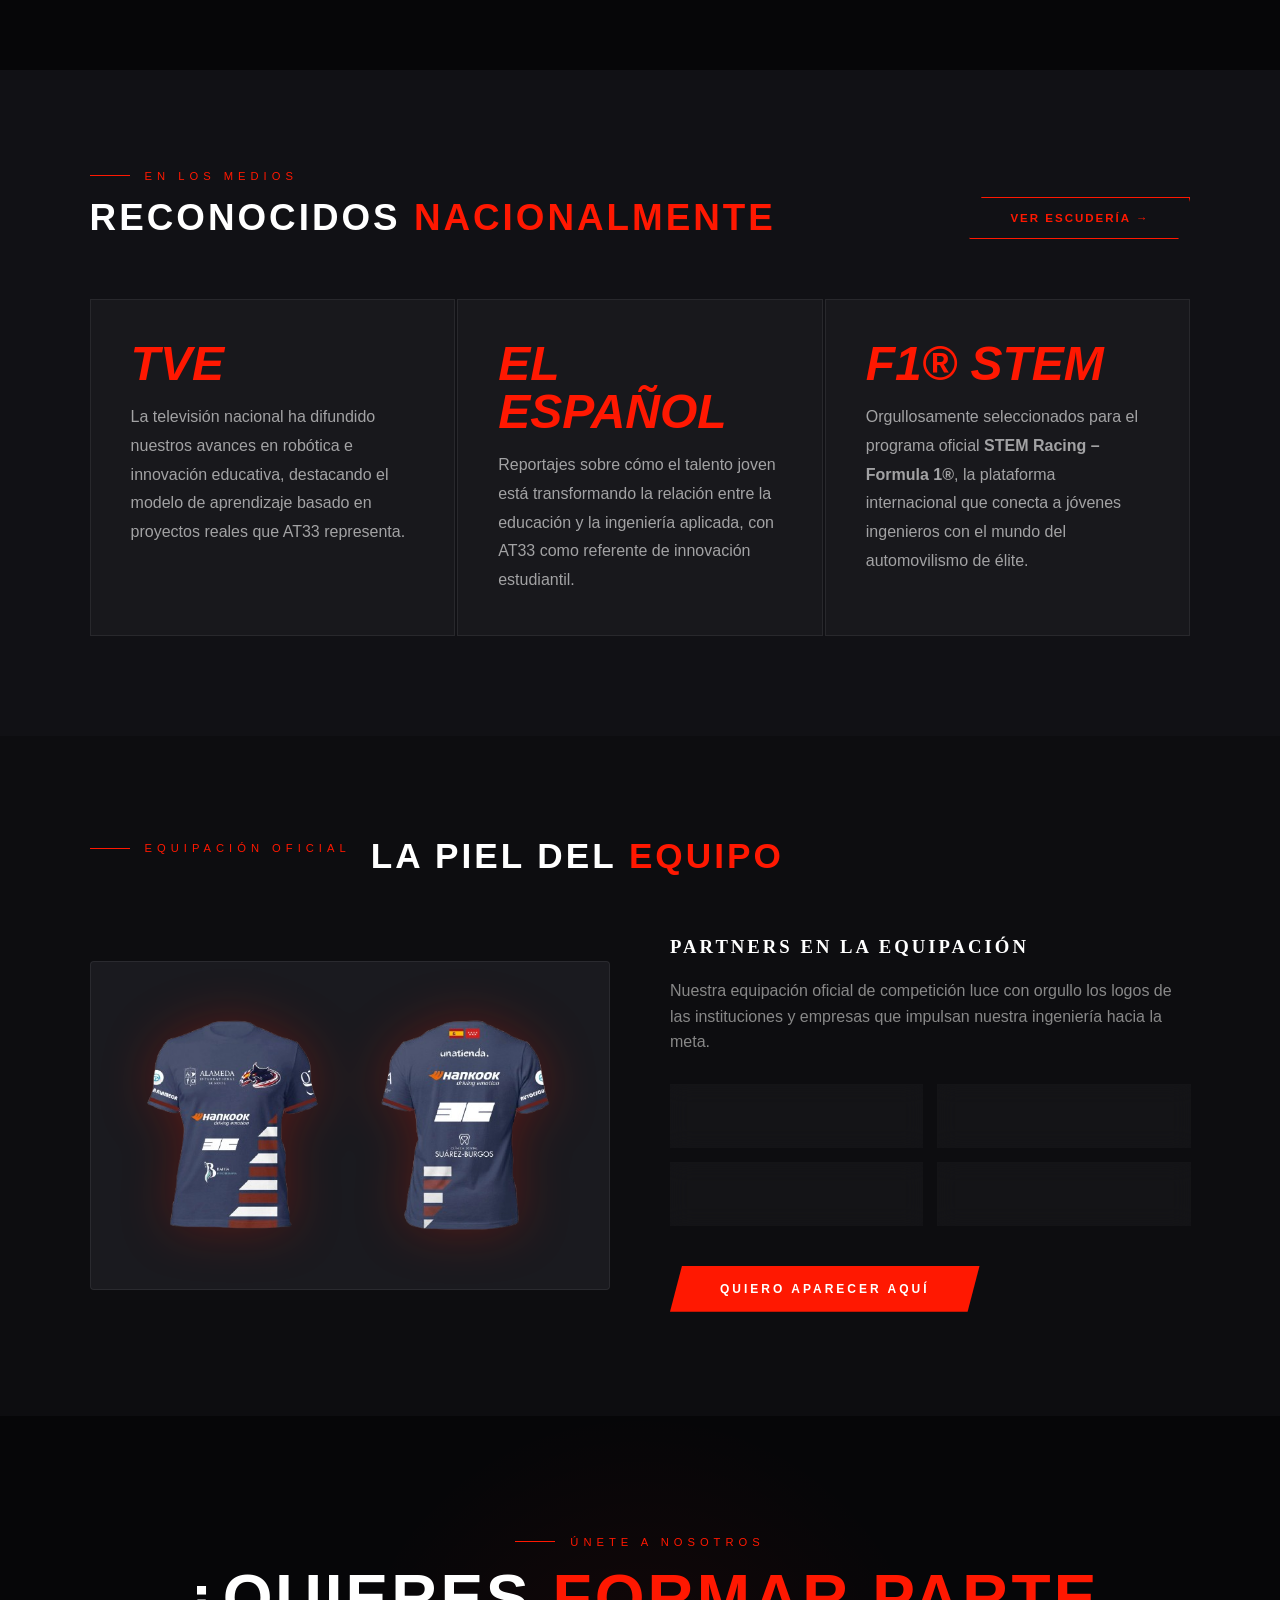
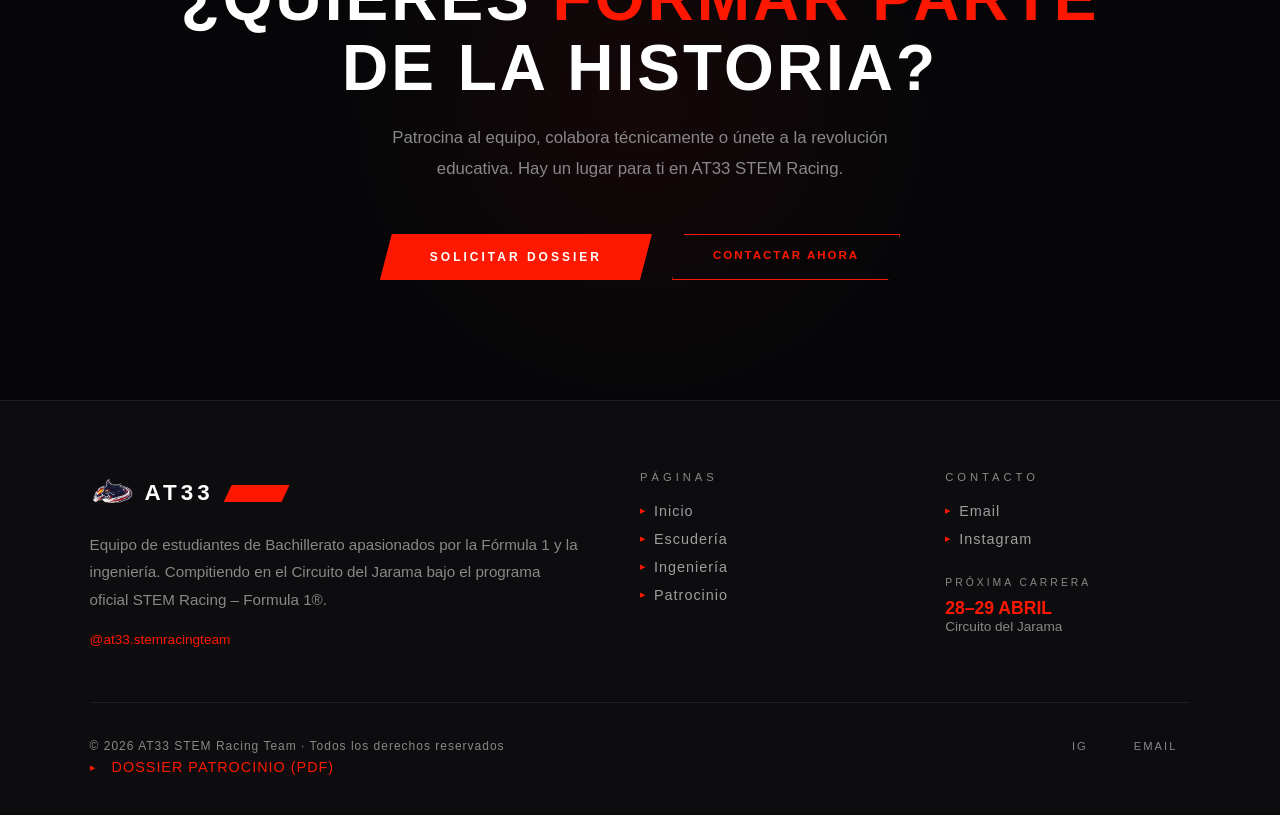
==== commit 19afa09c: "Version Final" ====
--- a/index.html
+++ b/index.html
@@ -12,7 +12,7 @@
     <link rel="icon" type="image/png" href="img/Logo.png" />
     <meta
       http-equiv="Content-Security-Policy"
-      content="default-src 'self'; script-src 'self' 'unsafe-inline'; style-src 'self' 'unsafe-inline' https://fonts.googleapis.com; font-src https://fonts.gstatic.com; img-src 'self' data:; video-src 'self';"
+      content="default-src 'self' https:; script-src 'self' 'unsafe-inline' https://ajax.googleapis.com; style-src 'self' 'unsafe-inline' https://fonts.googleapis.com; font-src https://fonts.gstatic.com; img-src 'self' data:; video-src 'self';"
     />
   </head>
   <body>
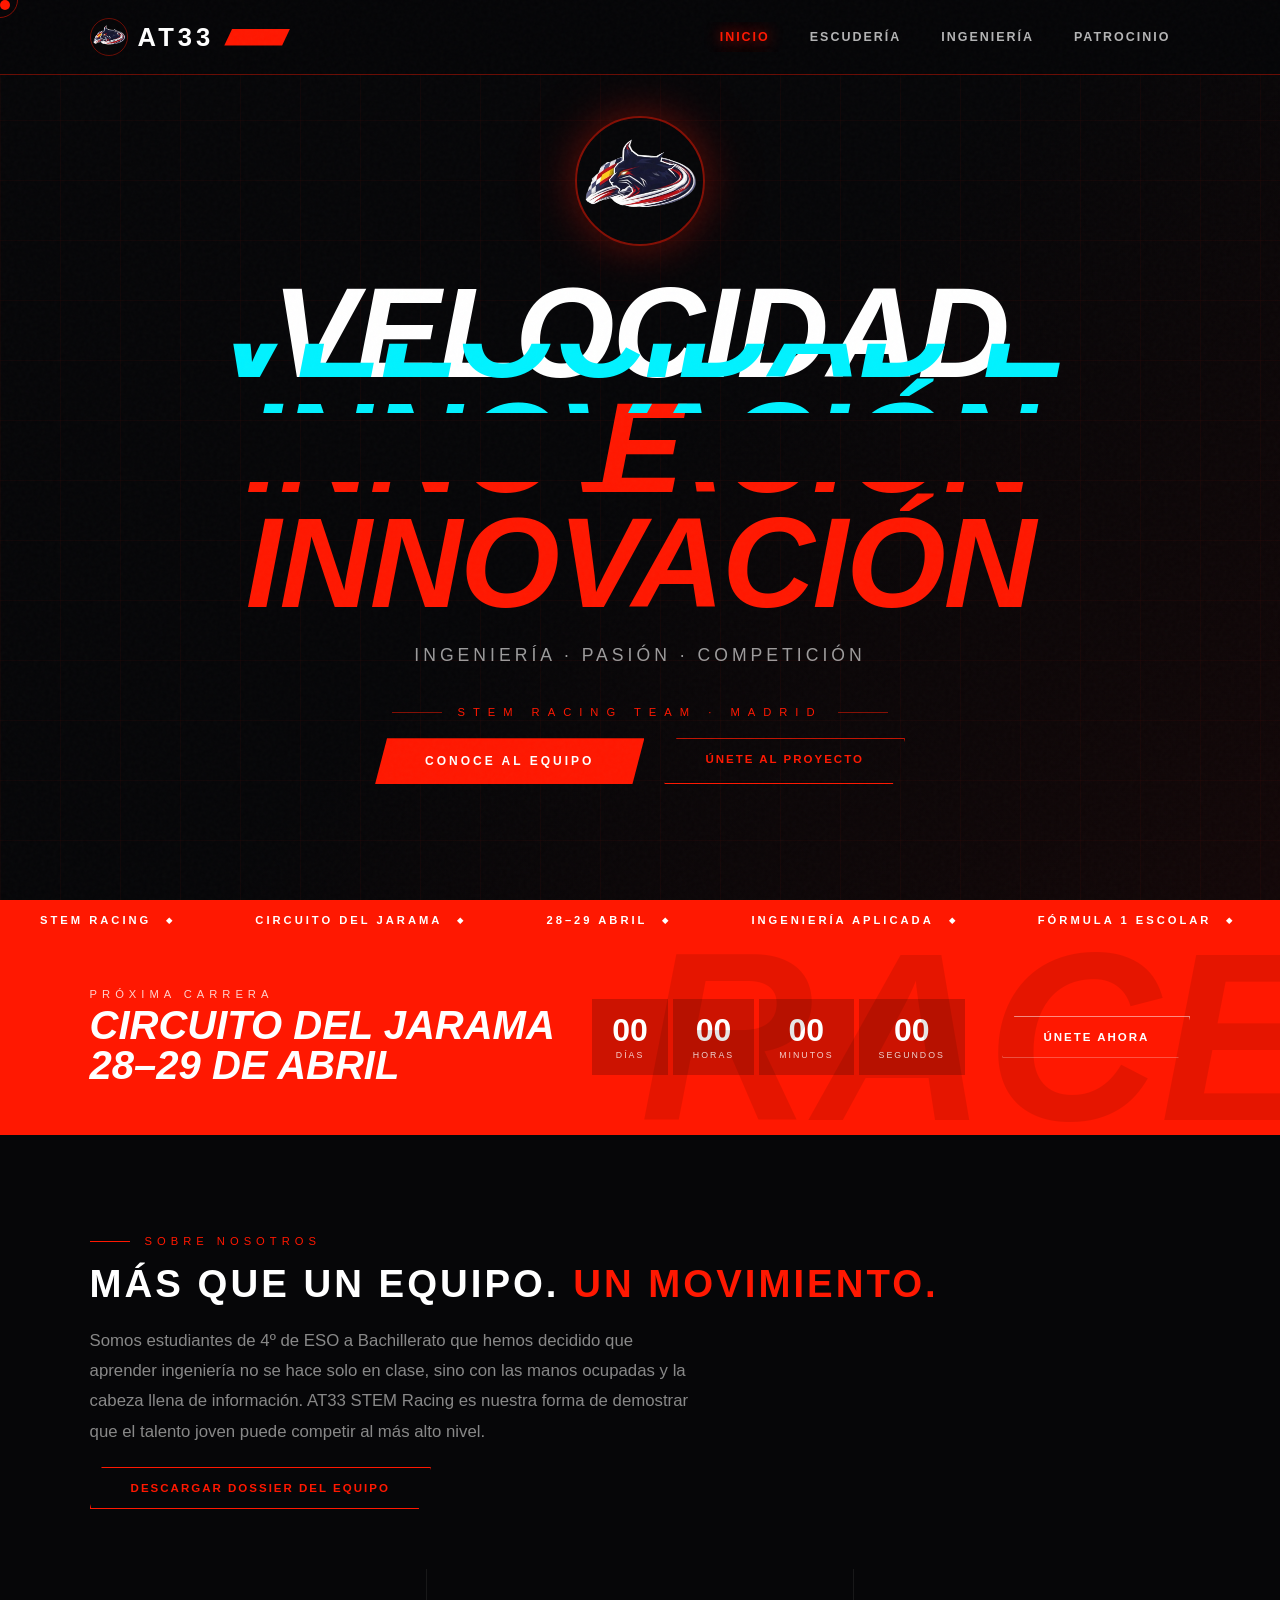
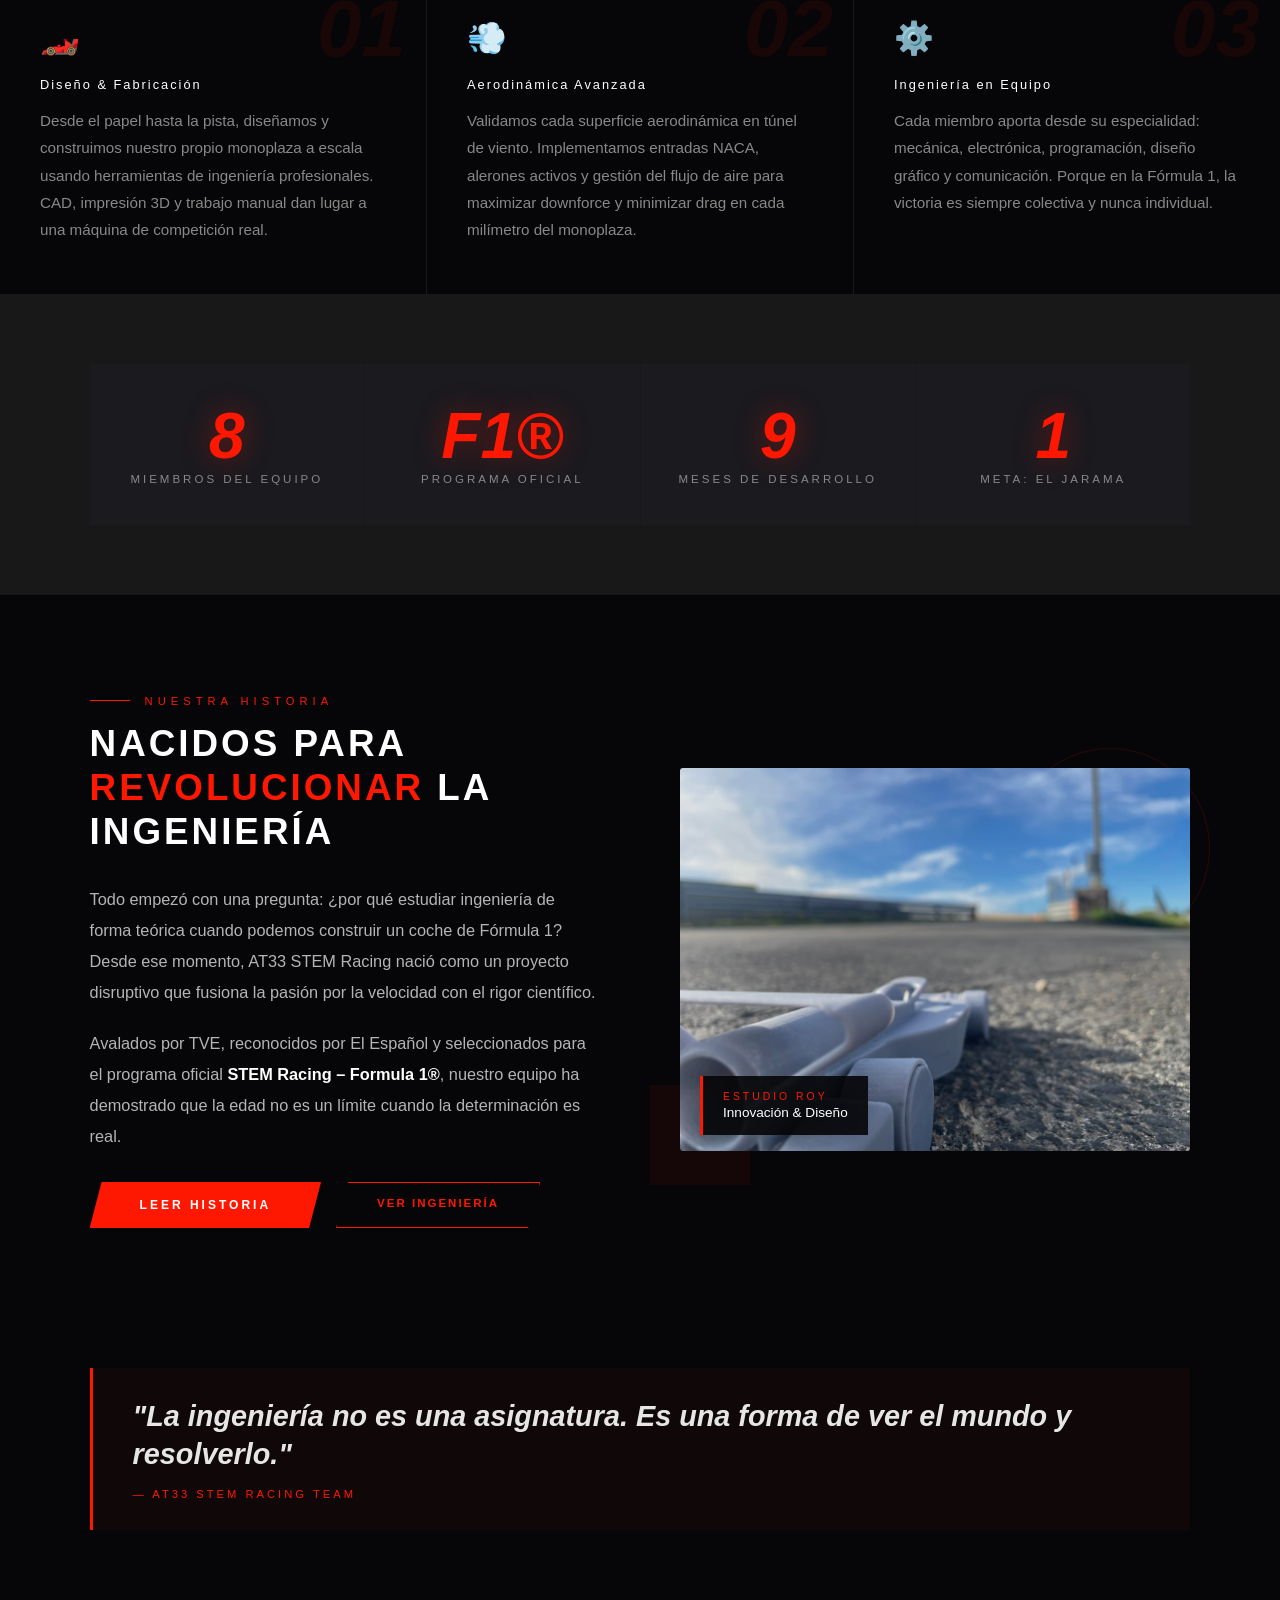
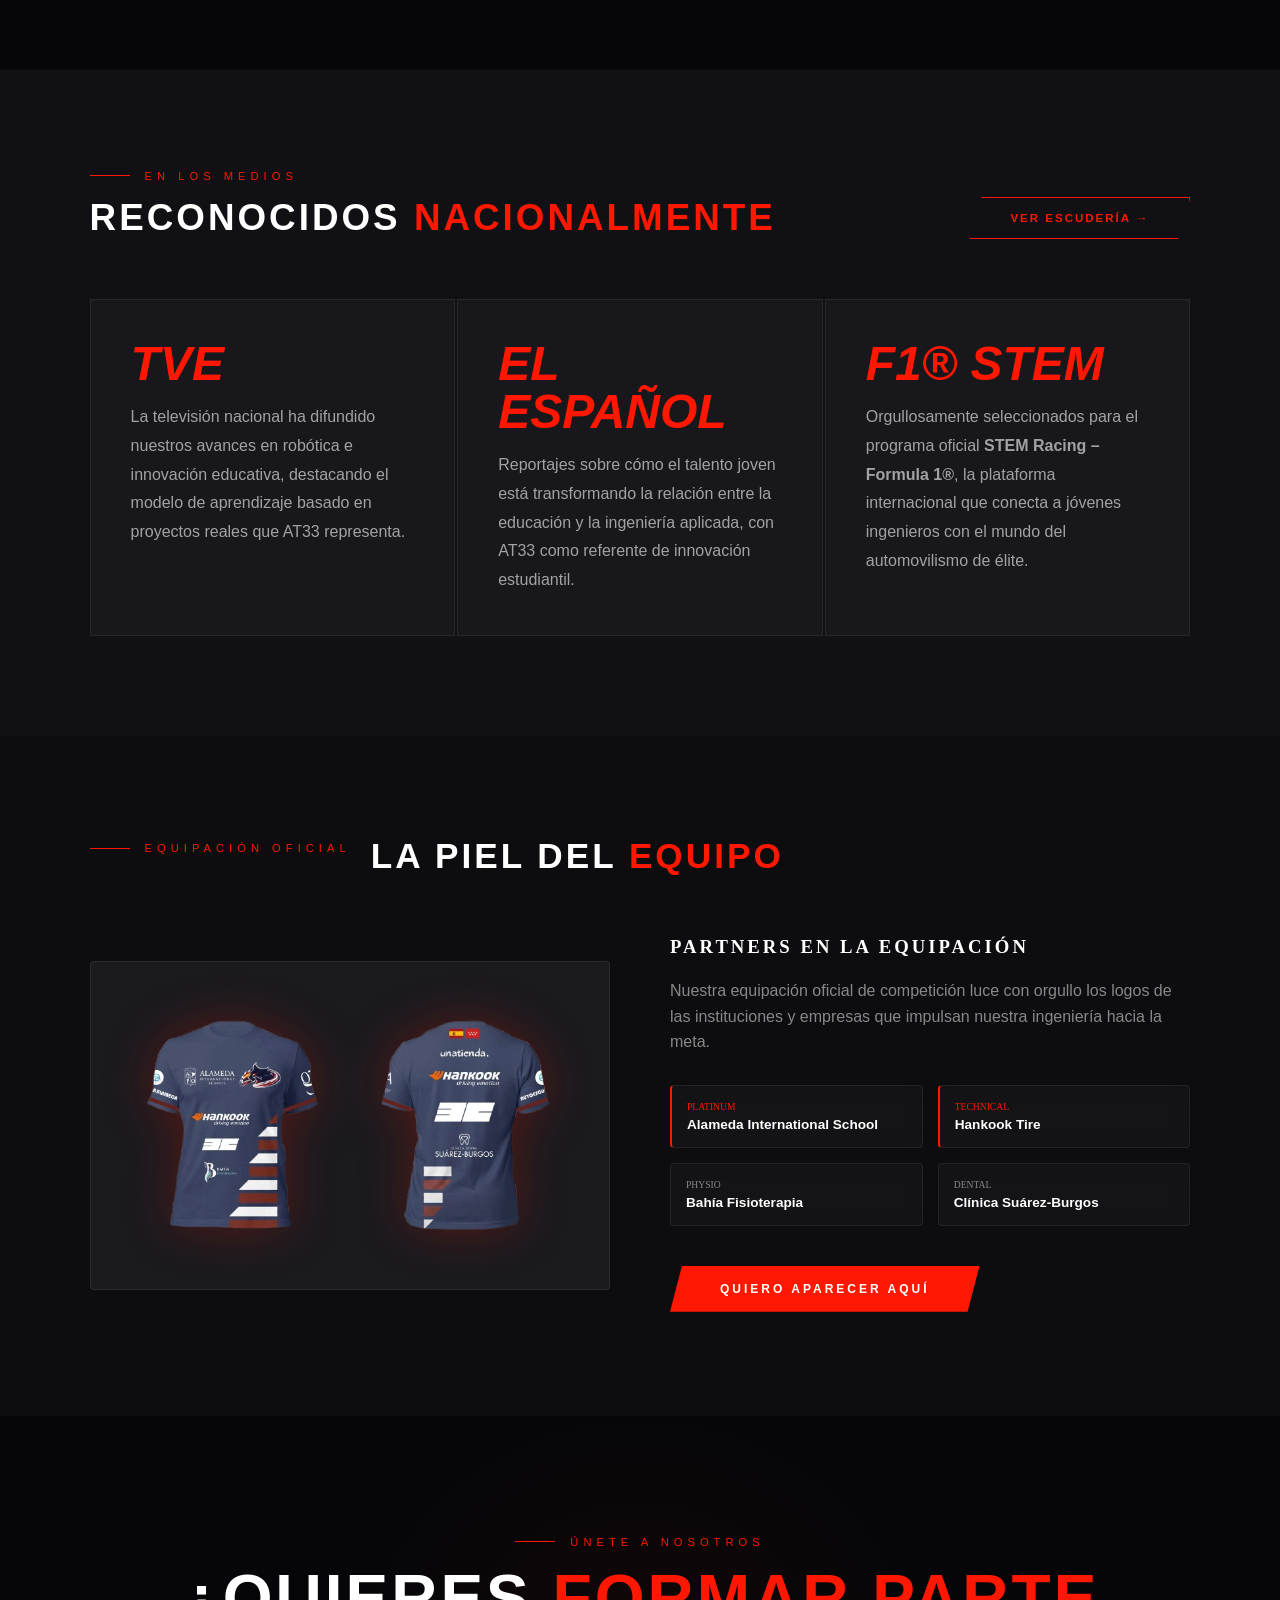
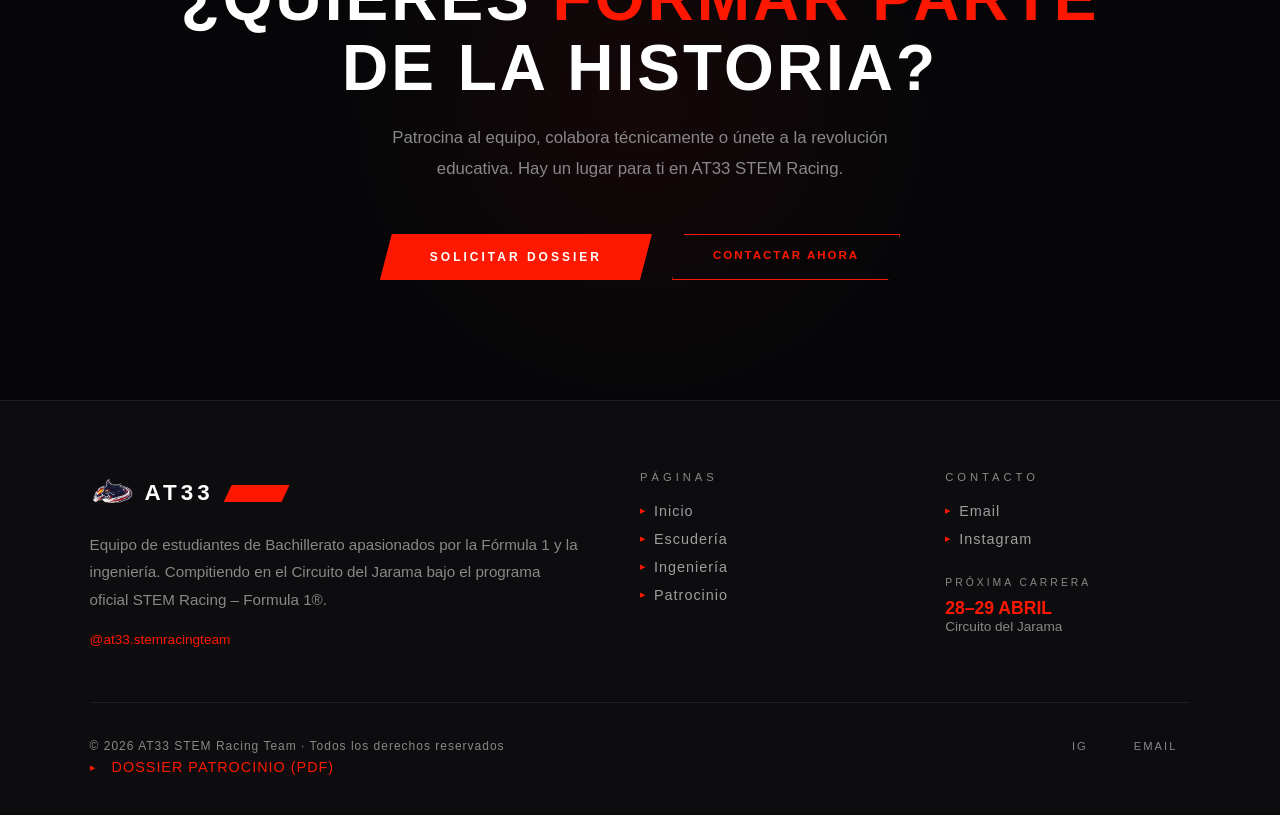
==== commit 247f4f26: "Version Final" ====
--- a/index.html
+++ b/index.html
@@ -168,8 +168,8 @@
           "
         >
           Somos estudiantes de 4º de ESO a Bachillerato que hemos decidido que
-          aprender ingeniería no se hace entre pupitres, sino con las manos
-          llenas de grasa y la mente llena de datos. AT33 STEM Racing es nuestra
+          aprender ingeniería no se hace solo en clase, sino con las manos
+          ocupadas y la cabeza llena de información. AT33 STEM Racing es nuestra
           forma de demostrar que el talento joven puede competir al más alto
           nivel.
         </p>
@@ -190,7 +190,7 @@
           <p class="feature-desc">
             Desde el papel hasta la pista, diseñamos y construimos nuestro
             propio monoplaza a escala usando herramientas de ingeniería
-            profesionales. CAD, impresión 3D y trabajo manual convergen en una
+            profesionales. CAD, impresión 3D y trabajo manual dan lugar a una
             máquina de competición real.
           </p>
         </div>
